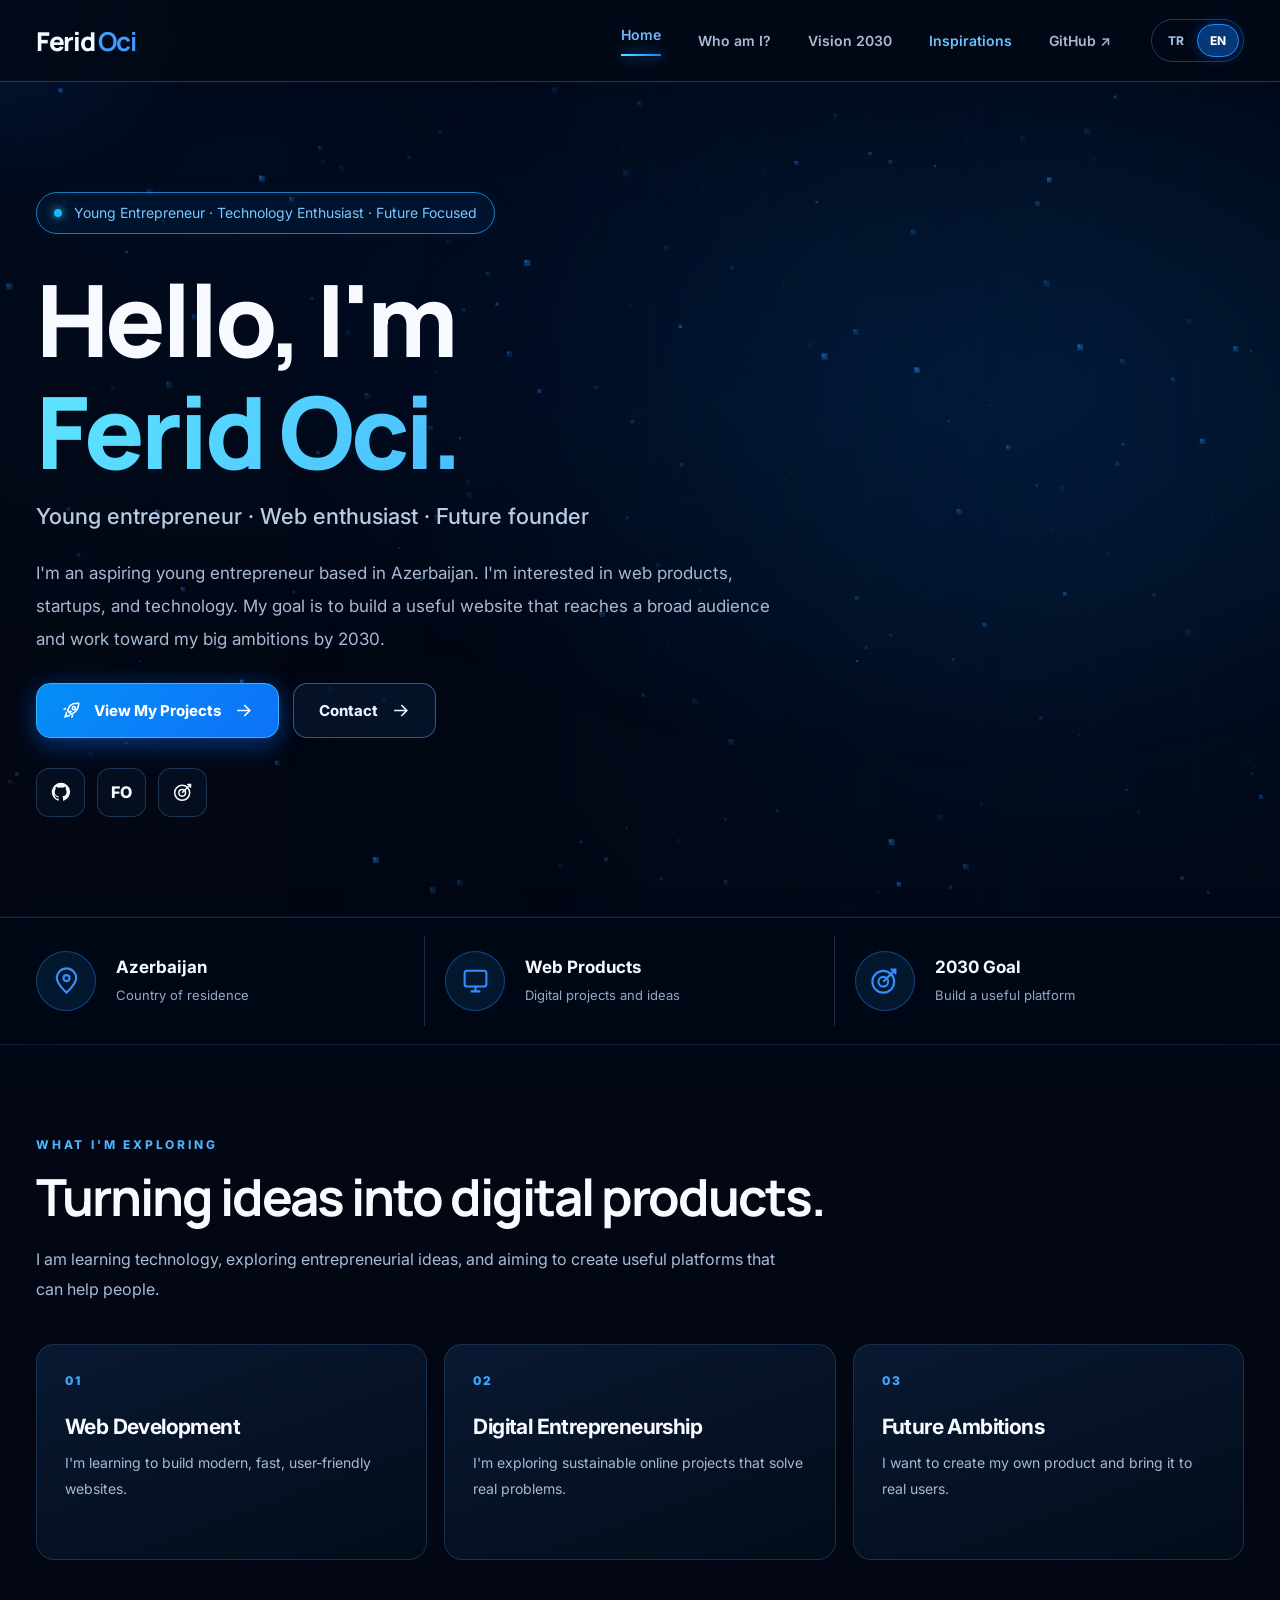
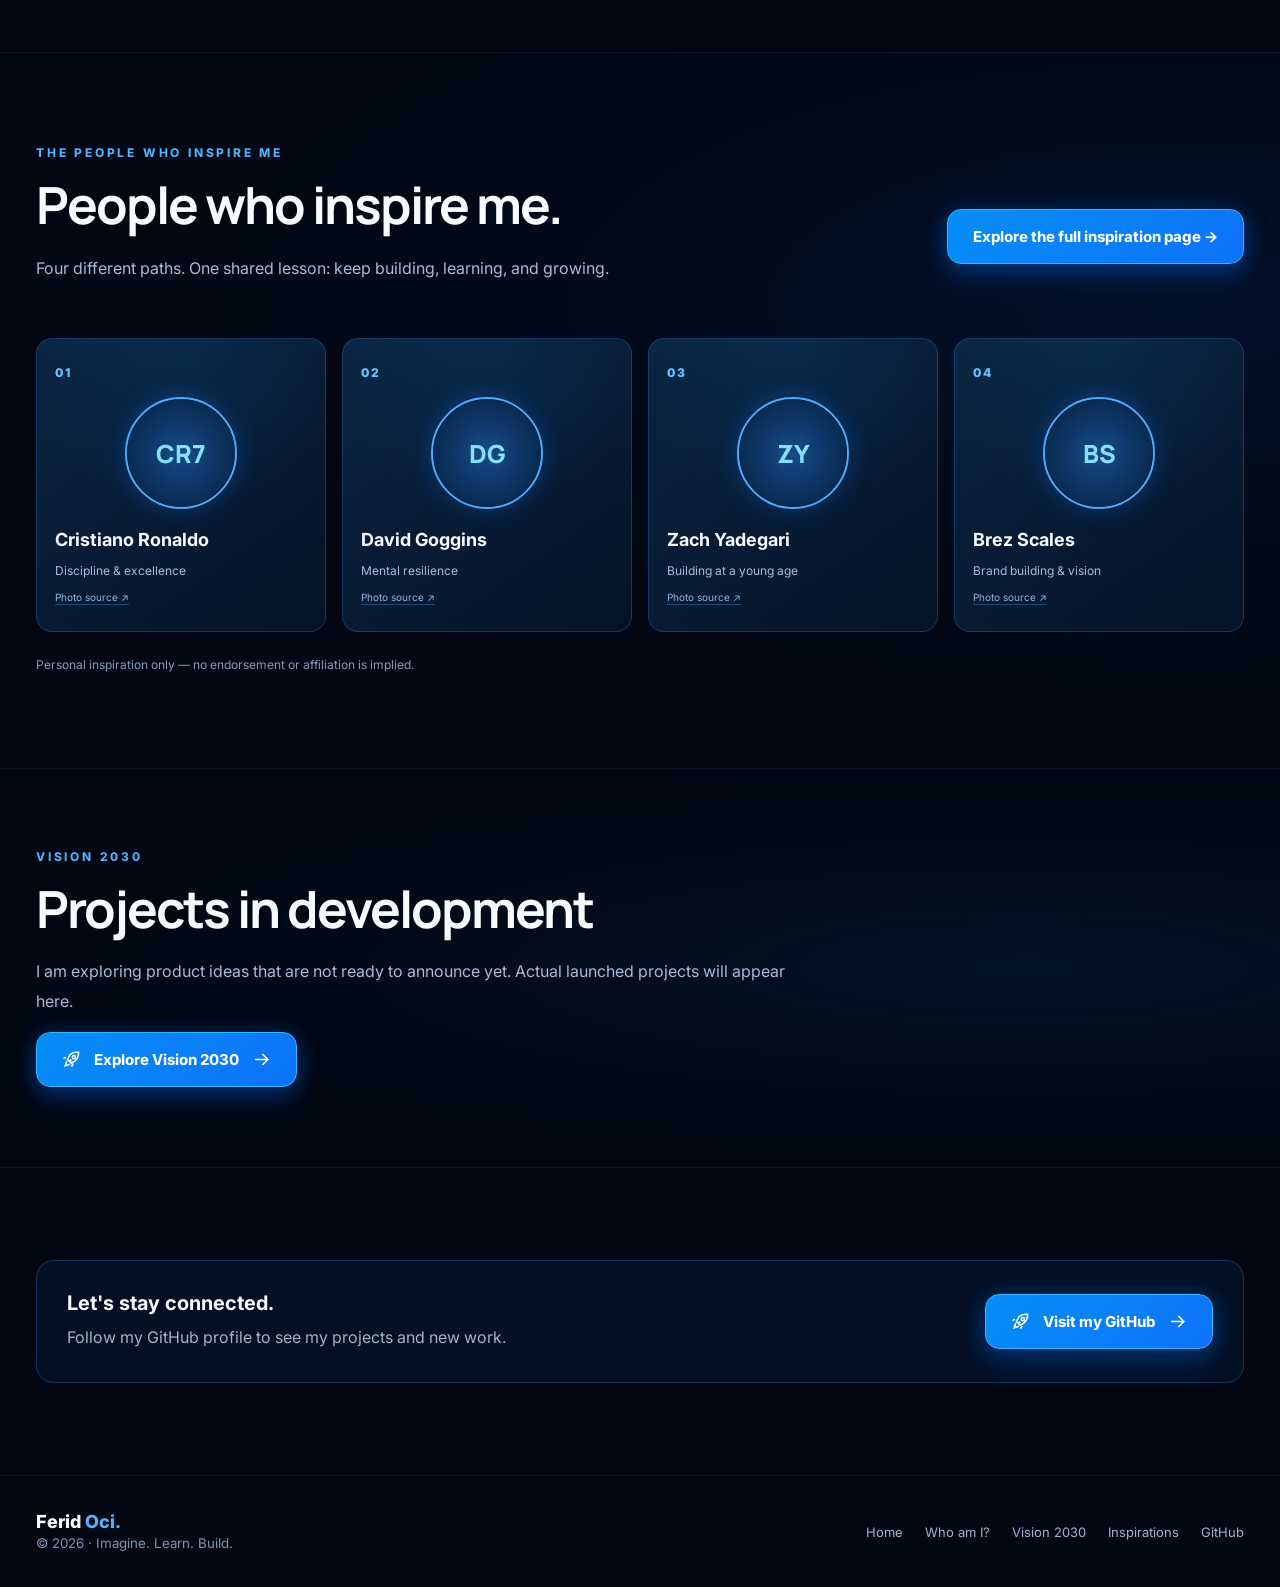
==== en/index.html @ a977d50b "Add verified public portrait photos to inspirations preview and linked bilingual microsite" ====
<!doctype html><html lang="en"><head><meta charset="utf-8"><meta name="viewport" content="width=device-width,initial-scale=1"><meta name="theme-color" content="#030b19"><meta name="description" content="I'm an aspiring young entrepreneur based in Azerbaijan. I'm interested in web products, startups, and technology. My goal is to build a useful website that reaches a broad audience and work toward my big ambitions by 2030."><meta name="robots" content="index,follow"><link rel="canonical" href="https://feridoci29-prog.github.io/en/"><link rel="alternate" hreflang="tr" href="https://feridoci29-prog.github.io/"><link rel="alternate" hreflang="en" href="https://feridoci29-prog.github.io/en/"><link rel="alternate" hreflang="x-default" href="https://feridoci29-prog.github.io/"><meta property="og:type" content="profile"><meta property="og:title" content="Ferid Oci — Young Entrepreneur"><meta property="og:description" content="I'm an aspiring young entrepreneur based in Azerbaijan. I'm interested in web products, startups, and technology. My goal is to build a useful website that reaches a broad audience and work toward my big ambitions by 2030."><meta property="og:url" content="https://feridoci29-prog.github.io/en/"><title>Ferid Oci — Young Entrepreneur</title><link rel="icon" href="/favicon.svg" type="image/svg+xml"><link rel="stylesheet" href="/styles.css"><script type="application/ld+json">{"@context":"https://schema.org","@type":"ProfilePage","name":"Ferid Oci — Young Entrepreneur","url":"https://feridoci29-prog.github.io/en/","mainEntity":{"@type":"Person","name":"Ferid Oci","url":"https://feridoci29-prog.github.io/","sameAs":["https://github.com/feridoci29-prog"],"homeLocation":{"@type":"Country","name":"Azerbaijan"},"description":"Young aspiring entrepreneur from Azerbaijan"}}</script><script defer src="/site.js"></script></head><body><a href="#main" class="skip">Skip to content</a><canvas id="starfield" aria-hidden="true"></canvas><header class="topbar"><div class="wrap navrow"><a href="/en/" class="brand" aria-label="Ferid Oci">Ferid <strong>Oci</strong></a><button class="menu" aria-label="Toggle menu" aria-expanded="false" aria-controls="mainnav">☰</button><nav class="navlinks" id="mainnav" aria-label="Main navigation"><a href="/en/" class="active" aria-current="page">Home</a><a href="/ferid-oci-kimdir/en/" >Who am I?</a><a href="/ferid-oci-vision/en/" >Vision 2030</a><a href="/ferid-oci/" class="inspo-nav-link">Inspirations</a><a href="https://github.com/feridoci29-prog" target="_blank" rel="noopener noreferrer">GitHub ↗</a></nav><div class="lang" aria-label="Language"><a href="/"  lang="tr">TR</a><a href="/en/" aria-current="page" lang="en">EN</a></div></div></header><main id="main"><section class="hero"><div class="wrap hero-grid"><div class="hero-text"><div class="eyebrow"><span class="pulse"></span>Young Entrepreneur · Technology Enthusiast · Future Focused</div><h1><span class="first">Hello, I'm</span><span class="name">Ferid Oci.</span></h1><p class="hero-sub">Young entrepreneur · Web enthusiast · Future founder</p><p class="hero-desc">I'm an aspiring young entrepreneur based in Azerbaijan. I'm interested in web products, startups, and technology. My goal is to build a useful website that reaches a broad audience and work toward my big ambitions by 2030.</p><div class="buttons"><a href="#projeler" class="btn btn-primary"><svg viewBox="0 0 24 24" fill="none" stroke="currentColor" stroke-width="2"><path d="M6 14 4 20l6-2m0-12C14 2 19 3 21 3c0 2 0 7-5 11l-4 3-5-5zM10 12l2 2M5 9l-3 2m10 10 2-3"/><circle cx="15" cy="9" r="2"/></svg>View My Projects<svg viewBox="0 0 24 24" fill="none" stroke="currentColor" stroke-width="2"><path d="M4 12h16m-7-7 7 7-7 7"/></svg></a><a href="#iletisim" class="btn">Contact<svg viewBox="0 0 24 24" fill="none" stroke="currentColor" stroke-width="2"><path d="M4 12h16m-7-7 7 7-7 7"/></svg></a></div><div class="socials"><a class="social" href="https://github.com/feridoci29-prog" target="_blank" rel="noopener noreferrer" aria-label="GitHub" title="GitHub"><svg viewBox="0 0 24 24" fill="currentColor"><path d="M12 .9a11.1 11.1 0 0 0-3.51 21.64c.56.11.76-.24.76-.54v-2.14c-3.1.67-3.76-1.32-3.76-1.32-.51-1.3-1.24-1.65-1.24-1.65-1.02-.7.08-.68.08-.68 1.13.08 1.72 1.16 1.72 1.16 1 .1.68.67 2.75 1.37.17-.72.44-1.2.8-1.47-2.47-.28-5.06-1.24-5.06-5.5 0-1.22.44-2.22 1.15-3-.11-.28-.5-1.42.11-2.96 0 0 .93-.3 3.05 1.14a10.64 10.64 0 0 1 5.54 0c2.12-1.44 3.04-1.14 3.04-1.14.61 1.54.23 2.68.12 2.96.71.78 1.14 1.78 1.14 3.01 0 4.27-2.6 5.21-5.08 5.49.45.39.85 1.14.85 2.29V22c0 .3.2.65.77.54A11.1 11.1 0 0 0 12 .9Z"/></svg></a><a class="social" href="/ferid-oci-kimdir/en/" aria-label="Who am I?" title="Who am I?"><span aria-hidden="true" style="font-weight:800">FO</span></a><a class="social" href="/ferid-oci-vision/en/" aria-label="Vision 2030" title="Vision 2030"><svg viewBox="0 0 24 24" fill="none" stroke="currentColor" stroke-width="1.8"><circle cx="11" cy="13" r="9"/><circle cx="11" cy="13" r="4"/><path d="m11 13 10-10m-4 0h4v4"/></svg></a></div></div></div></section><section class="quickfacts" aria-label="Quick facts"><div class="wrap facts"><div class="fact"><div class="factico"><svg viewBox="0 0 24 24" fill="none" stroke="currentColor" stroke-width="1.8"><path d="M20 10c0 5-8 12-8 12S4 15 4 10a8 8 0 0 1 16 0Z"/><circle cx="12" cy="10" r="2.5"/></svg></div><div><strong>Azerbaijan</strong><small>Country of residence</small></div></div><div class="fact"><div class="factico"><svg viewBox="0 0 24 24" fill="none" stroke="currentColor" stroke-width="1.7"><rect x="3" y="4" width="18" height="13" rx="2"/><path d="M8 21h8M12 17v4"/></svg></div><div><strong>Web Products</strong><small>Digital projects and ideas</small></div></div><div class="fact"><div class="factico"><svg viewBox="0 0 24 24" fill="none" stroke="currentColor" stroke-width="1.8"><circle cx="11" cy="13" r="9"/><circle cx="11" cy="13" r="4"/><path d="m11 13 10-10m-4 0h4v4"/></svg></div><div><strong>2030 Goal</strong><small>Build a useful platform</small></div></div></div></section><section id="projeler" class="section"><div class="wrap"><div class="overline">WHAT I'M EXPLORING</div><h2>Turning ideas into digital products.</h2><p class="section-lede">I am learning technology, exploring entrepreneurial ideas, and aiming to create useful platforms that can help people.</p><div class="cards"><article class="card" data-reveal><div class="card-no">01</div><h3>Web Development</h3><p>I'm learning to build modern, fast, user-friendly websites.</p></article><article class="card" data-reveal><div class="card-no">02</div><h3>Digital Entrepreneurship</h3><p>I'm exploring sustainable online projects that solve real problems.</p></article><article class="card" data-reveal><div class="card-no">03</div><h3>Future Ambitions</h3><p>I want to create my own product and bring it to real users.</p></article></div></div></section><section id="ilham-aldiklarim" class="section inspo-preview-section"><div class="wrap"><div class="overline">THE PEOPLE WHO INSPIRE ME</div><div class="inspo-preview-top"><div><h2>People who inspire me.</h2><p class="section-lede">Four different paths. One shared lesson: keep building, learning, and growing.</p></div><a class="btn btn-primary" href="/ferid-oci/">Explore the full inspiration page →</a></div><div class="inspo-preview-grid"><article class="inspo-tile" data-reveal><span class="inspo-index">01</span><div class="inspo-photo"><span class="inspo-mark" aria-hidden="true">CR7</span><img class="person-photo" src="https://upload.wikimedia.org/wikipedia/commons/thumb/8/8c/Cristiano_Ronaldo_2018.jpg/500px-Cristiano_Ronaldo_2018.jpg" alt="Cristiano Ronaldo" loading="lazy" decoding="async" width="150" height="150" style="object-position:center 26%"></div><h3>Cristiano Ronaldo</h3><p>Discipline & excellence</p><a class="inspo-source" href="https://commons.wikimedia.org/wiki/File:Cristiano_Ronaldo_2018.jpg" target="_blank" rel="noopener noreferrer">Photo source ↗</a></article><article class="inspo-tile" data-reveal><span class="inspo-index">02</span><div class="inspo-photo"><span class="inspo-mark" aria-hidden="true">DG</span><img class="person-photo" src="https://upload.wikimedia.org/wikipedia/commons/e/e3/DavidGogginsMay08.jpg" alt="David Goggins" loading="lazy" decoding="async" width="150" height="150" style="object-position:center 25%"></div><h3>David Goggins</h3><p>Mental resilience</p><a class="inspo-source" href="https://commons.wikimedia.org/wiki/File:DavidGogginsMay08.jpg" target="_blank" rel="noopener noreferrer">Photo source ↗</a></article><article class="inspo-tile" data-reveal><span class="inspo-index">03</span><div class="inspo-photo"><span class="inspo-mark" aria-hidden="true">ZY</span><img class="person-photo" src="https://hebbkx1anhila5yf.public.blob.vercel-storage.com/Zach%20Yadegari-K3BtpAKBhsGMVEqgVFv2PzfbJ1jiyh.png" alt="Zach Yadegari" loading="lazy" decoding="async" width="150" height="150" style="object-position:center 22%"></div><h3>Zach Yadegari</h3><p>Building at a young age</p><a class="inspo-source" href="https://ceoinsider.io/interview/zach-yadegari" target="_blank" rel="noopener noreferrer">Photo source ↗</a></article><article class="inspo-tile" data-reveal><span class="inspo-index">04</span><div class="inspo-photo"><span class="inspo-mark" aria-hidden="true">BS</span><img class="person-photo" src="https://framerusercontent.com/images/nmCXeZTWreGRbI1ZVk5d9u6B9M.jpeg?height=2048&amp;width=1122" alt="Brez Scales" loading="lazy" decoding="async" width="150" height="150" style="object-position:center 18%"></div><h3>Brez Scales</h3><p>Brand building & vision</p><a class="inspo-source" href="https://www.capitalcitytimes.com/blog/brez-scales-is-building-fast-and-everyone-s-watching" target="_blank" rel="noopener noreferrer">Photo source ↗</a></article></div><p class="inspo-note">Personal inspiration only — no endorsement or affiliation is implied.</p></div></section><section class="section closing"><div class="wrap"><div class="overline">VISION 2030</div><h2>Projects in development</h2><p class="section-lede">I am exploring product ideas that are not ready to announce yet. Actual launched projects will appear here.</p><a href="/ferid-oci-vision/en/" class="btn btn-primary"><svg viewBox="0 0 24 24" fill="none" stroke="currentColor" stroke-width="2"><path d="M6 14 4 20l6-2m0-12C14 2 19 3 21 3c0 2 0 7-5 11l-4 3-5-5zM10 12l2 2M5 9l-3 2m10 10 2-3"/><circle cx="15" cy="9" r="2"/></svg>Explore Vision 2030<svg viewBox="0 0 24 24" fill="none" stroke="currentColor" stroke-width="2"><path d="M4 12h16m-7-7 7 7-7 7"/></svg></a></div></section><section id="iletisim" class="section"><div class="wrap"><div class="contact-box"><div><strong>Let's stay connected.</strong><p>Follow my GitHub profile to see my projects and new work.</p></div><a href="https://github.com/feridoci29-prog" class="btn btn-primary"><svg viewBox="0 0 24 24" fill="none" stroke="currentColor" stroke-width="2"><path d="M6 14 4 20l6-2m0-12C14 2 19 3 21 3c0 2 0 7-5 11l-4 3-5-5zM10 12l2 2M5 9l-3 2m10 10 2-3"/><circle cx="15" cy="9" r="2"/></svg>Visit my GitHub<svg viewBox="0 0 24 24" fill="none" stroke="currentColor" stroke-width="2"><path d="M4 12h16m-7-7 7 7-7 7"/></svg></a></div></div></section></main><footer><div class="wrap foot"><div><div class="foot-brand">Ferid <span class="accent">Oci.</span></div><small>© 2026 · Imagine. Learn. Build.</small></div><nav class="foot-links"><a href="/en/">Home</a><a href="/ferid-oci-kimdir/en/">Who am I?</a><a href="/ferid-oci-vision/en/">Vision 2030</a><a href="/ferid-oci/">Inspirations</a><a href="https://github.com/feridoci29-prog" target="_blank" rel="noopener noreferrer">GitHub</a></nav></div></footer></body></html>
---- styles.css ----
@import url('https://fonts.googleapis.com/css2?family=Inter:wght@400;500;600;700;800;900&family=Manrope:wght@500;600;700;800&display=swap');
:root{color-scheme:dark;--blue:#248aff;--blue2:#4edcff;--ink:#030b19;--light:#f7fbff;--muted:#b0c0d9;--border:rgba(67,122,182,.27);--max:1220px}
*{box-sizing:border-box}html{scroll-behavior:smooth}body{margin:0;background:#020713;color:var(--light);font-family:Inter,system-ui,sans-serif;-webkit-font-smoothing:antialiased}a{color:inherit;text-decoration:none}button{font:inherit}a:focus-visible,button:focus-visible{outline:2px solid #5ddcff;outline-offset:4px}
.wrap{width:min(var(--max),calc(100% - 72px));margin:auto}.skip{position:absolute;top:-100px;left:16px;background:#fff;color:#000;z-index:100;padding:12px}.skip:focus{top:16px}
body:before{content:"";position:fixed;inset:0;background:radial-gradient(ellipse at 75% 43%,rgba(0,78,155,.15),transparent 53%),radial-gradient(ellipse at 19% 20%,rgba(0,29,75,.23),transparent 49%);pointer-events:none;z-index:-1}
#starfield{position:fixed;inset:0;width:100%;height:100%;z-index:-1;pointer-events:none}
.topbar{position:relative;z-index:30;background:rgba(2,9,21,.87);border-bottom:1px solid rgba(101,160,242,.16);backdrop-filter:blur(15px)}.navrow{height:81px;display:flex;align-items:center;justify-content:space-between;gap:24px}
.brand{font-family:Manrope,Inter,sans-serif;font-weight:850;font-size:26px;letter-spacing:-1.3px;white-space:nowrap}.brand strong{color:#419aff}.navlinks{display:flex;align-items:center;gap:37px;margin-left:auto}.navlinks a{font-size:14px;font-weight:600;color:#aabbd5;transition:color .2s}.navlinks a:hover,.navlinks a.active{color:#73b6ff}.navlinks a.active:after{content:"";display:block;height:2px;background:linear-gradient(90deg,#56e6ff,#167bff);margin-top:11px;box-shadow:0 0 14px #148fff}
.lang{display:flex;gap:1px;border:1px solid rgba(73,132,193,.42);border-radius:100px;padding:4px;margin-left:16px;align-items:center}.lang a{padding:8px 12px;border-radius:100px;font-size:12px;color:#a3bbdc;font-weight:750}.lang a[aria-current=page]{color:#fff;background:#063877;border:1px solid #208bff;box-shadow:0 0 14px #006aff66}.menu{display:none;background:#091b31;color:white;border:1px solid #2c5d91;border-radius:9px;padding:8px 11px;cursor:pointer}
.hero{min-height:720px;display:flex;align-items:center;position:relative;overflow:hidden}.hero:after{content:"";position:absolute;width:300px;height:300px;border-radius:50%;background:#1383ec33;filter:blur(130px);right:12%;top:34%;pointer-events:none}
.hero-grid{position:relative;z-index:1;display:grid;grid-template-columns:1.08fr .92fr;align-items:center;gap:30px;padding:90px 0 76px}.hero-text{max-width:690px}.eyebrow{display:inline-flex;align-items:center;gap:12px;font-size:14px;color:#76c9ff;line-height:1.4;padding:10px 17px;border:1px solid #167fbf;border-radius:60px;background:rgba(0,43,87,.28);box-shadow:0 0 18px #0066ad18}.eyebrow .pulse{height:8px;width:8px;border-radius:50%;background:#16b9ff;box-shadow:0 0 10px #42caff}
h1,h2,h3,p{margin-top:0}h1,h2{font-family:Manrope,Inter,sans-serif}.hero h1{font-size:clamp(57px,5.8vw,91px);line-height:1.13;letter-spacing:-3.8px;margin:29px 0 12px;font-weight:850}.hero h1 .first{display:block}.hero h1 .name{display:block;background:linear-gradient(120deg,#5ee5ff 0%,#3699ff 48%,#4578ff 90%);-webkit-background-clip:text;background-clip:text;color:transparent}.hero-sub{font-size:clamp(17px,2vw,22px);font-weight:500;color:#bccbe4;line-height:1.5;margin-bottom:24px}.hero-desc{font-size:17px;line-height:1.93;color:#a8b9d4;max-width:650px}.buttons{display:flex;align-items:center;gap:14px;flex-wrap:wrap;margin-top:27px}
.btn{border:1px solid rgba(76,142,207,.58);background:rgba(5,21,44,.85);color:#eaf3ff;display:inline-flex;justify-content:center;align-items:center;gap:13px;padding:17px 25px;border-radius:14px;font-size:15px;font-weight:750;cursor:pointer;transition:transform .2s,background .2s,box-shadow .2s}.btn:hover{transform:translateY(-2px);border-color:#67b5ff;background:#10355c}.btn-primary{color:white;background:linear-gradient(135deg,#068ef6,#1260fa);border-color:#32b8ff;box-shadow:0 11px 26px #0069fa49,0 0 25px #007afe3d}.btn-primary:hover{background:linear-gradient(135deg,#27b4ff,#1975ff);box-shadow:0 14px 34px #0877ff73}.btn svg{width:19px;height:19px;flex:none}
.socials{display:flex;gap:12px;margin-top:30px}.social{height:49px;min-width:49px;display:grid;place-items:center;border:1px solid rgba(77,122,179,.36);border-radius:13px;background:rgba(7,21,40,.6);transition:transform .2s,border-color .2s}.social:hover{transform:translateY(-3px);border-color:#42a2ff}.social svg{height:20px;width:20px}
.hero-art{display:grid;place-items:center;position:relative;min-height:510px}.hero-art:before{content:"";width:min(90%,475px);aspect-ratio:1;background:radial-gradient(circle,#056fc12e 0%,transparent 63%);position:absolute;filter:blur(50px)}
.avatar-shell{width:clamp(290px,32vw,462px);aspect-ratio:1;position:relative;border:2px solid #2389ff;border-radius:50%;background:#063071 url('/assets/blue-waves.svg') center/cover no-repeat;overflow:hidden;box-shadow:0 0 0 3px #092c58,0 0 25px #128dff8a,0 0 95px #0a57bf55}
.avatar-shell img{width:100%;height:100%;display:block;object-fit:cover;object-position:50% 50%}.avatar-shell:after{content:"";position:absolute;inset:0;box-shadow:inset 0 0 35px #0b4baf45;border-radius:50%;pointer-events:none}
.orbit{position:absolute;width:calc(min(90%,475px) + 50px);aspect-ratio:1;border:1px solid #1b4d8430;border-radius:50%;transform:rotate(-25deg)}.orbit:before,.orbit:after{content:"";height:7px;width:7px;border-radius:50%;background:#39a8ff;position:absolute;top:18%;right:9%;box-shadow:0 0 14px #299aff}.orbit:after{height:4px;width:4px;top:83%;right:87%}
.quickfacts{border-top:1px solid rgba(90,147,208,.25);border-bottom:1px solid rgba(90,147,208,.15);background:rgba(1,9,22,.65);position:relative}.facts{min-height:126px;display:grid;grid-template-columns:repeat(3,1fr);align-items:center;gap:20px}.fact{display:flex;align-items:center;gap:20px;padding:15px 0}.fact:not(:last-child){border-right:1px solid rgba(105,145,195,.28)}.factico{width:60px;height:60px;display:grid;place-items:center;border:1px solid rgba(28,107,195,.55);border-radius:50%;background:#03182f;flex:none}.factico svg{width:29px;height:29px;stroke:#338fff}.fact strong{display:block;font-size:17px;margin-bottom:7px}.fact small{font-size:13px;color:#92a9c9}
.section{position:relative;padding:92px 0;border-bottom:1px solid #1f365052}.overline{font-size:12px;color:#4fb5ff;text-transform:uppercase;font-weight:750;letter-spacing:2.8px;margin-bottom:14px}.section h2{font-size:clamp(32px,4vw,56px);letter-spacing:-2px;line-height:1.2;margin-bottom:18px}.section-lede{font-size:16px;line-height:1.85;color:#a7bbd9;max-width:750px}.cards{display:grid;grid-template-columns:repeat(3,1fr);gap:17px;margin-top:40px}.card{background:linear-gradient(160deg,rgba(10,28,53,.9),rgba(3,13,28,.83));border:1px solid rgba(61,121,181,.29);padding:28px;border-radius:18px;min-height:216px;transition:transform .25s,border-color .25s,box-shadow .25s}.card:hover{transform:translateY(-5px);border-color:#328dff80;box-shadow:0 14px 30px #0009}.card-no{color:#3ca7ff;font-weight:850;font-size:12px;letter-spacing:2px}.card h3{font-size:21px;letter-spacing:-.6px;margin:26px 0 11px}.card p{color:#a8b9d4;font-size:14px;line-height:1.85;margin:0}
.closing{background:radial-gradient(ellipse at 80% 50%,#05427a33,transparent 65%);padding:80px 0}.closing h2{max-width:750px}.tagline{font-size:14px;color:#9db8d7;line-height:1.8}
.page-hero{padding:96px 0 64px}.page-hero h1{font-size:clamp(50px,6.5vw,85px);letter-spacing:-3px;line-height:1.15;margin:25px 0 20px}.page-hero p{max-width:800px;color:#adbed8;line-height:1.85;font-size:18px}.accent{color:#51b1ff}.bio-grid{display:grid;grid-template-columns:1fr 260px;gap:50px;align-items:start}.small-avatar{width:230px;aspect-ratio:1;border-radius:50%;border:2px solid #2a8bff;box-shadow:0 0 25px #147dfa5b;overflow:hidden;margin:auto;background:#063071}.small-avatar img{width:100%;height:100%;object-fit:cover}.info-table{display:grid;grid-template-columns:repeat(3,1fr);gap:14px;padding:30px 0}.info-table article{border-top:1px solid #3d75ab5c;padding-top:14px}.info-table span{display:block;font-size:12px;letter-spacing:1px;text-transform:uppercase;color:#7bb6ec;margin-bottom:10px}.info-table strong{font-size:17px}.prose{max-width:900px;color:#b0c0d9;font-size:16px;line-height:2}.timeline{display:grid;grid-template-columns:repeat(3,1fr);gap:19px;margin:40px 0}.mile{position:relative;background:#061730ad;border:1px solid #2d60965c;border-radius:18px;padding:32px}.mile:before{content:"";height:4px;width:42px;position:absolute;top:0;left:32px;background:#349dff}.mile time{display:block;font-family:Manrope;font-size:38px;font-weight:800;color:#54b8ff;letter-spacing:-1px}.mile h3{font-size:20px;margin:16px 0 9px}.mile p{font-size:15px;color:#9fb4d0;line-height:1.85}
.contact-box{display:flex;gap:24px;align-items:center;justify-content:space-between;flex-wrap:wrap;border:1px solid #2468ac66;border-radius:18px;padding:30px;background:#041b3680}.contact-box strong{display:block;font-size:20px;margin-bottom:8px}.contact-box p{margin:0;color:#9db4d1;line-height:1.8}
footer{padding:35px 0;background:#020711}.foot{display:flex;align-items:center;justify-content:space-between;gap:22px;flex-wrap:wrap}.foot-brand{font-weight:800;font-size:18px}.foot small{color:#7f94b4}.foot-links{display:flex;gap:22px;flex-wrap:wrap}.foot-links a{font-size:13px;color:#9fb2d2}.foot-links a:hover{color:#5bb3ff}
[data-reveal]{opacity:0;transform:translateY(16px);transition:transform .6s,opacity .6s}[data-reveal].shown{opacity:1;transform:none}
@media(max-width:980px){.hero-grid{grid-template-columns:1.1fr .9fr}.avatar-shell{width:clamp(265px,31vw,375px)}.orbit{width:405px}.hero h1{font-size:clamp(56px,6vw,73px)}.navlinks{gap:21px}.fact{gap:13px}.factico{width:53px;height:53px}}
@media(max-width:740px){.wrap{width:calc(100% - 36px)}.navrow{height:68px}.brand{font-size:22px}.menu{display:inline-flex;margin-left:auto}.navlinks{position:absolute;top:68px;left:0;right:0;display:none;flex-direction:column;align-items:stretch;gap:0;padding:13px 18px 21px;background:#041123f7;border-bottom:1px solid #276296}.navlinks.open{display:flex}.navlinks a{padding:15px 10px}.navlinks a.active:after{margin-top:7px;width:36px}.lang{margin-left:0}.hero{min-height:auto}.hero-grid{padding:54px 0 55px;grid-template-columns:1fr;gap:14px}.hero h1{font-size:clamp(52px,10vw,72px);letter-spacing:-2.5px}.hero-desc{font-size:15px}.hero-sub{font-size:17px}.eyebrow{font-size:11px}.hero-art{min-height:350px}.avatar-shell{width:min(74vw,332px)}.orbit{width:min(84vw,370px)}.facts{grid-template-columns:1fr;gap:0;padding:16px 0}.fact{border-right:0!important;padding:14px 0}.fact:not(:last-child){border-bottom:1px solid #23466a66}.quickfacts .factico{width:50px;height:50px}.cards,.timeline,.info-table{grid-template-columns:1fr}.section{padding:69px 0}.page-hero{padding:66px 0 42px}.bio-grid{grid-template-columns:1fr;gap:28px}.small-avatar{margin-left:0;width:190px}.closing{padding:70px 0}.contact-box{align-items:flex-start}.foot{align-items:flex-start}.section h2{letter-spacing:-1.2px}}
@media(prefers-reduced-motion:reduce){html{scroll-behavior:auto}*,*:before,*:after{animation:none!important;transition:none!important}[data-reveal]{opacity:1;transform:none}}

/* Portrait-free layout: readable hero, intentional negative space and full-width copy. */
.hero { min-height: 640px; }
.hero-grid { grid-template-columns: minmax(0,1fr); padding: 110px 0 100px; }
.hero-text { max-width: 920px; }
.hero h1 { font-size: clamp(60px, 7.8vw, 112px); }
.hero-desc { max-width: 760px; }
.hero:after { right: -9%; top: 5%; width: 650px; height: 650px; background: #0879e920; filter: blur(165px); }
.bio-grid { display: block; max-width: 1040px; }
@media(max-width:980px) {
  .hero-grid { grid-template-columns: 1fr; }
  .hero h1 { font-size: clamp(58px, 9vw, 95px); }
}
@media(max-width:740px) {
  .hero { min-height: auto; }
  .hero-grid { padding: 83px 0 90px; }
  .hero h1 { font-size: clamp(50px, 10vw, 74px); }
  .hero:after { width: 330px; height: 330px; top: 30%; right: -40%; filter: blur(95px); }
}


/* FERID OCI - INTERACTION ENHANCEMENTS V1 */
/* restrained motion and shine, no portrait imagery */
:root { --fx-neon: #48bfff; --fx-cyan: #68e5ff; }
.hero { isolation: isolate; }
.hero::before {
  content:""; position:absolute; inset:0; z-index:0; pointer-events:none;
  background-image:
    linear-gradient(90deg, transparent 0%, rgba(34,126,224,.038) 50%, transparent 100%),
    repeating-linear-gradient(90deg, transparent 0, transparent 107px, rgba(93,172,255,.028) 108px, transparent 109px);
  mask-image:linear-gradient(90deg,transparent 12%,#000 100%);
}
.hero-grid { position:relative; z-index:2; }
.hero .name {
  background-size:210% 100% !important;
  animation:fx-gradient-flow 9s ease-in-out infinite alternate;
}
.brand strong { transition:text-shadow .28s,color .28s; }
.brand:hover strong { color:#69c6ff; text-shadow:0 0 17px rgba(40,145,255,.62); }
.topbar { transition:border-color .3s; }
.topbar:hover { border-bottom-color:rgba(76,150,247,.37); }
.navlinks a { transition:color .2s,text-shadow .2s; }
.navlinks a:hover { text-shadow:0 0 16px rgba(43,141,255,.42); }
.eyebrow .pulse { animation:fx-beacon 2.5s ease-in-out infinite; }
.btn, .social, .card, .mile { -webkit-tap-highlight-color:transparent; }
.btn { position:relative; overflow:hidden; isolation:isolate; }
.btn::after {
  content:""; position:absolute; inset:-20%; pointer-events:none;
  background:linear-gradient(105deg, transparent 38%, rgba(255,255,255,.32) 48%, transparent 58%);
  transform:translateX(-155%) skewX(-15deg);
  transition:transform .75s cubic-bezier(.18,.7,.25,1);
  z-index:1;
}
.btn:hover::after, .btn:focus-visible::after { transform:translateX(155%) skewX(-15deg); }
.btn svg { transition:transform .24s; }
.btn:hover svg:last-child { transform:translateX(4px); }
.btn-primary { background-size:165% 165%; }
.btn-primary:hover { box-shadow:0 0 0 1px rgba(112,218,255,.6),0 16px 40px rgba(0,110,255,.50),0 0 35px rgba(0,120,255,.22); }
.social { position:relative; }
.social:hover { box-shadow:0 0 18px rgba(42,141,255,.23),inset 0 0 10px rgba(35,125,231,.10); }
.social svg,.social span { transition:transform .25s; }
.social:hover svg,.social:hover span { transform:scale(1.09); }
.card, .mile, .contact-box { position:relative; isolation:isolate; overflow:hidden; }
.card::before,.mile::after,.contact-box::before {
  content:""; position:absolute; inset:0; border-radius:inherit;
  pointer-events:none; opacity:0; transition:opacity .3s ease;
  background:radial-gradient(330px circle at var(--spot-x,50%) var(--spot-y,30%),rgba(51,151,255,.16),transparent 72%);
  z-index:-1;
}
.card:hover::before,.mile:hover::after,.contact-box:hover::before,
.card:focus-within::before,.mile:focus-within::after,.contact-box:focus-within::before { opacity:1; }
.card { transition:transform .28s cubic-bezier(.2,.8,.2,1), border-color .25s,box-shadow .25s; }
.card:hover { border-color:rgba(78,171,255,.7);box-shadow:0 16px 45px rgba(0,25,65,.45),0 0 0 1px rgba(68,164,255,.10); }
.mile { transition:border-color .25s,transform .28s,box-shadow .25s; }
.mile:hover { border-color:#408deb;transform:translateY(-4px);box-shadow:0 14px 30px rgba(0,50,115,.25); }
.factico { transition:border-color .25s,box-shadow .25s,transform .25s; }
.fact:hover .factico { border-color:#52b7ff;box-shadow:0 0 22px rgba(36,134,255,.20);transform:translateY(-2px); }
.quickfacts { box-shadow:0 -1px 0 rgba(58,157,255,.06),0 13px 38px rgba(0,17,47,.28); }
.contact-box { transition:border-color .25s,box-shadow .25s; }
.contact-box:hover { border-color:rgba(66,158,255,.65);box-shadow:0 0 28px rgba(8,89,210,.14); }
/* Adds a very subtle reading-position line along top edge. */
#fx-progress {
  position:fixed;top:0;left:0;right:0;height:3px;z-index:100;
  background:linear-gradient(90deg,#1181ff,#64dfff);
  box-shadow:0 0 12px rgba(36,170,255,.45);
  transform:scaleX(0);transform-origin:left center;pointer-events:none;
  will-change:transform;
}
/* Desktop-only soft pointer aura, never captures clicks. */
#fx-aura {
  position:fixed;left:0;top:0;width:410px;height:410px;border-radius:50%;
  background:radial-gradient(circle,rgba(22,121,255,.15) 0%,rgba(16,103,211,.07) 38%,transparent 70%);
  pointer-events:none;z-index:0;opacity:0;will-change:transform,opacity;
  transition:opacity .25s ease;
}
.fx-ready .hero .eyebrow { animation:fx-fade-rise .7s .08s both; }
.fx-ready .hero h1 { animation:fx-fade-rise .85s .16s both; }
.fx-ready .hero-sub { animation:fx-fade-rise .85s .25s both; }
.fx-ready .hero-desc { animation:fx-fade-rise .85s .32s both; }
.fx-ready .hero .buttons { animation:fx-fade-rise .85s .41s both; }
.fx-ready .hero .socials { animation:fx-fade-rise .85s .49s both; }
.fx-reveal { opacity:0; transform:translateY(20px); transition:opacity .72s ease var(--fx-delay,0ms),transform .72s cubic-bezier(.2,.7,.2,1) var(--fx-delay,0ms); }
.fx-reveal.fx-in { opacity:1;transform:translateY(0); }
@keyframes fx-fade-rise { from {opacity:0;transform:translateY(17px)} to {opacity:1;transform:translateY(0)} }
@keyframes fx-gradient-flow { 0% {background-position:0% 50%} 100% {background-position:100% 50%} }
@keyframes fx-beacon { 0%,100% {box-shadow:0 0 6px #38acff;opacity:.83} 50% {box-shadow:0 0 16px #36bfff,0 0 6px #68deff;opacity:1} }
@media(max-width:740px) {
  #fx-aura{display:none}
  .hero::before{opacity:.35}
  .card:hover,.mile:hover{transform:none}
}
@media(hover:none),(pointer:coarse) {
  #fx-aura{display:none}
  .btn::after{display:none}
  .card::before,.mile::after,.contact-box::before{display:none}
}
@media(prefers-reduced-motion:reduce) {
  .hero .name,.eyebrow .pulse{animation:none!important}
  .fx-ready .hero .eyebrow,.fx-ready .hero h1,.fx-ready .hero-sub,
  .fx-ready .hero-desc,.fx-ready .hero .buttons,.fx-ready .hero .socials { animation:none!important;opacity:1!important;transform:none!important }
  .fx-reveal{opacity:1!important;transform:none!important;transition:none!important}
  #fx-aura{display:none!important}
  .btn::after{display:none!important}
  #fx-progress{transition:none!important}
}

/* Connected portfolio + inspirations microsite */
.inspo-nav-link{color:#68c3ff!important}
.inspo-nav-link:hover{text-shadow:0 0 17px #36adff78}
.inspo-preview-section{background:radial-gradient(ellipse at 92% 35%,rgba(0,98,220,.11),transparent 58%)}
.inspo-preview-top{display:flex;align-items:center;justify-content:space-between;gap:25px;flex-wrap:wrap}
.inspo-preview-top>.btn{flex-shrink:0}
.inspo-preview-grid{display:grid;grid-template-columns:repeat(4,minmax(0,1fr));gap:16px;margin-top:39px}
.inspo-tile{position:relative;isolation:isolate;border:1px solid rgba(54,128,211,.32);background:linear-gradient(145deg,#0b2541,#041327);border-radius:16px;min-height:245px;padding:22px 18px;overflow:hidden;transition:transform .35s,border-color .3s,box-shadow .3s}
.inspo-tile:before{content:"";position:absolute;inset:0;background:radial-gradient(230px circle at 50% 4%,#167adb34,transparent 70%);opacity:.5;z-index:-1;transition:opacity .3s}
.inspo-tile:hover{transform:translateY(-7px);border-color:#55b6ff;box-shadow:0 20px 37px #0007,0 0 24px #087aff22}
.inspo-tile:hover:before{opacity:1}
.inspo-index{color:#62c3ff;font-size:12px;font-weight:850;letter-spacing:2px}
.inspo-mark{width:86px;height:86px;margin:16px auto 20px;display:grid;place-items:center;border-radius:50%;border:1px solid #2b8dff73;background:radial-gradient(circle,#164c8b,#031c39);color:#87dfff;font:900 27px Manrope,Inter,sans-serif;box-shadow:0 0 22px #0786fa2b;transition:transform .35s,box-shadow .35s}
.inspo-tile:hover .inspo-mark{transform:scale(1.055) rotate(-5deg);box-shadow:0 0 32px #268bff61}
.inspo-tile h3{font-size:18px;line-height:1.35;margin:0 0 8px}
.inspo-tile p{color:#a5bcda;font-size:12px;line-height:1.65;margin:0}
.inspo-note{color:#839ab9;font-size:12px;margin:22px 0 0;line-height:1.8}
.inspo-link-section{background:linear-gradient(110deg,#091a31,#031126)}
@media(max-width:990px){.inspo-preview-grid{grid-template-columns:repeat(2,minmax(0,1fr))}}
@media(max-width:640px){.inspo-preview-grid{grid-template-columns:repeat(2,minmax(0,1fr));gap:10px}.inspo-tile{min-height:205px;padding:17px 12px}.inspo-mark{width:67px;height:67px;font-size:20px}.inspo-tile h3{font-size:15px}.inspo-preview-top>.btn{width:100%}}
@media(prefers-reduced-motion:reduce){.inspo-tile,.inspo-mark{transition:none!important}.inspo-tile:hover,.inspo-tile:hover .inspo-mark{transform:none!important}}


/* Actual source-attributed portraits in inspiration preview cards */
.inspo-photo{position:relative;width:112px;height:112px;margin:16px auto 19px;border-radius:50%;border:2px solid #4eacff;overflow:hidden;display:grid;place-items:center;background:radial-gradient(circle,#12529b,#05182d);box-shadow:0 0 27px rgba(18,115,255,.3);transition:box-shadow .3s,transform .3s}
.inspo-photo .inspo-mark{margin:0;width:100%;height:100%;border:none;box-shadow:none;position:absolute;inset:0;display:grid;place-items:center;font-size:25px}
.inspo-photo img{position:absolute;inset:0;z-index:1;width:100%;height:100%;object-fit:cover;display:block;filter:saturate(.88) contrast(1.06);transition:transform .45s,filter .45s}
.inspo-photo img[hidden]{display:none}
.inspo-tile:hover .inspo-photo{transform:scale(1.055);box-shadow:0 0 36px rgba(40,140,255,.5)}
.inspo-tile:hover .inspo-photo img{transform:scale(1.09);filter:saturate(1.15)}
.inspo-tile{min-height:294px}
.inspo-source{display:block;margin-top:10px;font-size:10px;line-height:1.5;color:#97b4d7;text-decoration:underline;text-decoration-color:#2776bd88;text-underline-offset:3px}
.inspo-source:hover{color:#e5f5ff}
@media(max-width:640px){.inspo-photo{width:83px;height:83px}.inspo-tile{min-height:260px}}
@media(prefers-reduced-motion:reduce){.inspo-photo,.inspo-photo img{transition:none!important}.inspo-tile:hover .inspo-photo,.inspo-tile:hover .inspo-photo img{transform:none!important}}
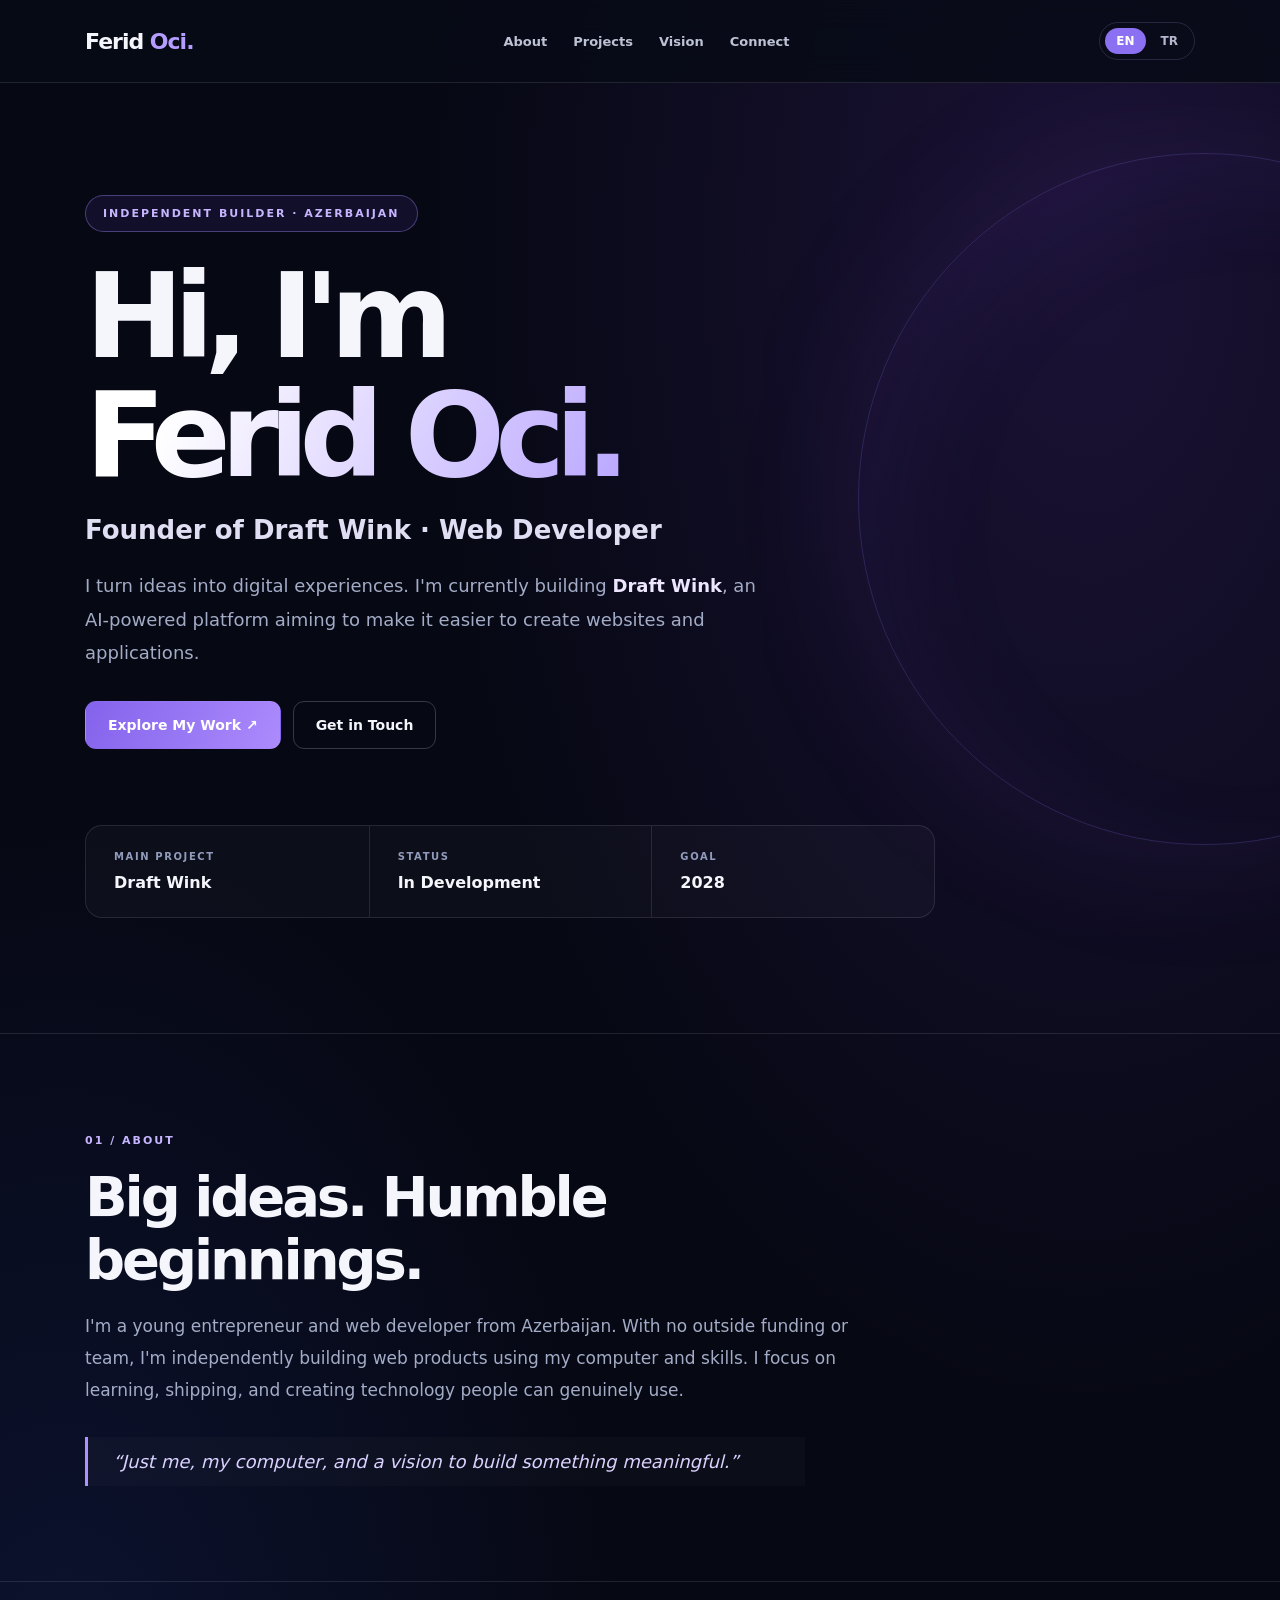
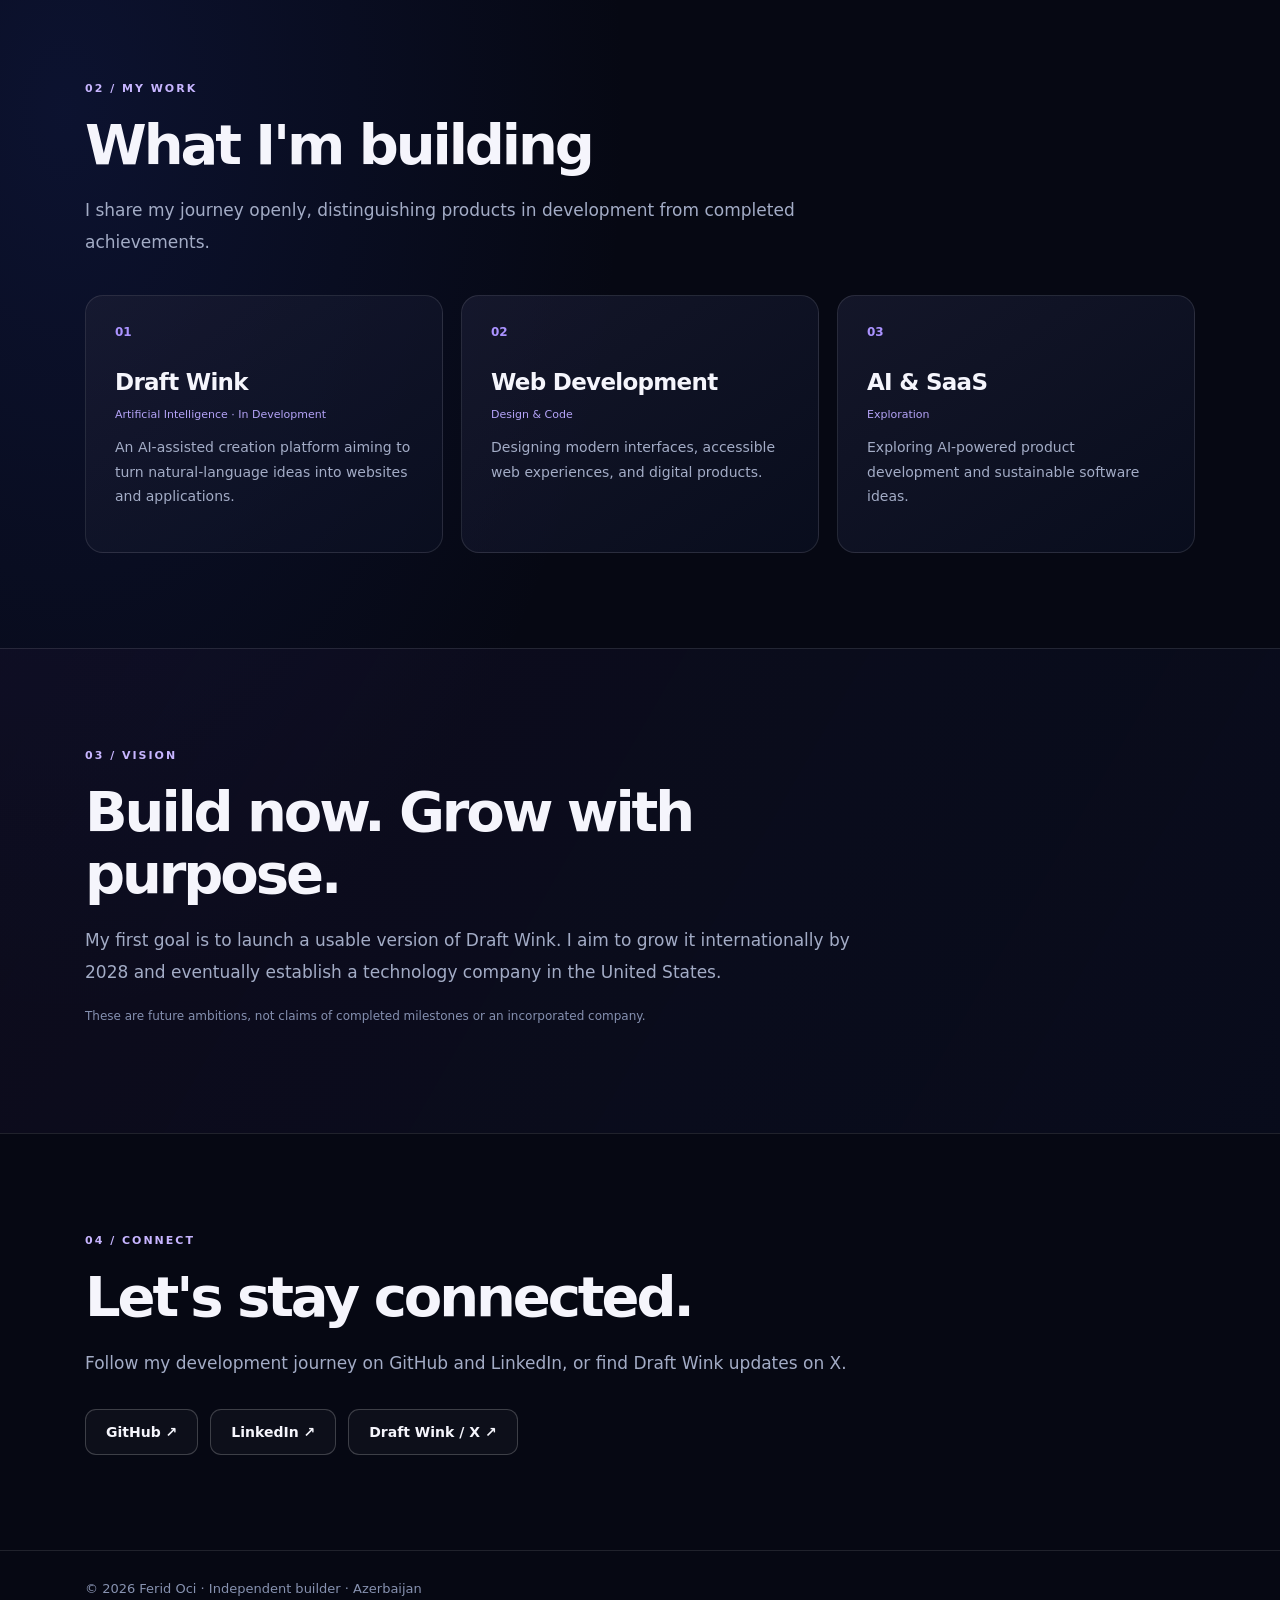
==== commit 179f4cd4: "Create matching English portfolio with accurate Draft Wink content" ====
--- a/en/index.html
+++ b/en/index.html
@@ -1 +1,15 @@
-<!doctype html><html lang="en"><head><meta charset="utf-8"><meta name="viewport" content="width=device-width,initial-scale=1"><meta name="theme-color" content="#030b19"><meta name="description" content="I'm an aspiring young entrepreneur based in Azerbaijan. I'm interested in web products, startups, and technology. My goal is to build a useful website that reaches a broad audience and work toward my big ambitions by 2030."><meta name="robots" content="index,follow"><link rel="canonical" href="https://feridoci29-prog.github.io/en/"><link rel="alternate" hreflang="tr" href="https://feridoci29-prog.github.io/"><link rel="alternate" hreflang="en" href="https://feridoci29-prog.github.io/en/"><link rel="alternate" hreflang="x-default" href="https://feridoci29-prog.github.io/"><meta property="og:type" content="profile"><meta property="og:title" content="Ferid Oci — Young Entrepreneur"><meta property="og:description" content="I'm an aspiring young entrepreneur based in Azerbaijan. I'm interested in web products, startups, and technology. My goal is to build a useful website that reaches a broad audience and work toward my big ambitions by 2030."><meta property="og:url" content="https://feridoci29-prog.github.io/en/"><title>Ferid Oci — Young Entrepreneur</title><link rel="icon" href="/favicon.svg" type="image/svg+xml"><link rel="stylesheet" href="/styles.css"><script type="application/ld+json">{"@context":"https://schema.org","@type":"ProfilePage","name":"Ferid Oci — Young Entrepreneur","url":"https://feridoci29-prog.github.io/en/","mainEntity":{"@type":"Person","name":"Ferid Oci","url":"https://feridoci29-prog.github.io/","sameAs":["https://github.com/feridoci29-prog"],"homeLocation":{"@type":"Country","name":"Azerbaijan"},"description":"Young aspiring entrepreneur from Azerbaijan"}}</script><script defer src="/site.js"></script></head><body><a href="#main" class="skip">Skip to content</a><canvas id="starfield" aria-hidden="true"></canvas><header class="topbar"><div class="wrap navrow"><a href="/en/" class="brand" aria-label="Ferid Oci">Ferid <strong>Oci</strong></a><button class="menu" aria-label="Toggle menu" aria-expanded="false" aria-controls="mainnav">☰</button><nav class="navlinks" id="mainnav" aria-label="Main navigation"><a href="/en/" class="active" aria-current="page">Home</a><a href="/ferid-oci-kimdir/en/" >Who am I?</a><a href="/ferid-oci-vision/en/" >Vision 2030</a><a href="/ferid-oci/" class="inspo-nav-link">Inspirations</a><a href="https://github.com/feridoci29-prog" target="_blank" rel="noopener noreferrer">GitHub ↗</a></nav><div class="lang" aria-label="Language"><a href="/"  lang="tr">TR</a><a href="/en/" aria-current="page" lang="en">EN</a></div></div></header><main id="main"><section class="hero"><div class="wrap hero-grid"><div class="hero-text"><div class="eyebrow"><span class="pulse"></span>Young Entrepreneur · Technology Enthusiast · Future Focused</div><h1><span class="first">Hello, I'm</span><span class="name">Ferid Oci.</span></h1><p class="hero-sub">Young entrepreneur · Web enthusiast · Future founder</p><p class="hero-desc">I'm an aspiring young entrepreneur based in Azerbaijan. I'm interested in web products, startups, and technology. My goal is to build a useful website that reaches a broad audience and work toward my big ambitions by 2030.</p><div class="buttons"><a href="#projeler" class="btn btn-primary"><svg viewBox="0 0 24 24" fill="none" stroke="currentColor" stroke-width="2"><path d="M6 14 4 20l6-2m0-12C14 2 19 3 21 3c0 2 0 7-5 11l-4 3-5-5zM10 12l2 2M5 9l-3 2m10 10 2-3"/><circle cx="15" cy="9" r="2"/></svg>View My Projects<svg viewBox="0 0 24 24" fill="none" stroke="currentColor" stroke-width="2"><path d="M4 12h16m-7-7 7 7-7 7"/></svg></a><a href="#iletisim" class="btn">Contact<svg viewBox="0 0 24 24" fill="none" stroke="currentColor" stroke-width="2"><path d="M4 12h16m-7-7 7 7-7 7"/></svg></a></div><div class="socials"><a class="social" href="https://github.com/feridoci29-prog" target="_blank" rel="noopener noreferrer" aria-label="GitHub" title="GitHub"><svg viewBox="0 0 24 24" fill="currentColor"><path d="M12 .9a11.1 11.1 0 0 0-3.51 21.64c.56.11.76-.24.76-.54v-2.14c-3.1.67-3.76-1.32-3.76-1.32-.51-1.3-1.24-1.65-1.24-1.65-1.02-.7.08-.68.08-.68 1.13.08 1.72 1.16 1.72 1.16 1 .1.68.67 2.75 1.37.17-.72.44-1.2.8-1.47-2.47-.28-5.06-1.24-5.06-5.5 0-1.22.44-2.22 1.15-3-.11-.28-.5-1.42.11-2.96 0 0 .93-.3 3.05 1.14a10.64 10.64 0 0 1 5.54 0c2.12-1.44 3.04-1.14 3.04-1.14.61 1.54.23 2.68.12 2.96.71.78 1.14 1.78 1.14 3.01 0 4.27-2.6 5.21-5.08 5.49.45.39.85 1.14.85 2.29V22c0 .3.2.65.77.54A11.1 11.1 0 0 0 12 .9Z"/></svg></a><a class="social" href="/ferid-oci-kimdir/en/" aria-label="Who am I?" title="Who am I?"><span aria-hidden="true" style="font-weight:800">FO</span></a><a class="social" href="/ferid-oci-vision/en/" aria-label="Vision 2030" title="Vision 2030"><svg viewBox="0 0 24 24" fill="none" stroke="currentColor" stroke-width="1.8"><circle cx="11" cy="13" r="9"/><circle cx="11" cy="13" r="4"/><path d="m11 13 10-10m-4 0h4v4"/></svg></a></div></div></div></section><section class="quickfacts" aria-label="Quick facts"><div class="wrap facts"><div class="fact"><div class="factico"><svg viewBox="0 0 24 24" fill="none" stroke="currentColor" stroke-width="1.8"><path d="M20 10c0 5-8 12-8 12S4 15 4 10a8 8 0 0 1 16 0Z"/><circle cx="12" cy="10" r="2.5"/></svg></div><div><strong>Azerbaijan</strong><small>Country of residence</small></div></div><div class="fact"><div class="factico"><svg viewBox="0 0 24 24" fill="none" stroke="currentColor" stroke-width="1.7"><rect x="3" y="4" width="18" height="13" rx="2"/><path d="M8 21h8M12 17v4"/></svg></div><div><strong>Web Products</strong><small>Digital projects and ideas</small></div></div><div class="fact"><div class="factico"><svg viewBox="0 0 24 24" fill="none" stroke="currentColor" stroke-width="1.8"><circle cx="11" cy="13" r="9"/><circle cx="11" cy="13" r="4"/><path d="m11 13 10-10m-4 0h4v4"/></svg></div><div><strong>2030 Goal</strong><small>Build a useful platform</small></div></div></div></section><section id="projeler" class="section"><div class="wrap"><div class="overline">WHAT I'M EXPLORING</div><h2>Turning ideas into digital products.</h2><p class="section-lede">I am learning technology, exploring entrepreneurial ideas, and aiming to create useful platforms that can help people.</p><div class="cards"><article class="card" data-reveal><div class="card-no">01</div><h3>Web Development</h3><p>I'm learning to build modern, fast, user-friendly websites.</p></article><article class="card" data-reveal><div class="card-no">02</div><h3>Digital Entrepreneurship</h3><p>I'm exploring sustainable online projects that solve real problems.</p></article><article class="card" data-reveal><div class="card-no">03</div><h3>Future Ambitions</h3><p>I want to create my own product and bring it to real users.</p></article></div></div></section><section id="ilham-aldiklarim" class="section inspo-preview-section"><div class="wrap"><div class="overline">THE PEOPLE WHO INSPIRE ME</div><div class="inspo-preview-top"><div><h2>People who inspire me.</h2><p class="section-lede">Four different paths. One shared lesson: keep building, learning, and growing.</p></div><a class="btn btn-primary" href="/ferid-oci/">Explore the full inspiration page →</a></div><div class="inspo-preview-grid"><article class="inspo-tile" data-reveal><span class="inspo-index">01</span><div class="inspo-photo"><span class="inspo-mark" aria-hidden="true">CR7</span><img class="person-photo" src="https://upload.wikimedia.org/wikipedia/commons/thumb/8/8c/Cristiano_Ronaldo_2018.jpg/500px-Cristiano_Ronaldo_2018.jpg" alt="Cristiano Ronaldo" loading="lazy" decoding="async" width="150" height="150" style="object-position:center 26%"></div><h3>Cristiano Ronaldo</h3><p>Discipline & excellence</p><a class="inspo-source" href="https://commons.wikimedia.org/wiki/File:Cristiano_Ronaldo_2018.jpg" target="_blank" rel="noopener noreferrer">Photo source ↗</a></article><article class="inspo-tile" data-reveal><span class="inspo-index">02</span><div class="inspo-photo"><span class="inspo-mark" aria-hidden="true">DG</span><img class="person-photo" src="https://upload.wikimedia.org/wikipedia/commons/e/e3/DavidGogginsMay08.jpg" alt="David Goggins" loading="lazy" decoding="async" width="150" height="150" style="object-position:center 25%"></div><h3>David Goggins</h3><p>Mental resilience</p><a class="inspo-source" href="https://commons.wikimedia.org/wiki/File:DavidGogginsMay08.jpg" target="_blank" rel="noopener noreferrer">Photo source ↗</a></article><article class="inspo-tile" data-reveal><span class="inspo-index">03</span><div class="inspo-photo"><span class="inspo-mark" aria-hidden="true">ZY</span><img class="person-photo" src="https://hebbkx1anhila5yf.public.blob.vercel-storage.com/Zach%20Yadegari-K3BtpAKBhsGMVEqgVFv2PzfbJ1jiyh.png" alt="Zach Yadegari" loading="lazy" decoding="async" width="150" height="150" style="object-position:center 22%"></div><h3>Zach Yadegari</h3><p>Building at a young age</p><a class="inspo-source" href="https://ceoinsider.io/interview/zach-yadegari" target="_blank" rel="noopener noreferrer">Photo source ↗</a></article><article class="inspo-tile" data-reveal><span class="inspo-index">04</span><div class="inspo-photo"><span class="inspo-mark" aria-hidden="true">BS</span><img class="person-photo" src="https://framerusercontent.com/images/nmCXeZTWreGRbI1ZVk5d9u6B9M.jpeg?height=2048&amp;width=1122" alt="Brez Scales" loading="lazy" decoding="async" width="150" height="150" style="object-position:center 18%"></div><h3>Brez Scales</h3><p>Brand building & vision</p><a class="inspo-source" href="https://www.capitalcitytimes.com/blog/brez-scales-is-building-fast-and-everyone-s-watching" target="_blank" rel="noopener noreferrer">Photo source ↗</a></article></div><p class="inspo-note">Personal inspiration only — no endorsement or affiliation is implied.</p></div></section><section class="section closing"><div class="wrap"><div class="overline">VISION 2030</div><h2>Projects in development</h2><p class="section-lede">I am exploring product ideas that are not ready to announce yet. Actual launched projects will appear here.</p><a href="/ferid-oci-vision/en/" class="btn btn-primary"><svg viewBox="0 0 24 24" fill="none" stroke="currentColor" stroke-width="2"><path d="M6 14 4 20l6-2m0-12C14 2 19 3 21 3c0 2 0 7-5 11l-4 3-5-5zM10 12l2 2M5 9l-3 2m10 10 2-3"/><circle cx="15" cy="9" r="2"/></svg>Explore Vision 2030<svg viewBox="0 0 24 24" fill="none" stroke="currentColor" stroke-width="2"><path d="M4 12h16m-7-7 7 7-7 7"/></svg></a></div></section><section id="iletisim" class="section"><div class="wrap"><div class="contact-box"><div><strong>Let's stay connected.</strong><p>Follow my GitHub profile to see my projects and new work.</p></div><a href="https://github.com/feridoci29-prog" class="btn btn-primary"><svg viewBox="0 0 24 24" fill="none" stroke="currentColor" stroke-width="2"><path d="M6 14 4 20l6-2m0-12C14 2 19 3 21 3c0 2 0 7-5 11l-4 3-5-5zM10 12l2 2M5 9l-3 2m10 10 2-3"/><circle cx="15" cy="9" r="2"/></svg>Visit my GitHub<svg viewBox="0 0 24 24" fill="none" stroke="currentColor" stroke-width="2"><path d="M4 12h16m-7-7 7 7-7 7"/></svg></a></div></div></section></main><footer><div class="wrap foot"><div><div class="foot-brand">Ferid <span class="accent">Oci.</span></div><small>© 2026 · Imagine. Learn. Build.</small></div><nav class="foot-links"><a href="/en/">Home</a><a href="/ferid-oci-kimdir/en/">Who am I?</a><a href="/ferid-oci-vision/en/">Vision 2030</a><a href="/ferid-oci/">Inspirations</a><a href="https://github.com/feridoci29-prog" target="_blank" rel="noopener noreferrer">GitHub</a></nav></div></footer></body></html>+<!doctype html>
+<html lang="en"><head><meta charset="utf-8"><meta name="viewport" content="width=device-width, initial-scale=1">
+<title>Ferid Oci | Founder of Draft Wink & Web Developer</title><meta name="description" content="Ferid Oci is a young entrepreneur and web developer from Azerbaijan building Draft Wink, an AI-powered website and app creation platform.">
+<meta name="robots" content="index,follow,max-image-preview:large"><meta name="theme-color" content="#060813">
+<link rel="canonical" href="https://feridoci29-prog.github.io/en/"><link rel="alternate" hreflang="tr" href="https://feridoci29-prog.github.io/"><link rel="alternate" hreflang="en" href="https://feridoci29-prog.github.io/en/"><link rel="alternate" hreflang="x-default" href="https://feridoci29-prog.github.io/en/">
+<meta property="og:type" content="profile"><meta property="og:title" content="Ferid Oci | Founder of Draft Wink & Web Developer"><meta property="og:description" content="Ferid Oci is a young entrepreneur and web developer from Azerbaijan building Draft Wink, an AI-powered website and app creation platform."><meta property="og:url" content="https://feridoci29-prog.github.io/en/">
+<script type="application/ld+json">{"@context":"https://schema.org","@type":"ProfilePage","name":"Ferid Oci | Founder of Draft Wink & Web Developer","url":"https://feridoci29-prog.github.io/en/","mainEntity":{"@type":"Person","name":"Ferid Oci","url":"https://feridoci29-prog.github.io/","jobTitle":"Founder of Draft Wink","description":"Ferid Oci is a young entrepreneur and web developer from Azerbaijan building Draft Wink, an AI-powered website and app creation platform.","sameAs":["https://github.com/feridoci29-prog","https://www.linkedin.com/in/feridoci/"]}}</script>
+<style>:root{color-scheme:dark;--bg:#060813;--surface:#111429;--line:#ffffff1b;--txt:#f5f5fc;--mute:#a3acc6;--accent:#b59cff;font-family:Inter,ui-sans-serif,system-ui,-apple-system,"Segoe UI",sans-serif}*{box-sizing:border-box}html{scroll-behavior:smooth}body{margin:0;background:radial-gradient(ellipse 52% 36% at 85% 8%,#59309c40,transparent),radial-gradient(ellipse 44% 28% at 5% 53%,#253ca333,transparent),var(--bg);color:var(--txt);min-height:100vh}a{color:inherit;text-decoration:none}a:focus-visible{outline:2px solid var(--accent);outline-offset:4px}.container{width:min(1110px,calc(100% - 42px));margin:auto}.nav{min-height:82px;display:flex;align-items:center;gap:30px;justify-content:space-between}.brand{font-size:22px;font-weight:850;letter-spacing:-1px;white-space:nowrap}.brand em{font-style:normal;color:var(--accent)}header{border-bottom:1px solid var(--line);background:#080b17d9;backdrop-filter:blur(16px);position:sticky;top:0;z-index:5}.navlinks{display:flex;align-items:center;gap:26px;color:#bdc2d4;font-size:13px;font-weight:650}.navlinks a:hover{color:#fff}.languages{display:inline-flex;gap:4px;padding:5px;border:1px solid #65658a55;border-radius:999px}.languages a{padding:6px 11px;border-radius:999px;font-size:12px;font-weight:800;color:#b6b6cf}.languages a[aria-current=page]{background:#8c70f2;color:#fff}.hero{padding:112px 0 115px;position:relative;overflow:hidden}.hero:after{content:"";pointer-events:none;position:absolute;right:-270px;top:70px;width:690px;height:690px;border:1px solid #8566dd44;border-radius:50%;box-shadow:0 0 140px #7141a422,inset 40px 30px 100px #6844bf18}.hero-inner{position:relative;z-index:1}.eyebrow,.kicker{display:inline-block;font-size:11px;letter-spacing:2px;font-weight:800;color:#c7b5ff}.eyebrow{background:#7c57ef19;border:1px solid #a48bfd61;padding:11px 17px;border-radius:99px}.hero h1{font-size:clamp(60px,9.3vw,118px);letter-spacing:-.085em;line-height:1.01;max-width:920px;margin:25px 0 20px}.hero h1 span{display:block;background:linear-gradient(115deg,#fff 10%,#bba8ff 60%,#7b94ff);color:transparent;background-clip:text}.role{font-size:clamp(18px,2.5vw,26px);font-weight:600;color:#e0def3;margin:0 0 24px}.lead{font-size:18px;color:var(--mute);max-width:680px;line-height:1.85}.lead strong{color:#eee5ff}.actions{display:flex;gap:12px;flex-wrap:wrap;margin-top:32px}.btn{display:inline-flex;align-items:center;justify-content:center;min-height:48px;padding:12px 22px;border-radius:11px;border:1px solid #ffffff32;font-size:14px;font-weight:750;transition:transform .2s,background .2s}.btn:hover{transform:translateY(-2px)}.btn-primary{background:linear-gradient(115deg,#8463ec,#ac8bfd);border-color:transparent;color:white}.stats{display:grid;grid-template-columns:repeat(3,1fr);margin-top:76px;border:1px solid var(--line);border-radius:17px;background:#ffffff07;max-width:850px}.stat{padding:25px 28px}.stat+.stat{border-left:1px solid var(--line)}.stat small{display:block;color:#919bbb;letter-spacing:1.6px;font-weight:700;font-size:10px;margin-bottom:11px}.stat b{font-size:16px}.section{padding:95px 0;border-top:1px solid var(--line)}.section h2{font-size:clamp(32px,4.8vw,56px);letter-spacing:-.055em;line-height:1.12;margin:18px 0 19px;max-width:780px}.bodycopy{color:var(--mute);font-size:17px;line-height:1.88;max-width:780px}.quote{margin-top:30px;border-left:3px solid #ac91ff;padding:14px 25px;color:#dad1ff;font-size:18px;font-style:italic;background:#ffffff05;max-width:720px}.cards{display:grid;grid-template-columns:repeat(3,minmax(0,1fr));gap:18px;margin-top:36px}.card{border:1px solid var(--line);background:linear-gradient(145deg,#1b1d34b0,#0b1023b0);border-radius:18px;padding:29px;min-height:244px;transition:border-color .2s,transform .2s}.card:hover{border-color:#a18cf078;transform:translateY(-4px)}.card .num{color:#ab93ff;font-size:12px;font-weight:800}.card h3{font-size:23px;letter-spacing:-.7px;margin:30px 0 13px}.card p{color:var(--mute);font-size:14px;line-height:1.75}.card .tag{color:#b4a3f7;font-size:11px}.vision{background:linear-gradient(120deg,#17112b66,#101b3c33)}.note{font-size:12px;color:#8590b0;line-height:1.7;max-width:750px}.social{display:flex;gap:12px;flex-wrap:wrap;margin-top:29px}.social a{border:1px solid #ffffff33;padding:14px 20px;border-radius:11px;font-weight:700;font-size:14px;background:#ffffff08}.social a:hover{background:#ffffff18}footer{border-top:1px solid var(--line);padding:30px 0;color:#8792b0;font-size:13px}@media(max-width:760px){.nav{flex-wrap:wrap;padding:14px 0;gap:12px}.navlinks{order:3;width:100%;justify-content:space-between;gap:8px;font-size:12px}.hero{padding:78px 0 86px}.hero:after{width:380px;height:380px;right:-280px}.hero h1{font-size:clamp(50px,11vw,78px)}.lead{font-size:16px}.stats{margin-top:48px}.stat{padding:16px 12px}.stat b{font-size:13px}.cards{grid-template-columns:1fr}.section{padding:68px 0}.bodycopy{font-size:16px}}@media(prefers-reduced-motion:reduce){html{scroll-behavior:auto}*,*:before,*:after{transition:none!important}}</style></head><body>
+<header><nav class="container nav" aria-label="Main navigation"><a href="https://feridoci29-prog.github.io/" class="brand">Ferid <em>Oci.</em></a><div class="navlinks"><a href="#about">About</a><a href="#work">Projects</a><a href="#vision">Vision</a><a href="#connect">Connect</a></div><div class="languages" aria-label="Language"><a href="https://feridoci29-prog.github.io/en/" lang="en" aria-current="page">EN</a><a href="https://feridoci29-prog.github.io/" lang="tr">TR</a></div></nav></header>
+<main><section class="hero"><div class="container hero-inner"><span class="eyebrow">INDEPENDENT BUILDER · AZERBAIJAN</span><h1>Hi, I'm<span>Ferid Oci.</span></h1><p class="role">Founder of Draft Wink · Web Developer</p><p class="lead">I turn ideas into digital experiences. I'm currently building <strong>Draft Wink</strong>, an AI-powered platform aiming to make it easier to create websites and applications.</p><div class="actions"><a class="btn btn-primary" href="#work">Explore My Work ↗</a><a class="btn" href="#connect">Get in Touch</a></div><div class="stats"><div class="stat"><small>MAIN PROJECT</small><b>Draft Wink</b></div><div class="stat"><small>STATUS</small><b>In Development</b></div><div class="stat"><small>GOAL</small><b>2028</b></div></div></div></section>
+<section id="about" class="section"><div class="container"><div class="kicker">01 / ABOUT</div><h2>Big ideas. Humble beginnings.</h2><p class="bodycopy">I'm a young entrepreneur and web developer from Azerbaijan. With no outside funding or team, I'm independently building web products using my computer and skills. I focus on learning, shipping, and creating technology people can genuinely use.</p><div class="quote">“Just me, my computer, and a vision to build something meaningful.”</div></div></section>
+<section id="work" class="section"><div class="container"><div class="kicker">02 / MY WORK</div><h2>What I'm building</h2><p class="bodycopy">I share my journey openly, distinguishing products in development from completed achievements.</p><div class="cards"><article class="card"><div class="num">01</div><h3>Draft Wink</h3><div class="tag">Artificial Intelligence · In Development</div><p>An AI-assisted creation platform aiming to turn natural-language ideas into websites and applications.</p></article><article class="card"><div class="num">02</div><h3>Web Development</h3><div class="tag">Design & Code</div><p>Designing modern interfaces, accessible web experiences, and digital products.</p></article><article class="card"><div class="num">03</div><h3>AI & SaaS</h3><div class="tag">Exploration</div><p>Exploring AI-powered product development and sustainable software ideas.</p></article></div></div></section>
+<section id="vision" class="section vision"><div class="container"><div class="kicker">03 / VISION</div><h2>Build now. Grow with purpose.</h2><p class="bodycopy">My first goal is to launch a usable version of Draft Wink. I aim to grow it internationally by 2028 and eventually establish a technology company in the United States.</p><p class="note">These are future ambitions, not claims of completed milestones or an incorporated company.</p></div></section>
+<section id="connect" class="section"><div class="container"><div class="kicker">04 / CONNECT</div><h2>Let's stay connected.</h2><p class="bodycopy">Follow my development journey on GitHub and LinkedIn, or find Draft Wink updates on X.</p><div class="social"><a href="https://github.com/feridoci29-prog" target="_blank" rel="noopener noreferrer">GitHub ↗</a><a href="https://www.linkedin.com/in/feridoci/" target="_blank" rel="noopener noreferrer">LinkedIn ↗</a><a href="https://x.com/DraftWink" target="_blank" rel="noopener noreferrer">Draft Wink / X ↗</a></div></div></section></main>
+<footer><div class="container">© 2026 Ferid Oci · Independent builder · Azerbaijan</div></footer></body></html>
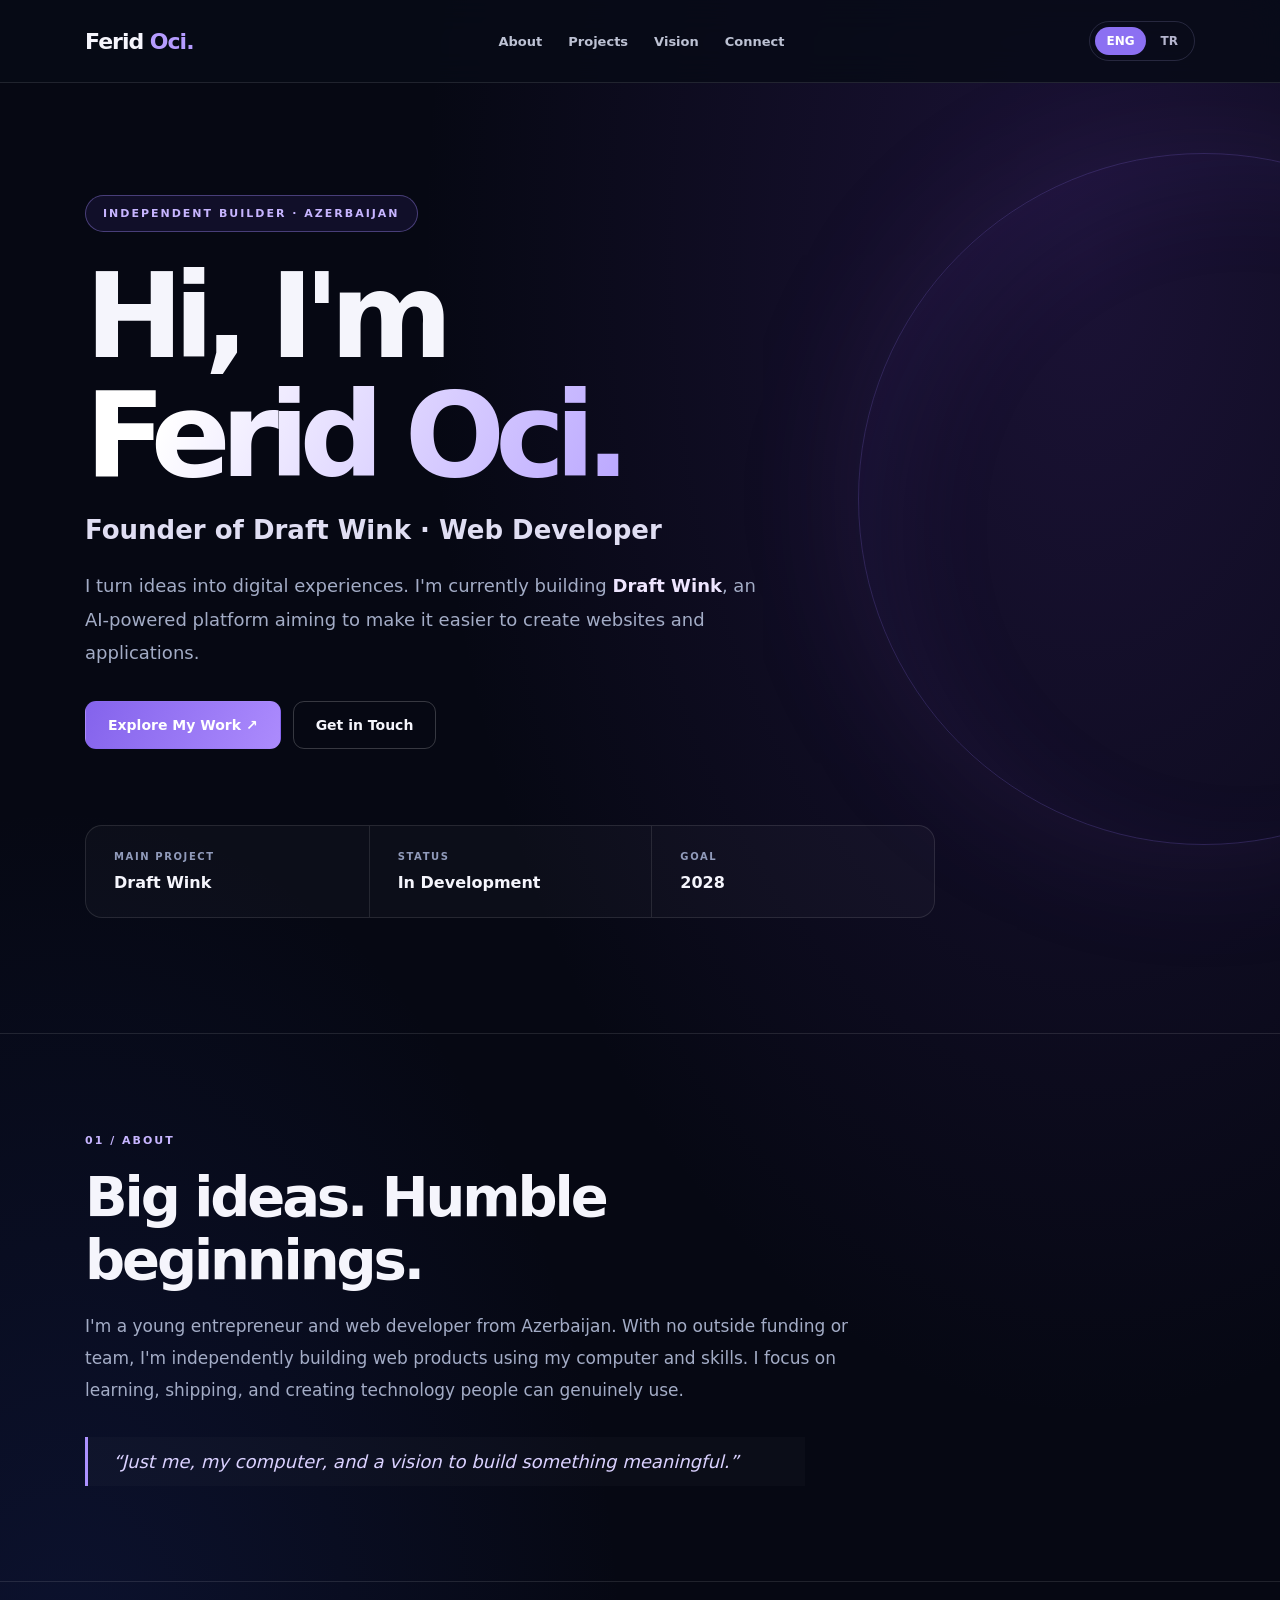
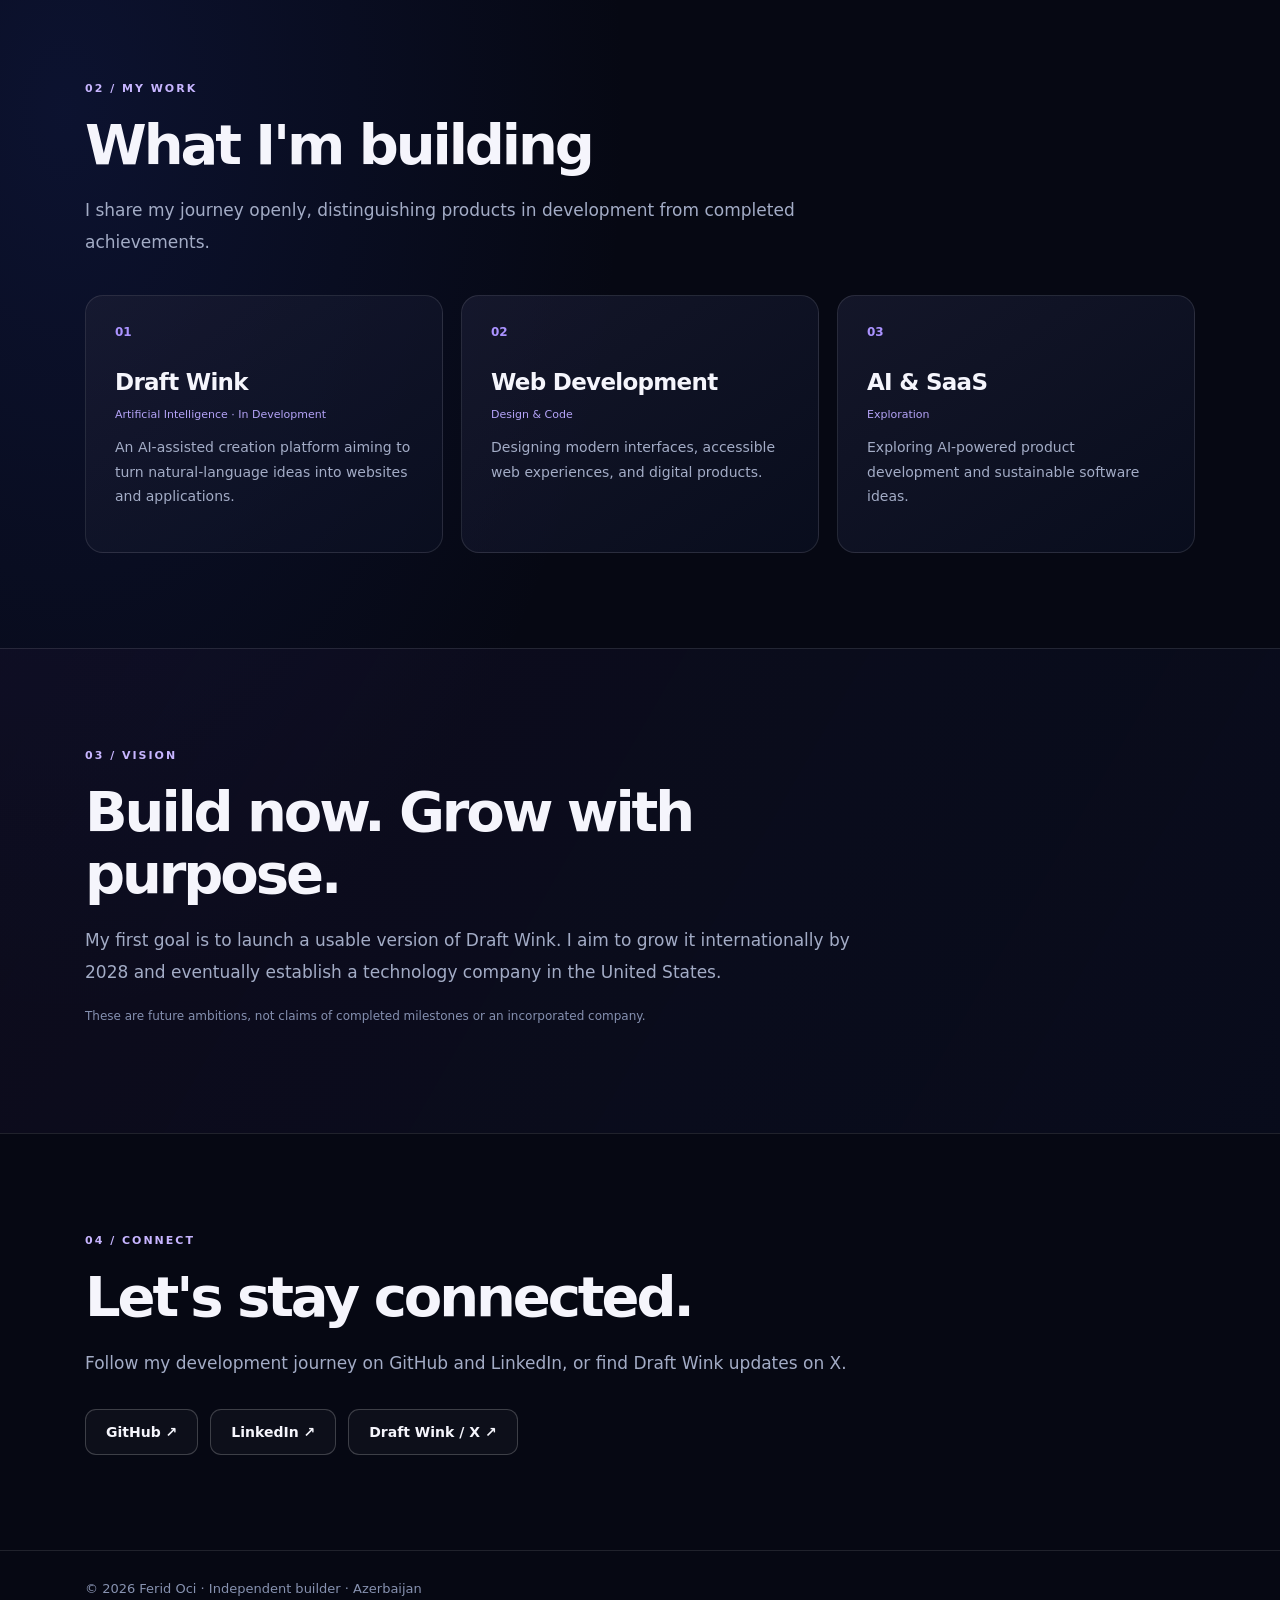
==== commit 4dc2f425: "Support seamless language switching on English route" ====
--- a/en/index.html
+++ b/en/index.html
@@ -5,11 +5,42 @@
 <link rel="canonical" href="https://feridoci29-prog.github.io/en/"><link rel="alternate" hreflang="tr" href="https://feridoci29-prog.github.io/"><link rel="alternate" hreflang="en" href="https://feridoci29-prog.github.io/en/"><link rel="alternate" hreflang="x-default" href="https://feridoci29-prog.github.io/en/">
 <meta property="og:type" content="profile"><meta property="og:title" content="Ferid Oci | Founder of Draft Wink & Web Developer"><meta property="og:description" content="Ferid Oci is a young entrepreneur and web developer from Azerbaijan building Draft Wink, an AI-powered website and app creation platform."><meta property="og:url" content="https://feridoci29-prog.github.io/en/">
 <script type="application/ld+json">{"@context":"https://schema.org","@type":"ProfilePage","name":"Ferid Oci | Founder of Draft Wink & Web Developer","url":"https://feridoci29-prog.github.io/en/","mainEntity":{"@type":"Person","name":"Ferid Oci","url":"https://feridoci29-prog.github.io/","jobTitle":"Founder of Draft Wink","description":"Ferid Oci is a young entrepreneur and web developer from Azerbaijan building Draft Wink, an AI-powered website and app creation platform.","sameAs":["https://github.com/feridoci29-prog","https://www.linkedin.com/in/feridoci/"]}}</script>
-<style>:root{color-scheme:dark;--bg:#060813;--surface:#111429;--line:#ffffff1b;--txt:#f5f5fc;--mute:#a3acc6;--accent:#b59cff;font-family:Inter,ui-sans-serif,system-ui,-apple-system,"Segoe UI",sans-serif}*{box-sizing:border-box}html{scroll-behavior:smooth}body{margin:0;background:radial-gradient(ellipse 52% 36% at 85% 8%,#59309c40,transparent),radial-gradient(ellipse 44% 28% at 5% 53%,#253ca333,transparent),var(--bg);color:var(--txt);min-height:100vh}a{color:inherit;text-decoration:none}a:focus-visible{outline:2px solid var(--accent);outline-offset:4px}.container{width:min(1110px,calc(100% - 42px));margin:auto}.nav{min-height:82px;display:flex;align-items:center;gap:30px;justify-content:space-between}.brand{font-size:22px;font-weight:850;letter-spacing:-1px;white-space:nowrap}.brand em{font-style:normal;color:var(--accent)}header{border-bottom:1px solid var(--line);background:#080b17d9;backdrop-filter:blur(16px);position:sticky;top:0;z-index:5}.navlinks{display:flex;align-items:center;gap:26px;color:#bdc2d4;font-size:13px;font-weight:650}.navlinks a:hover{color:#fff}.languages{display:inline-flex;gap:4px;padding:5px;border:1px solid #65658a55;border-radius:999px}.languages a{padding:6px 11px;border-radius:999px;font-size:12px;font-weight:800;color:#b6b6cf}.languages a[aria-current=page]{background:#8c70f2;color:#fff}.hero{padding:112px 0 115px;position:relative;overflow:hidden}.hero:after{content:"";pointer-events:none;position:absolute;right:-270px;top:70px;width:690px;height:690px;border:1px solid #8566dd44;border-radius:50%;box-shadow:0 0 140px #7141a422,inset 40px 30px 100px #6844bf18}.hero-inner{position:relative;z-index:1}.eyebrow,.kicker{display:inline-block;font-size:11px;letter-spacing:2px;font-weight:800;color:#c7b5ff}.eyebrow{background:#7c57ef19;border:1px solid #a48bfd61;padding:11px 17px;border-radius:99px}.hero h1{font-size:clamp(60px,9.3vw,118px);letter-spacing:-.085em;line-height:1.01;max-width:920px;margin:25px 0 20px}.hero h1 span{display:block;background:linear-gradient(115deg,#fff 10%,#bba8ff 60%,#7b94ff);color:transparent;background-clip:text}.role{font-size:clamp(18px,2.5vw,26px);font-weight:600;color:#e0def3;margin:0 0 24px}.lead{font-size:18px;color:var(--mute);max-width:680px;line-height:1.85}.lead strong{color:#eee5ff}.actions{display:flex;gap:12px;flex-wrap:wrap;margin-top:32px}.btn{display:inline-flex;align-items:center;justify-content:center;min-height:48px;padding:12px 22px;border-radius:11px;border:1px solid #ffffff32;font-size:14px;font-weight:750;transition:transform .2s,background .2s}.btn:hover{transform:translateY(-2px)}.btn-primary{background:linear-gradient(115deg,#8463ec,#ac8bfd);border-color:transparent;color:white}.stats{display:grid;grid-template-columns:repeat(3,1fr);margin-top:76px;border:1px solid var(--line);border-radius:17px;background:#ffffff07;max-width:850px}.stat{padding:25px 28px}.stat+.stat{border-left:1px solid var(--line)}.stat small{display:block;color:#919bbb;letter-spacing:1.6px;font-weight:700;font-size:10px;margin-bottom:11px}.stat b{font-size:16px}.section{padding:95px 0;border-top:1px solid var(--line)}.section h2{font-size:clamp(32px,4.8vw,56px);letter-spacing:-.055em;line-height:1.12;margin:18px 0 19px;max-width:780px}.bodycopy{color:var(--mute);font-size:17px;line-height:1.88;max-width:780px}.quote{margin-top:30px;border-left:3px solid #ac91ff;padding:14px 25px;color:#dad1ff;font-size:18px;font-style:italic;background:#ffffff05;max-width:720px}.cards{display:grid;grid-template-columns:repeat(3,minmax(0,1fr));gap:18px;margin-top:36px}.card{border:1px solid var(--line);background:linear-gradient(145deg,#1b1d34b0,#0b1023b0);border-radius:18px;padding:29px;min-height:244px;transition:border-color .2s,transform .2s}.card:hover{border-color:#a18cf078;transform:translateY(-4px)}.card .num{color:#ab93ff;font-size:12px;font-weight:800}.card h3{font-size:23px;letter-spacing:-.7px;margin:30px 0 13px}.card p{color:var(--mute);font-size:14px;line-height:1.75}.card .tag{color:#b4a3f7;font-size:11px}.vision{background:linear-gradient(120deg,#17112b66,#101b3c33)}.note{font-size:12px;color:#8590b0;line-height:1.7;max-width:750px}.social{display:flex;gap:12px;flex-wrap:wrap;margin-top:29px}.social a{border:1px solid #ffffff33;padding:14px 20px;border-radius:11px;font-weight:700;font-size:14px;background:#ffffff08}.social a:hover{background:#ffffff18}footer{border-top:1px solid var(--line);padding:30px 0;color:#8792b0;font-size:13px}@media(max-width:760px){.nav{flex-wrap:wrap;padding:14px 0;gap:12px}.navlinks{order:3;width:100%;justify-content:space-between;gap:8px;font-size:12px}.hero{padding:78px 0 86px}.hero:after{width:380px;height:380px;right:-280px}.hero h1{font-size:clamp(50px,11vw,78px)}.lead{font-size:16px}.stats{margin-top:48px}.stat{padding:16px 12px}.stat b{font-size:13px}.cards{grid-template-columns:1fr}.section{padding:68px 0}.bodycopy{font-size:16px}}@media(prefers-reduced-motion:reduce){html{scroll-behavior:auto}*,*:before,*:after{transition:none!important}}</style></head><body>
-<header><nav class="container nav" aria-label="Main navigation"><a href="https://feridoci29-prog.github.io/" class="brand">Ferid <em>Oci.</em></a><div class="navlinks"><a href="#about">About</a><a href="#work">Projects</a><a href="#vision">Vision</a><a href="#connect">Connect</a></div><div class="languages" aria-label="Language"><a href="https://feridoci29-prog.github.io/en/" lang="en" aria-current="page">EN</a><a href="https://feridoci29-prog.github.io/" lang="tr">TR</a></div></nav></header>
-<main><section class="hero"><div class="container hero-inner"><span class="eyebrow">INDEPENDENT BUILDER · AZERBAIJAN</span><h1>Hi, I'm<span>Ferid Oci.</span></h1><p class="role">Founder of Draft Wink · Web Developer</p><p class="lead">I turn ideas into digital experiences. I'm currently building <strong>Draft Wink</strong>, an AI-powered platform aiming to make it easier to create websites and applications.</p><div class="actions"><a class="btn btn-primary" href="#work">Explore My Work ↗</a><a class="btn" href="#connect">Get in Touch</a></div><div class="stats"><div class="stat"><small>MAIN PROJECT</small><b>Draft Wink</b></div><div class="stat"><small>STATUS</small><b>In Development</b></div><div class="stat"><small>GOAL</small><b>2028</b></div></div></div></section>
+<style>:root{color-scheme:dark;--bg:#060813;--surface:#111429;--line:#ffffff1b;--txt:#f5f5fc;--mute:#a3acc6;--accent:#b59cff;font-family:Inter,ui-sans-serif,system-ui,-apple-system,"Segoe UI",sans-serif}*{box-sizing:border-box}html{scroll-behavior:smooth}body{margin:0;background:radial-gradient(ellipse 52% 36% at 85% 8%,#59309c40,transparent),radial-gradient(ellipse 44% 28% at 5% 53%,#253ca333,transparent),var(--bg);color:var(--txt);min-height:100vh}a{color:inherit;text-decoration:none}a:focus-visible{outline:2px solid var(--accent);outline-offset:4px}.container{width:min(1110px,calc(100% - 42px));margin:auto}.nav{min-height:82px;display:flex;align-items:center;gap:30px;justify-content:space-between}.brand{font-size:22px;font-weight:850;letter-spacing:-1px;white-space:nowrap}.brand em{font-style:normal;color:var(--accent)}header{border-bottom:1px solid var(--line);background:#080b17d9;backdrop-filter:blur(16px);position:sticky;top:0;z-index:5}.navlinks{display:flex;align-items:center;gap:26px;color:#bdc2d4;font-size:13px;font-weight:650}.navlinks a:hover{color:#fff}.languages{display:inline-flex;gap:4px;padding:5px;border:1px solid #65658a55;border-radius:999px}.languages a{padding:6px 11px;border-radius:999px;font-size:12px;font-weight:800;color:#b6b6cf}.languages a[aria-current=page]{background:#8c70f2;color:#fff}.hero{padding:112px 0 115px;position:relative;overflow:hidden}.hero:after{content:"";pointer-events:none;position:absolute;right:-270px;top:70px;width:690px;height:690px;border:1px solid #8566dd44;border-radius:50%;box-shadow:0 0 140px #7141a422,inset 40px 30px 100px #6844bf18}.hero-inner{position:relative;z-index:1}.eyebrow,.kicker{display:inline-block;font-size:11px;letter-spacing:2px;font-weight:800;color:#c7b5ff}.eyebrow{background:#7c57ef19;border:1px solid #a48bfd61;padding:11px 17px;border-radius:99px}.hero h1{font-size:clamp(60px,9.3vw,118px);letter-spacing:-.085em;line-height:1.01;max-width:920px;margin:25px 0 20px}.hero h1 span{display:block;background:linear-gradient(115deg,#fff 10%,#bba8ff 60%,#7b94ff);color:transparent;background-clip:text}.role{font-size:clamp(18px,2.5vw,26px);font-weight:600;color:#e0def3;margin:0 0 24px}.lead{font-size:18px;color:var(--mute);max-width:680px;line-height:1.85}.lead strong{color:#eee5ff}.actions{display:flex;gap:12px;flex-wrap:wrap;margin-top:32px}.btn{display:inline-flex;align-items:center;justify-content:center;min-height:48px;padding:12px 22px;border-radius:11px;border:1px solid #ffffff32;font-size:14px;font-weight:750;transition:transform .2s,background .2s}.btn:hover{transform:translateY(-2px)}.btn-primary{background:linear-gradient(115deg,#8463ec,#ac8bfd);border-color:transparent;color:white}.stats{display:grid;grid-template-columns:repeat(3,1fr);margin-top:76px;border:1px solid var(--line);border-radius:17px;background:#ffffff07;max-width:850px}.stat{padding:25px 28px}.stat+.stat{border-left:1px solid var(--line)}.stat small{display:block;color:#919bbb;letter-spacing:1.6px;font-weight:700;font-size:10px;margin-bottom:11px}.stat b{font-size:16px}.section{padding:95px 0;border-top:1px solid var(--line)}.section h2{font-size:clamp(32px,4.8vw,56px);letter-spacing:-.055em;line-height:1.12;margin:18px 0 19px;max-width:780px}.bodycopy{color:var(--mute);font-size:17px;line-height:1.88;max-width:780px}.quote{margin-top:30px;border-left:3px solid #ac91ff;padding:14px 25px;color:#dad1ff;font-size:18px;font-style:italic;background:#ffffff05;max-width:720px}.cards{display:grid;grid-template-columns:repeat(3,minmax(0,1fr));gap:18px;margin-top:36px}.card{border:1px solid var(--line);background:linear-gradient(145deg,#1b1d34b0,#0b1023b0);border-radius:18px;padding:29px;min-height:244px;transition:border-color .2s,transform .2s}.card:hover{border-color:#a18cf078;transform:translateY(-4px)}.card .num{color:#ab93ff;font-size:12px;font-weight:800}.card h3{font-size:23px;letter-spacing:-.7px;margin:30px 0 13px}.card p{color:var(--mute);font-size:14px;line-height:1.75}.card .tag{color:#b4a3f7;font-size:11px}.vision{background:linear-gradient(120deg,#17112b66,#101b3c33)}.note{font-size:12px;color:#8590b0;line-height:1.7;max-width:750px}.social{display:flex;gap:12px;flex-wrap:wrap;margin-top:29px}.social a{border:1px solid #ffffff33;padding:14px 20px;border-radius:11px;font-weight:700;font-size:14px;background:#ffffff08}.social a:hover{background:#ffffff18}footer{border-top:1px solid var(--line);padding:30px 0;color:#8792b0;font-size:13px}@media(max-width:760px){.nav{flex-wrap:wrap;padding:14px 0;gap:12px}.navlinks{order:3;width:100%;justify-content:space-between;gap:8px;font-size:12px}.hero{padding:78px 0 86px}.hero:after{width:380px;height:380px;right:-280px}.hero h1{font-size:clamp(50px,11vw,78px)}.lead{font-size:16px}.stats{margin-top:48px}.stat{padding:16px 12px}.stat b{font-size:13px}.cards{grid-template-columns:1fr}.section{padding:68px 0}.bodycopy{font-size:16px}}@media(prefers-reduced-motion:reduce){html{scroll-behavior:auto}*,*:before,*:after{transition:none!important}}
+.languages button{border:0;background:transparent;color:#b6b6cf;font:inherit;font-size:12px;font-weight:800;cursor:pointer;padding:7px 11px;border-radius:999px}.languages button.active{background:#8c70f2;color:white}.languages button:focus-visible{outline:2px solid #d1c3ff;outline-offset:3px}</style></head><body>
+<header><nav class="container nav" aria-label="Main navigation"><a href="https://feridoci29-prog.github.io/" class="brand">Ferid <em>Oci.</em></a><div class="navlinks"><a href="#about">About</a><a href="#work">Projects</a><a href="#vision">Vision</a><a href="#connect">Connect</a></div><div class="languages" aria-label="Site language"><button type="button" data-lang="en" aria-label="Switch to English">ENG</button><button type="button" data-lang="tr" aria-label="Türkçeye geç">TR</button></div></nav></header>
+<main><section class="hero"><div class="container hero-inner"><span class="eyebrow">BAĞIMSIZ GELİŞTİRİCİ · AZERBAYCAN</span><h1>Merhaba, ben<span>Ferid Oci.</span></h1><p class="role">Draft Wink Kurucusu · Web Geliştirici</p><p class="lead">Fikirleri dijital ürünlere dönüştürüyorum. Şu anda yapay zekâ yardımıyla web siteleri ve uygulamalar geliştirmeyi kolaylaştırmayı amaçlayan <strong>Draft Wink</strong> üzerinde çalışıyorum.</p><div class="actions"><a class="btn btn-primary" href="#work">Projelerimi İncele ↗</a><a class="btn" href="#connect">Benimle Bağlantı Kur</a></div><div class="stats"><div class="stat"><small>ANA PROJE</small><b>Draft Wink</b></div><div class="stat"><small>DURUM</small><b>Geliştirme Aşamasında</b></div><div class="stat"><small>HEDEF</small><b>2028</b></div></div></div></section>
+<section id="about" class="section"><div class="container"><div class="kicker">01 / HAKKIMDA</div><h2>Büyük fikirler. Mütevazı bir başlangıç.</h2><p class="bodycopy">Azerbaycan'dan genç bir girişimci ve web geliştiriciyim. Bir ekip ya da dış yatırım olmadan, kendi bilgisayarımla web ürünleri üzerinde çalışıyorum. Öğrenmeye, üretmeye ve insanların gerçekten kullanabileceği teknolojiler geliştirmeye odaklanıyorum.</p><div class="quote">“Sadece ben, bilgisayarım ve anlamlı bir şey inşa etme hedefim.”</div></div></section>
+<section id="work" class="section"><div class="container"><div class="kicker">02 / ÇALIŞMALARIM</div><h2>Şu anda ne geliştiriyorum?</h2><p class="bodycopy">Projelerimi henüz tamamlanmış başarılar olarak değil, açık ve şeffaf biçimde gelişim sürecinde paylaşıyorum.</p><div class="cards"><article class="card"><div class="num">01</div><h3>Draft Wink</h3><div class="tag">Yapay Zekâ · Geliştirme Aşamasında</div><p>Doğal dille verilen fikirleri web sitelerine ve uygulamalara dönüştürmeyi hedefleyen AI destekli oluşturma platformu.</p></article><article class="card"><div class="num">02</div><h3>Web Geliştirme</h3><div class="tag">Tasarım ve Kod</div><p>Modern arayüzler, erişilebilir web deneyimleri ve dijital ürünler tasarlıyorum.</p></article><article class="card"><div class="num">03</div><h3>AI & SaaS</h3><div class="tag">Araştırma</div><p>Yapay zekâ destekli ürün geliştirme ve sürdürülebilir yazılım fikirlerini araştırıyorum.</p></article></div></div></section>
+<section id="vision" class="section vision"><div class="container"><div class="kicker">03 / VİZYON</div><h2>Kısa vadede üretmek. Uzun vadede büyümek.</h2><p class="bodycopy">İlk hedefim Draft Wink'in kullanılabilir sürümünü yayımlamak. 2028'e kadar onu uluslararası bir ürüne dönüştürmek, gelecekte ise Amerika Birleşik Devletleri'nde kendi teknoloji şirketimi kurmak istiyorum.</p><p class="note">Bu ifadeler gelecek hedefleridir; tamamlanmış başarıları veya resmî bir şirket kuruluşunu temsil etmez.</p></div></section>
+<section id="connect" class="section"><div class="container"><div class="kicker">04 / BAĞLANTILAR</div><h2>Birlikte bağlantıda kalalım.</h2><p class="bodycopy">Geliştirme yolculuğumu GitHub ve LinkedIn üzerinden takip edebilir, Draft Wink güncellemelerini X'te görebilirsin.</p><div class="social"><a href="https://github.com/feridoci29-prog" target="_blank" rel="noopener noreferrer">GitHub ↗</a><a href="https://www.linkedin.com/in/feridoci/" target="_blank" rel="noopener noreferrer">LinkedIn ↗</a><a href="https://x.com/DraftWink" target="_blank" rel="noopener noreferrer">Draft Wink / X ↗</a></div></div></section></main>
+<footer><div class="container">© 2026 Ferid Oci · Bağımsız geliştirici · Azerbaycan</div></footer><template id="english-main"><section class="hero"><div class="container hero-inner"><span class="eyebrow">INDEPENDENT BUILDER · AZERBAIJAN</span><h1>Hi, I'm<span>Ferid Oci.</span></h1><p class="role">Founder of Draft Wink · Web Developer</p><p class="lead">I turn ideas into digital experiences. I'm currently building <strong>Draft Wink</strong>, an AI-powered platform aiming to make it easier to create websites and applications.</p><div class="actions"><a class="btn btn-primary" href="#work">Explore My Work ↗</a><a class="btn" href="#connect">Get in Touch</a></div><div class="stats"><div class="stat"><small>MAIN PROJECT</small><b>Draft Wink</b></div><div class="stat"><small>STATUS</small><b>In Development</b></div><div class="stat"><small>GOAL</small><b>2028</b></div></div></div></section>
 <section id="about" class="section"><div class="container"><div class="kicker">01 / ABOUT</div><h2>Big ideas. Humble beginnings.</h2><p class="bodycopy">I'm a young entrepreneur and web developer from Azerbaijan. With no outside funding or team, I'm independently building web products using my computer and skills. I focus on learning, shipping, and creating technology people can genuinely use.</p><div class="quote">“Just me, my computer, and a vision to build something meaningful.”</div></div></section>
 <section id="work" class="section"><div class="container"><div class="kicker">02 / MY WORK</div><h2>What I'm building</h2><p class="bodycopy">I share my journey openly, distinguishing products in development from completed achievements.</p><div class="cards"><article class="card"><div class="num">01</div><h3>Draft Wink</h3><div class="tag">Artificial Intelligence · In Development</div><p>An AI-assisted creation platform aiming to turn natural-language ideas into websites and applications.</p></article><article class="card"><div class="num">02</div><h3>Web Development</h3><div class="tag">Design & Code</div><p>Designing modern interfaces, accessible web experiences, and digital products.</p></article><article class="card"><div class="num">03</div><h3>AI & SaaS</h3><div class="tag">Exploration</div><p>Exploring AI-powered product development and sustainable software ideas.</p></article></div></div></section>
 <section id="vision" class="section vision"><div class="container"><div class="kicker">03 / VISION</div><h2>Build now. Grow with purpose.</h2><p class="bodycopy">My first goal is to launch a usable version of Draft Wink. I aim to grow it internationally by 2028 and eventually establish a technology company in the United States.</p><p class="note">These are future ambitions, not claims of completed milestones or an incorporated company.</p></div></section>
-<section id="connect" class="section"><div class="container"><div class="kicker">04 / CONNECT</div><h2>Let's stay connected.</h2><p class="bodycopy">Follow my development journey on GitHub and LinkedIn, or find Draft Wink updates on X.</p><div class="social"><a href="https://github.com/feridoci29-prog" target="_blank" rel="noopener noreferrer">GitHub ↗</a><a href="https://www.linkedin.com/in/feridoci/" target="_blank" rel="noopener noreferrer">LinkedIn ↗</a><a href="https://x.com/DraftWink" target="_blank" rel="noopener noreferrer">Draft Wink / X ↗</a></div></div></section></main>
-<footer><div class="container">© 2026 Ferid Oci · Independent builder · Azerbaijan</div></footer></body></html>+<section id="connect" class="section"><div class="container"><div class="kicker">04 / CONNECT</div><h2>Let's stay connected.</h2><p class="bodycopy">Follow my development journey on GitHub and LinkedIn, or find Draft Wink updates on X.</p><div class="social"><a href="https://github.com/feridoci29-prog" target="_blank" rel="noopener noreferrer">GitHub ↗</a><a href="https://www.linkedin.com/in/feridoci/" target="_blank" rel="noopener noreferrer">LinkedIn ↗</a><a href="https://x.com/DraftWink" target="_blank" rel="noopener noreferrer">Draft Wink / X ↗</a></div></div></section></template><template id="english-footer"><div class="container">© 2026 Ferid Oci · Independent builder · Azerbaijan</div></template><script>
+(function(){
+  const dictionary={
+    tr:{title:"Ferid Oci | Draft Wink Kurucusu ve Web Geliştirici",description:"Ferid Oci, Azerbaycan'dan genç girişimci ve web geliştirici. Yapay zekâ ile web sitesi ve uygulama oluşturmayı hedefleyen Draft Wink'i geliştiriyor.",nav:["Hakkımda","Projeler","Hedefler","İletişim"]},
+    en:{title:"Ferid Oci | Founder of Draft Wink & Web Developer",description:"Ferid Oci is a young entrepreneur and web developer from Azerbaijan building Draft Wink, an AI-powered website and app creation platform.",nav:["About","Projects","Vision","Connect"]}
+  };
+  const main=document.querySelector("main"),footer=document.querySelector("footer");
+  const nav=document.querySelectorAll(".navlinks a"),buttons=document.querySelectorAll("[data-lang]");
+  const templates={tr:{main:main.innerHTML,footer:footer.innerHTML},en:{main:document.getElementById("english-main").innerHTML,footer:document.getElementById("english-footer").innerHTML}};
+  function setLanguage(lang){
+    if(!dictionary[lang])return;
+    const info=dictionary[lang],text=templates[lang];
+    document.documentElement.lang=lang;
+    main.innerHTML=text.main;
+    footer.innerHTML=text.footer;
+    nav.forEach((a,i)=>a.textContent=info.nav[i]);
+    buttons.forEach(b=>{const active=b.dataset.lang===lang;b.classList.toggle("active",active);b.setAttribute("aria-pressed",String(active));});
+    document.title=info.title;
+    const meta=document.querySelector('meta[name="description"]');if(meta)meta.content=info.description;
+    try{localStorage.setItem("feridoci-language",lang)}catch(e){}
+  }
+  buttons.forEach(b=>b.addEventListener("click",()=>setLanguage(b.dataset.lang)));
+  let initial=location.pathname.startsWith("/en/")?"en":"tr";
+  try{const stored=localStorage.getItem("feridoci-language");if(stored==="tr"||stored==="en")initial=stored}catch(e){}
+  setLanguage(initial);
+})();
+</script></body></html>
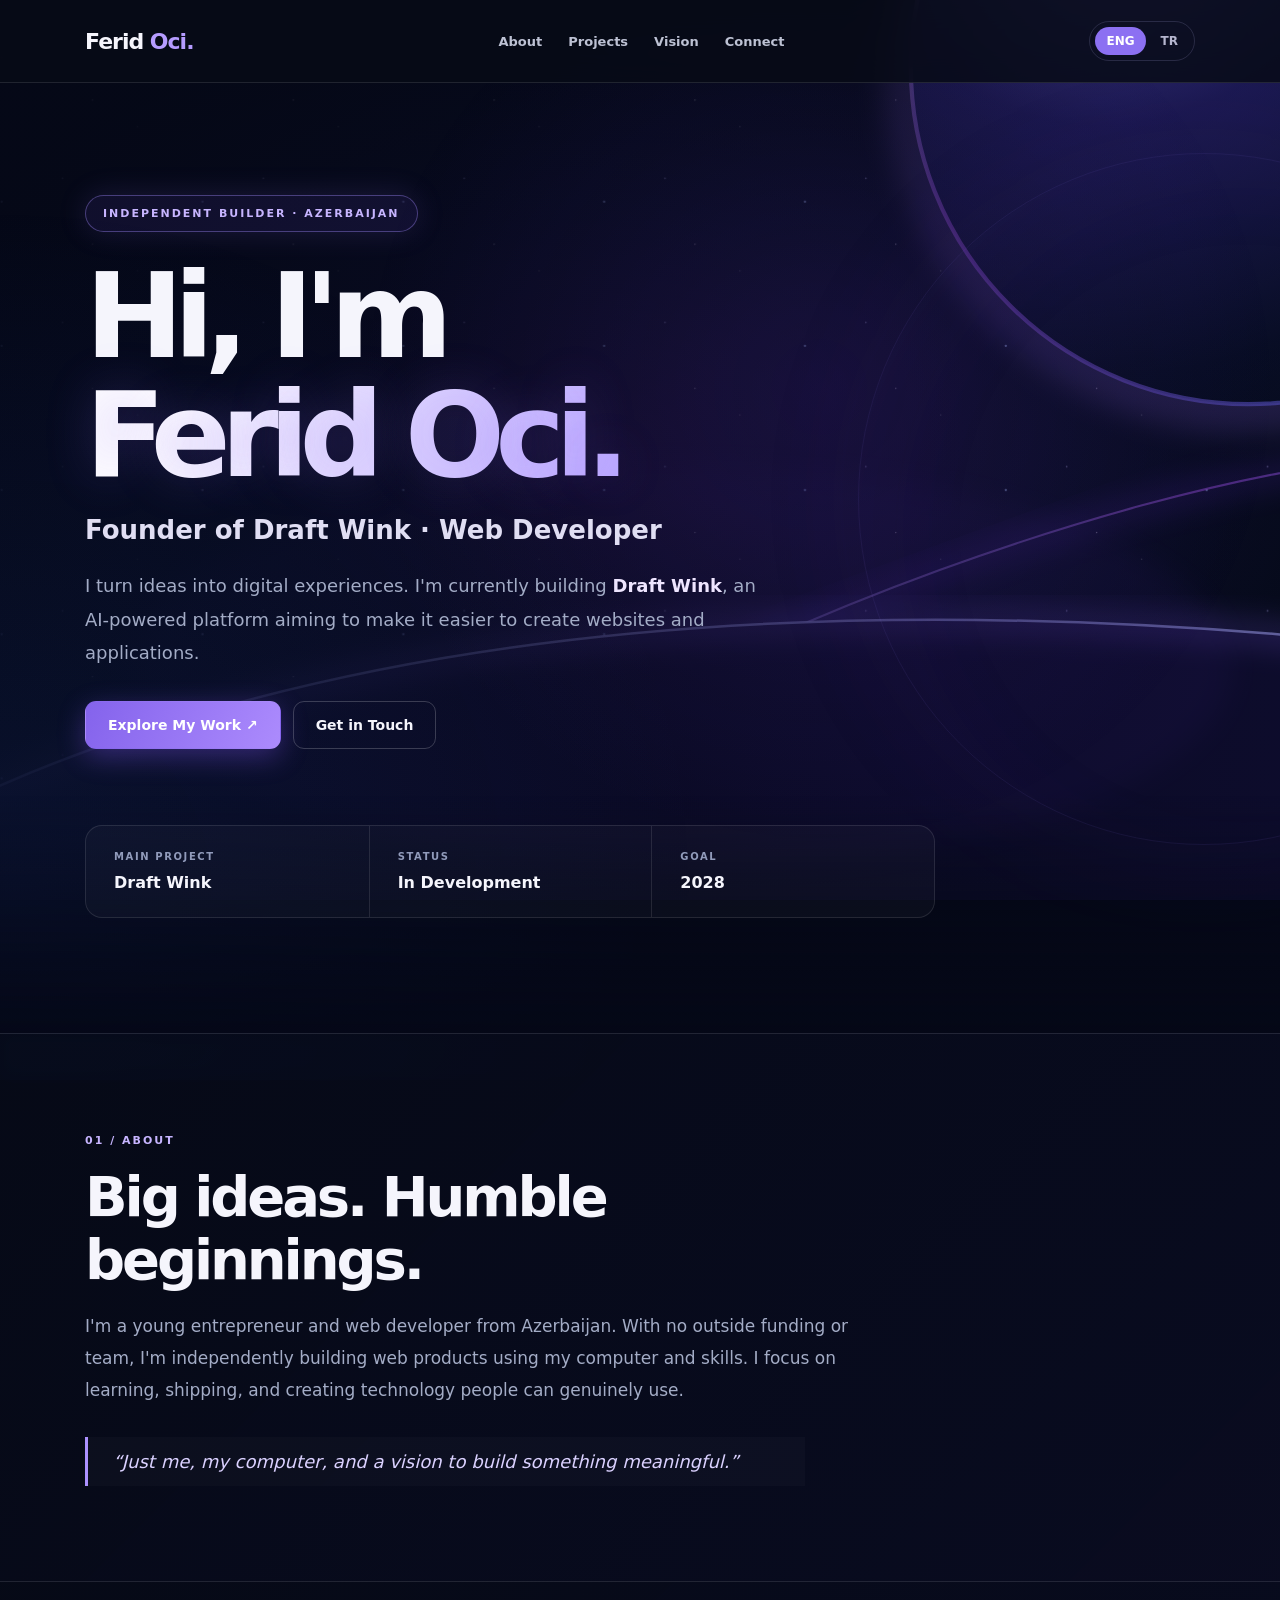
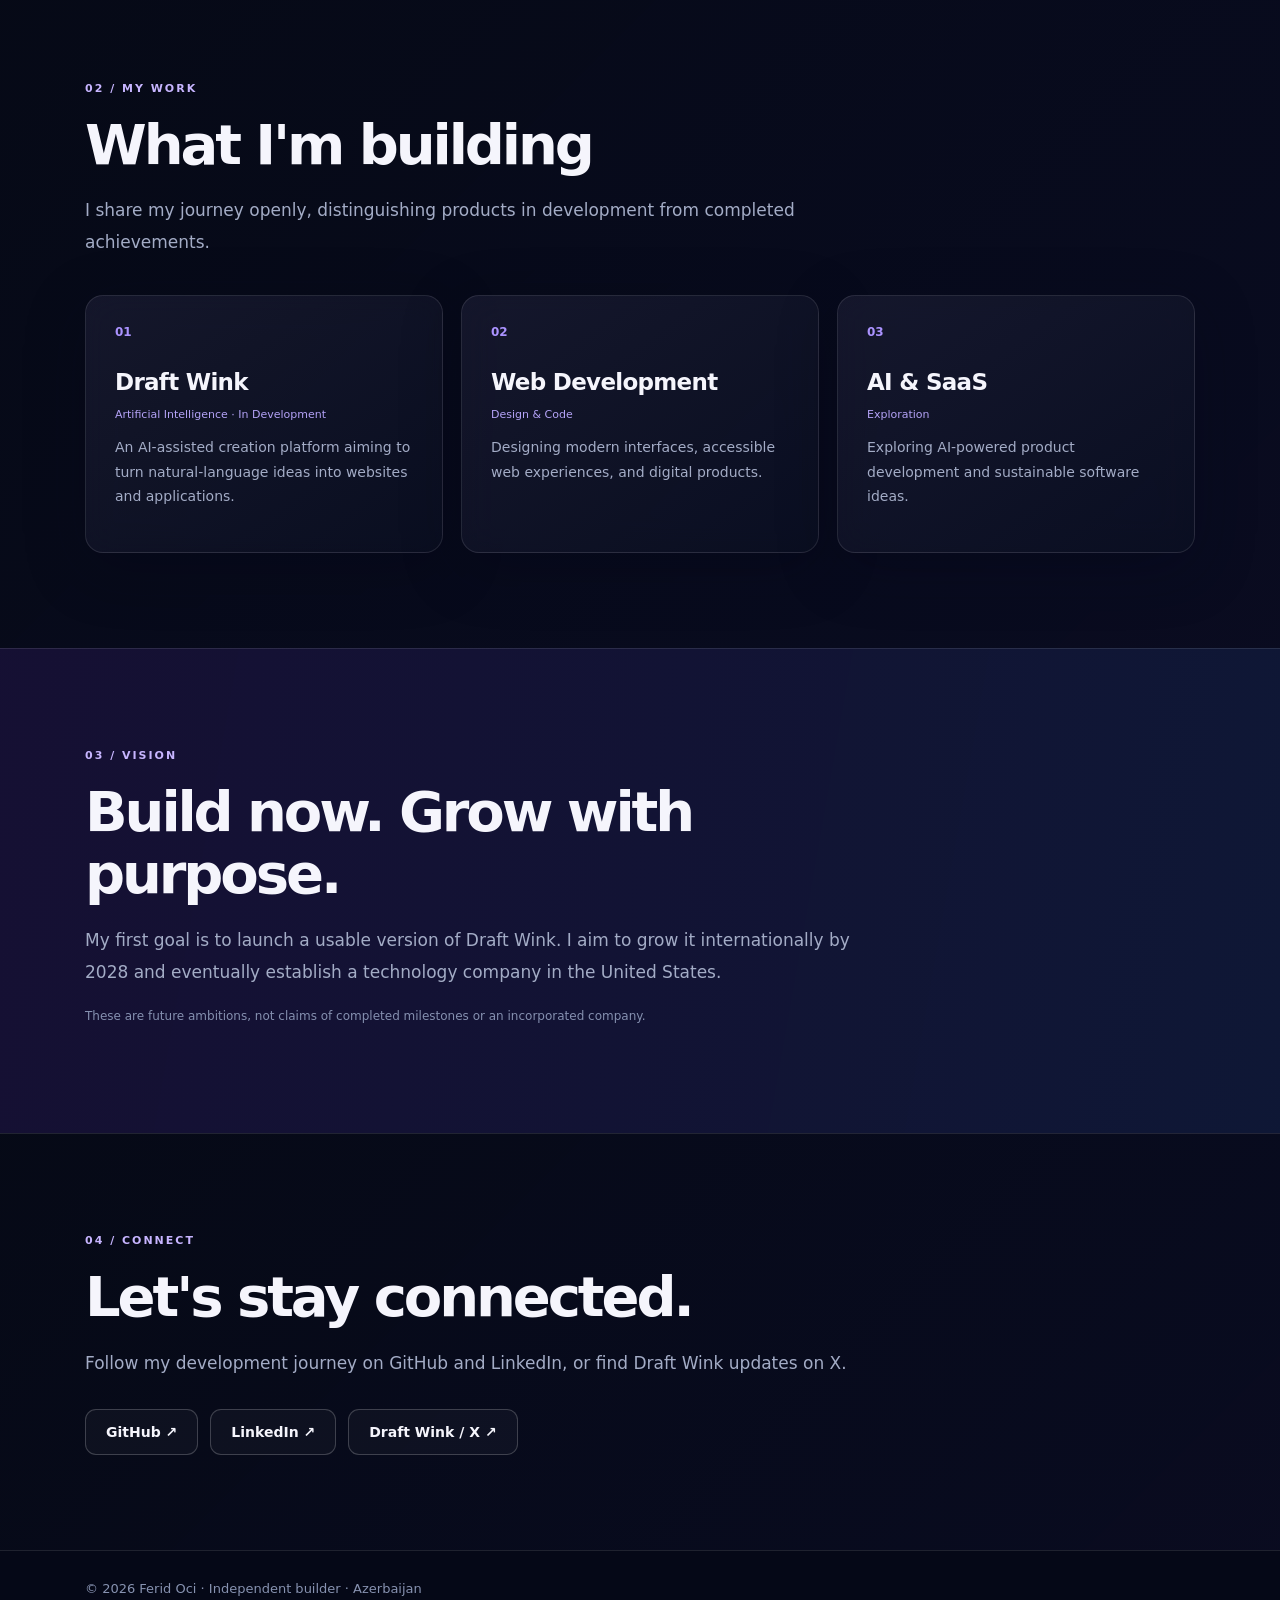
==== commit 4a108245: "Add animated cosmic background, motion and cursor effects" ====
--- a/en/index.html
+++ b/en/index.html
@@ -6,7 +6,33 @@
 <meta property="og:type" content="profile"><meta property="og:title" content="Ferid Oci | Founder of Draft Wink & Web Developer"><meta property="og:description" content="Ferid Oci is a young entrepreneur and web developer from Azerbaijan building Draft Wink, an AI-powered website and app creation platform."><meta property="og:url" content="https://feridoci29-prog.github.io/en/">
 <script type="application/ld+json">{"@context":"https://schema.org","@type":"ProfilePage","name":"Ferid Oci | Founder of Draft Wink & Web Developer","url":"https://feridoci29-prog.github.io/en/","mainEntity":{"@type":"Person","name":"Ferid Oci","url":"https://feridoci29-prog.github.io/","jobTitle":"Founder of Draft Wink","description":"Ferid Oci is a young entrepreneur and web developer from Azerbaijan building Draft Wink, an AI-powered website and app creation platform.","sameAs":["https://github.com/feridoci29-prog","https://www.linkedin.com/in/feridoci/"]}}</script>
 <style>:root{color-scheme:dark;--bg:#060813;--surface:#111429;--line:#ffffff1b;--txt:#f5f5fc;--mute:#a3acc6;--accent:#b59cff;font-family:Inter,ui-sans-serif,system-ui,-apple-system,"Segoe UI",sans-serif}*{box-sizing:border-box}html{scroll-behavior:smooth}body{margin:0;background:radial-gradient(ellipse 52% 36% at 85% 8%,#59309c40,transparent),radial-gradient(ellipse 44% 28% at 5% 53%,#253ca333,transparent),var(--bg);color:var(--txt);min-height:100vh}a{color:inherit;text-decoration:none}a:focus-visible{outline:2px solid var(--accent);outline-offset:4px}.container{width:min(1110px,calc(100% - 42px));margin:auto}.nav{min-height:82px;display:flex;align-items:center;gap:30px;justify-content:space-between}.brand{font-size:22px;font-weight:850;letter-spacing:-1px;white-space:nowrap}.brand em{font-style:normal;color:var(--accent)}header{border-bottom:1px solid var(--line);background:#080b17d9;backdrop-filter:blur(16px);position:sticky;top:0;z-index:5}.navlinks{display:flex;align-items:center;gap:26px;color:#bdc2d4;font-size:13px;font-weight:650}.navlinks a:hover{color:#fff}.languages{display:inline-flex;gap:4px;padding:5px;border:1px solid #65658a55;border-radius:999px}.languages a{padding:6px 11px;border-radius:999px;font-size:12px;font-weight:800;color:#b6b6cf}.languages a[aria-current=page]{background:#8c70f2;color:#fff}.hero{padding:112px 0 115px;position:relative;overflow:hidden}.hero:after{content:"";pointer-events:none;position:absolute;right:-270px;top:70px;width:690px;height:690px;border:1px solid #8566dd44;border-radius:50%;box-shadow:0 0 140px #7141a422,inset 40px 30px 100px #6844bf18}.hero-inner{position:relative;z-index:1}.eyebrow,.kicker{display:inline-block;font-size:11px;letter-spacing:2px;font-weight:800;color:#c7b5ff}.eyebrow{background:#7c57ef19;border:1px solid #a48bfd61;padding:11px 17px;border-radius:99px}.hero h1{font-size:clamp(60px,9.3vw,118px);letter-spacing:-.085em;line-height:1.01;max-width:920px;margin:25px 0 20px}.hero h1 span{display:block;background:linear-gradient(115deg,#fff 10%,#bba8ff 60%,#7b94ff);color:transparent;background-clip:text}.role{font-size:clamp(18px,2.5vw,26px);font-weight:600;color:#e0def3;margin:0 0 24px}.lead{font-size:18px;color:var(--mute);max-width:680px;line-height:1.85}.lead strong{color:#eee5ff}.actions{display:flex;gap:12px;flex-wrap:wrap;margin-top:32px}.btn{display:inline-flex;align-items:center;justify-content:center;min-height:48px;padding:12px 22px;border-radius:11px;border:1px solid #ffffff32;font-size:14px;font-weight:750;transition:transform .2s,background .2s}.btn:hover{transform:translateY(-2px)}.btn-primary{background:linear-gradient(115deg,#8463ec,#ac8bfd);border-color:transparent;color:white}.stats{display:grid;grid-template-columns:repeat(3,1fr);margin-top:76px;border:1px solid var(--line);border-radius:17px;background:#ffffff07;max-width:850px}.stat{padding:25px 28px}.stat+.stat{border-left:1px solid var(--line)}.stat small{display:block;color:#919bbb;letter-spacing:1.6px;font-weight:700;font-size:10px;margin-bottom:11px}.stat b{font-size:16px}.section{padding:95px 0;border-top:1px solid var(--line)}.section h2{font-size:clamp(32px,4.8vw,56px);letter-spacing:-.055em;line-height:1.12;margin:18px 0 19px;max-width:780px}.bodycopy{color:var(--mute);font-size:17px;line-height:1.88;max-width:780px}.quote{margin-top:30px;border-left:3px solid #ac91ff;padding:14px 25px;color:#dad1ff;font-size:18px;font-style:italic;background:#ffffff05;max-width:720px}.cards{display:grid;grid-template-columns:repeat(3,minmax(0,1fr));gap:18px;margin-top:36px}.card{border:1px solid var(--line);background:linear-gradient(145deg,#1b1d34b0,#0b1023b0);border-radius:18px;padding:29px;min-height:244px;transition:border-color .2s,transform .2s}.card:hover{border-color:#a18cf078;transform:translateY(-4px)}.card .num{color:#ab93ff;font-size:12px;font-weight:800}.card h3{font-size:23px;letter-spacing:-.7px;margin:30px 0 13px}.card p{color:var(--mute);font-size:14px;line-height:1.75}.card .tag{color:#b4a3f7;font-size:11px}.vision{background:linear-gradient(120deg,#17112b66,#101b3c33)}.note{font-size:12px;color:#8590b0;line-height:1.7;max-width:750px}.social{display:flex;gap:12px;flex-wrap:wrap;margin-top:29px}.social a{border:1px solid #ffffff33;padding:14px 20px;border-radius:11px;font-weight:700;font-size:14px;background:#ffffff08}.social a:hover{background:#ffffff18}footer{border-top:1px solid var(--line);padding:30px 0;color:#8792b0;font-size:13px}@media(max-width:760px){.nav{flex-wrap:wrap;padding:14px 0;gap:12px}.navlinks{order:3;width:100%;justify-content:space-between;gap:8px;font-size:12px}.hero{padding:78px 0 86px}.hero:after{width:380px;height:380px;right:-280px}.hero h1{font-size:clamp(50px,11vw,78px)}.lead{font-size:16px}.stats{margin-top:48px}.stat{padding:16px 12px}.stat b{font-size:13px}.cards{grid-template-columns:1fr}.section{padding:68px 0}.bodycopy{font-size:16px}}@media(prefers-reduced-motion:reduce){html{scroll-behavior:auto}*,*:before,*:after{transition:none!important}}
-.languages button{border:0;background:transparent;color:#b6b6cf;font:inherit;font-size:12px;font-weight:800;cursor:pointer;padding:7px 11px;border-radius:999px}.languages button.active{background:#8c70f2;color:white}.languages button:focus-visible{outline:2px solid #d1c3ff;outline-offset:3px}</style></head><body>
+.languages button{border:0;background:transparent;color:#b6b6cf;font:inherit;font-size:12px;font-weight:800;cursor:pointer;padding:7px 11px;border-radius:999px}.languages button.active{background:#8c70f2;color:white}.languages button:focus-visible{outline:2px solid #d1c3ff;outline-offset:3px}/* Cosmic visual experience */
+body{background:#050817!important;position:relative;isolation:isolate}
+body::before{content:"";position:fixed;inset:0;z-index:-2;pointer-events:none;background:linear-gradient(90deg,#050817ed 0%,#050817b3 46%,#05081755 100%),url('/assets/cosmic-background.svg') center top/cover no-repeat}
+body::after{content:"";position:fixed;inset:-20%;pointer-events:none;z-index:-1;background:radial-gradient(circle at 60% 45%,#7d40ff18,transparent 36%),radial-gradient(circle at 15% 85%,#3267f51a,transparent 37%);animation:nebulaDrift 20s ease-in-out infinite alternate}
+.hero{min-height:700px;display:flex;align-items:center}
+.hero:before{content:"";position:absolute;inset:0;pointer-events:none;background:linear-gradient(180deg,#070a1400 75%,#050817e8)}
+.hero:after{opacity:.4;animation:orbitBreath 11s ease-in-out infinite alternate}
+.hero h1 span{text-shadow:0 0 50px #8d69f33a}
+.eyebrow{box-shadow:0 0 30px #9c7dff25}
+.card{backdrop-filter:blur(16px);box-shadow:0 15px 60px #03031544;position:relative;overflow:hidden}
+.card:before{content:"";position:absolute;inset:0;pointer-events:none;background:radial-gradient(400px circle at var(--mx,50%) var(--my,0%),#b69aff1b,transparent 65%);opacity:0;transition:opacity .3s}
+.card:hover:before{opacity:1}.card:hover{box-shadow:0 22px 64px #4430ac2a;border-color:#b29aff99}
+.section{background:linear-gradient(135deg,#070a17d8,#0b0d23cb);backdrop-filter:blur(8px)}
+.section.vision{background:linear-gradient(100deg,#171136ed,#111a3bd9)}
+.btn-primary{box-shadow:0 8px 28px #865aff55}.btn-primary:hover{box-shadow:0 13px 38px #946fff8c}
+.stat{transition:background .25s}.stat:hover{background:#a38bff12}
+.reveal-on-scroll{opacity:0;transform:translateY(25px);transition:opacity .8s ease,transform .8s ease}
+.reveal-on-scroll.is-visible{opacity:1;transform:translateY(0)}
+#cursor-glow{position:fixed;width:320px;height:320px;left:0;top:0;border-radius:50%;background:radial-gradient(circle,#9a76fa28 0%,#9164ff0b 38%,transparent 70%);pointer-events:none;z-index:20;transform:translate3d(-500px,-500px,0);mix-blend-mode:screen}
+.touch-pulse{position:fixed;width:12px;height:12px;border-radius:50%;pointer-events:none;border:2px solid #b4a1ff;z-index:30;animation:touchPulse .6s ease-out forwards}
+@keyframes nebulaDrift{from{transform:translate3d(-2%,0,0) scale(1)}to{transform:translate3d(2%,-2%,0) scale(1.08)}}
+@keyframes orbitBreath{from{transform:translateY(0)}to{transform:translateY(-18px)}}
+@keyframes touchPulse{from{transform:translate(-50%,-50%) scale(.4);opacity:1}to{transform:translate(-50%,-50%) scale(6);opacity:0}}
+@media(hover:hover) and (pointer:fine){a,button{cursor:pointer}a:hover,button:hover{filter:brightness(1.07)}}
+@media(max-width:760px){.hero{min-height:600px}body::before{background-position:65% top;background-image:linear-gradient(90deg,#050817ed,#050817ab),url('/assets/cosmic-background.svg')}#cursor-glow{display:none}}
+@media(prefers-reduced-motion:reduce){body::after,.hero:after{animation:none!important}.reveal-on-scroll{opacity:1!important;transform:none!important;transition:none!important}.touch-pulse{display:none}}
+</style></head><body>
 <header><nav class="container nav" aria-label="Main navigation"><a href="https://feridoci29-prog.github.io/" class="brand">Ferid <em>Oci.</em></a><div class="navlinks"><a href="#about">About</a><a href="#work">Projects</a><a href="#vision">Vision</a><a href="#connect">Connect</a></div><div class="languages" aria-label="Site language"><button type="button" data-lang="en" aria-label="Switch to English">ENG</button><button type="button" data-lang="tr" aria-label="Türkçeye geç">TR</button></div></nav></header>
 <main><section class="hero"><div class="container hero-inner"><span class="eyebrow">BAĞIMSIZ GELİŞTİRİCİ · AZERBAYCAN</span><h1>Merhaba, ben<span>Ferid Oci.</span></h1><p class="role">Draft Wink Kurucusu · Web Geliştirici</p><p class="lead">Fikirleri dijital ürünlere dönüştürüyorum. Şu anda yapay zekâ yardımıyla web siteleri ve uygulamalar geliştirmeyi kolaylaştırmayı amaçlayan <strong>Draft Wink</strong> üzerinde çalışıyorum.</p><div class="actions"><a class="btn btn-primary" href="#work">Projelerimi İncele ↗</a><a class="btn" href="#connect">Benimle Bağlantı Kur</a></div><div class="stats"><div class="stat"><small>ANA PROJE</small><b>Draft Wink</b></div><div class="stat"><small>DURUM</small><b>Geliştirme Aşamasında</b></div><div class="stat"><small>HEDEF</small><b>2028</b></div></div></div></section>
 <section id="about" class="section"><div class="container"><div class="kicker">01 / HAKKIMDA</div><h2>Büyük fikirler. Mütevazı bir başlangıç.</h2><p class="bodycopy">Azerbaycan'dan genç bir girişimci ve web geliştiriciyim. Bir ekip ya da dış yatırım olmadan, kendi bilgisayarımla web ürünleri üzerinde çalışıyorum. Öğrenmeye, üretmeye ve insanların gerçekten kullanabileceği teknolojiler geliştirmeye odaklanıyorum.</p><div class="quote">“Sadece ben, bilgisayarım ve anlamlı bir şey inşa etme hedefim.”</div></div></section>
@@ -43,4 +69,19 @@
   try{const stored=localStorage.getItem("feridoci-language");if(stored==="tr"||stored==="en")initial=stored}catch(e){}
   setLanguage(initial);
 })();
+</script><script>
+(()=>{const reduced=window.matchMedia('(prefers-reduced-motion: reduce)').matches;
+const fine=window.matchMedia('(pointer: fine)').matches;
+if(!reduced&&'IntersectionObserver' in window){
+const observer=new IntersectionObserver(es=>es.forEach(e=>{if(e.isIntersecting){e.target.classList.add('is-visible');observer.unobserve(e.target)}}),{threshold:.1});
+const reveal=()=>{document.querySelectorAll('.section h2,.section .bodycopy,.card,.quote').forEach(el=>{if(!el.classList.contains('reveal-on-scroll')){el.classList.add('reveal-on-scroll');observer.observe(el)}})};
+reveal();new MutationObserver(()=>reveal()).observe(document.querySelector('main'),{childList:true,subtree:true});
+}
+if(fine&&!reduced){const glow=document.createElement('div');glow.id='cursor-glow';glow.setAttribute('aria-hidden','true');document.body.appendChild(glow);
+let targetX=-500,targetY=-500,x=-500,y=-500;window.addEventListener('pointermove',e=>{targetX=e.clientX-160;targetY=e.clientY-160},{passive:true});
+const tick=()=>{x+=(targetX-x)*.13;y+=(targetY-y)*.13;glow.style.transform='translate3d('+x+'px,'+y+'px,0)';requestAnimationFrame(tick)};tick();
+document.addEventListener('pointermove',e=>{const c=e.target.closest('.card');if(c){const r=c.getBoundingClientRect();c.style.setProperty('--mx',(e.clientX-r.left)+'px');c.style.setProperty('--my',(e.clientY-r.top)+'px')}},{passive:true});
+}
+if(!reduced)document.addEventListener('pointerdown',e=>{const pulse=document.createElement('span');pulse.className='touch-pulse';pulse.style.left=e.clientX+'px';pulse.style.top=e.clientY+'px';document.body.appendChild(pulse);pulse.addEventListener('animationend',()=>pulse.remove(),{once:true})},{passive:true});
+})();
 </script></body></html>
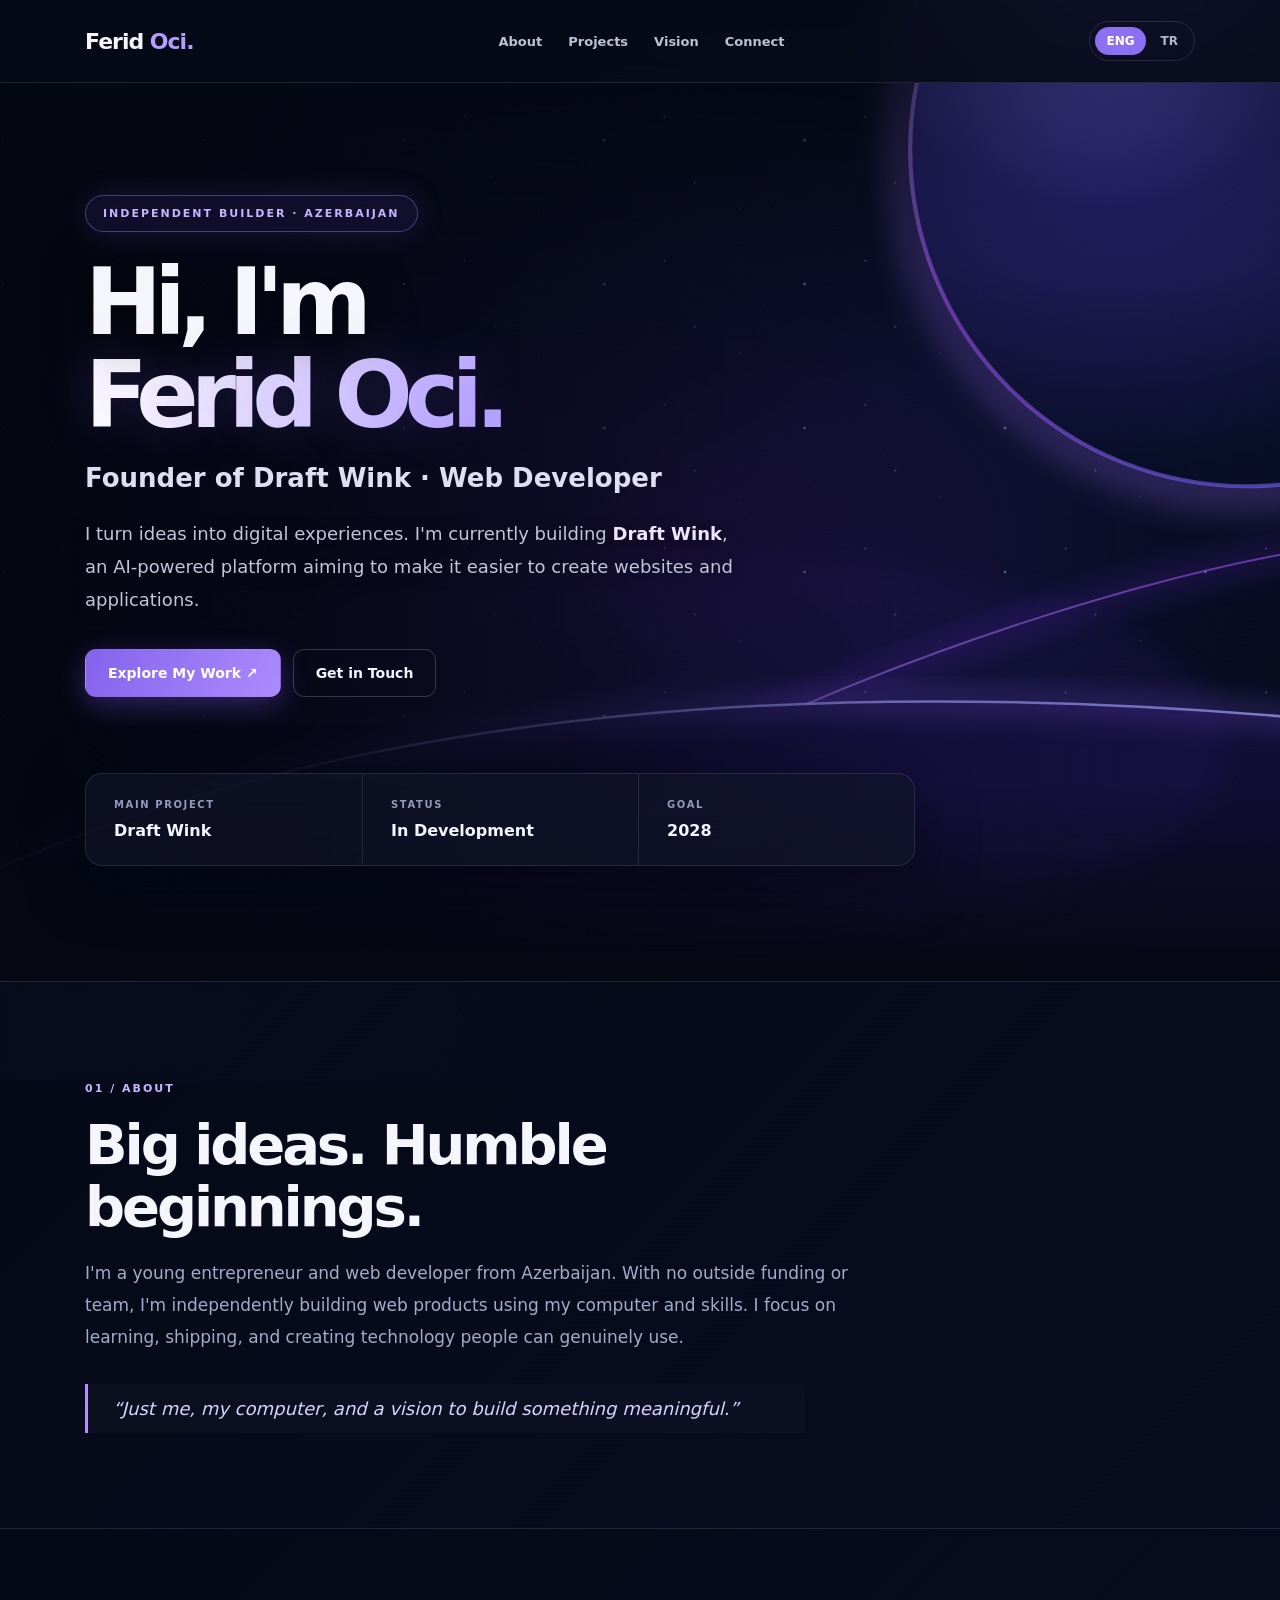
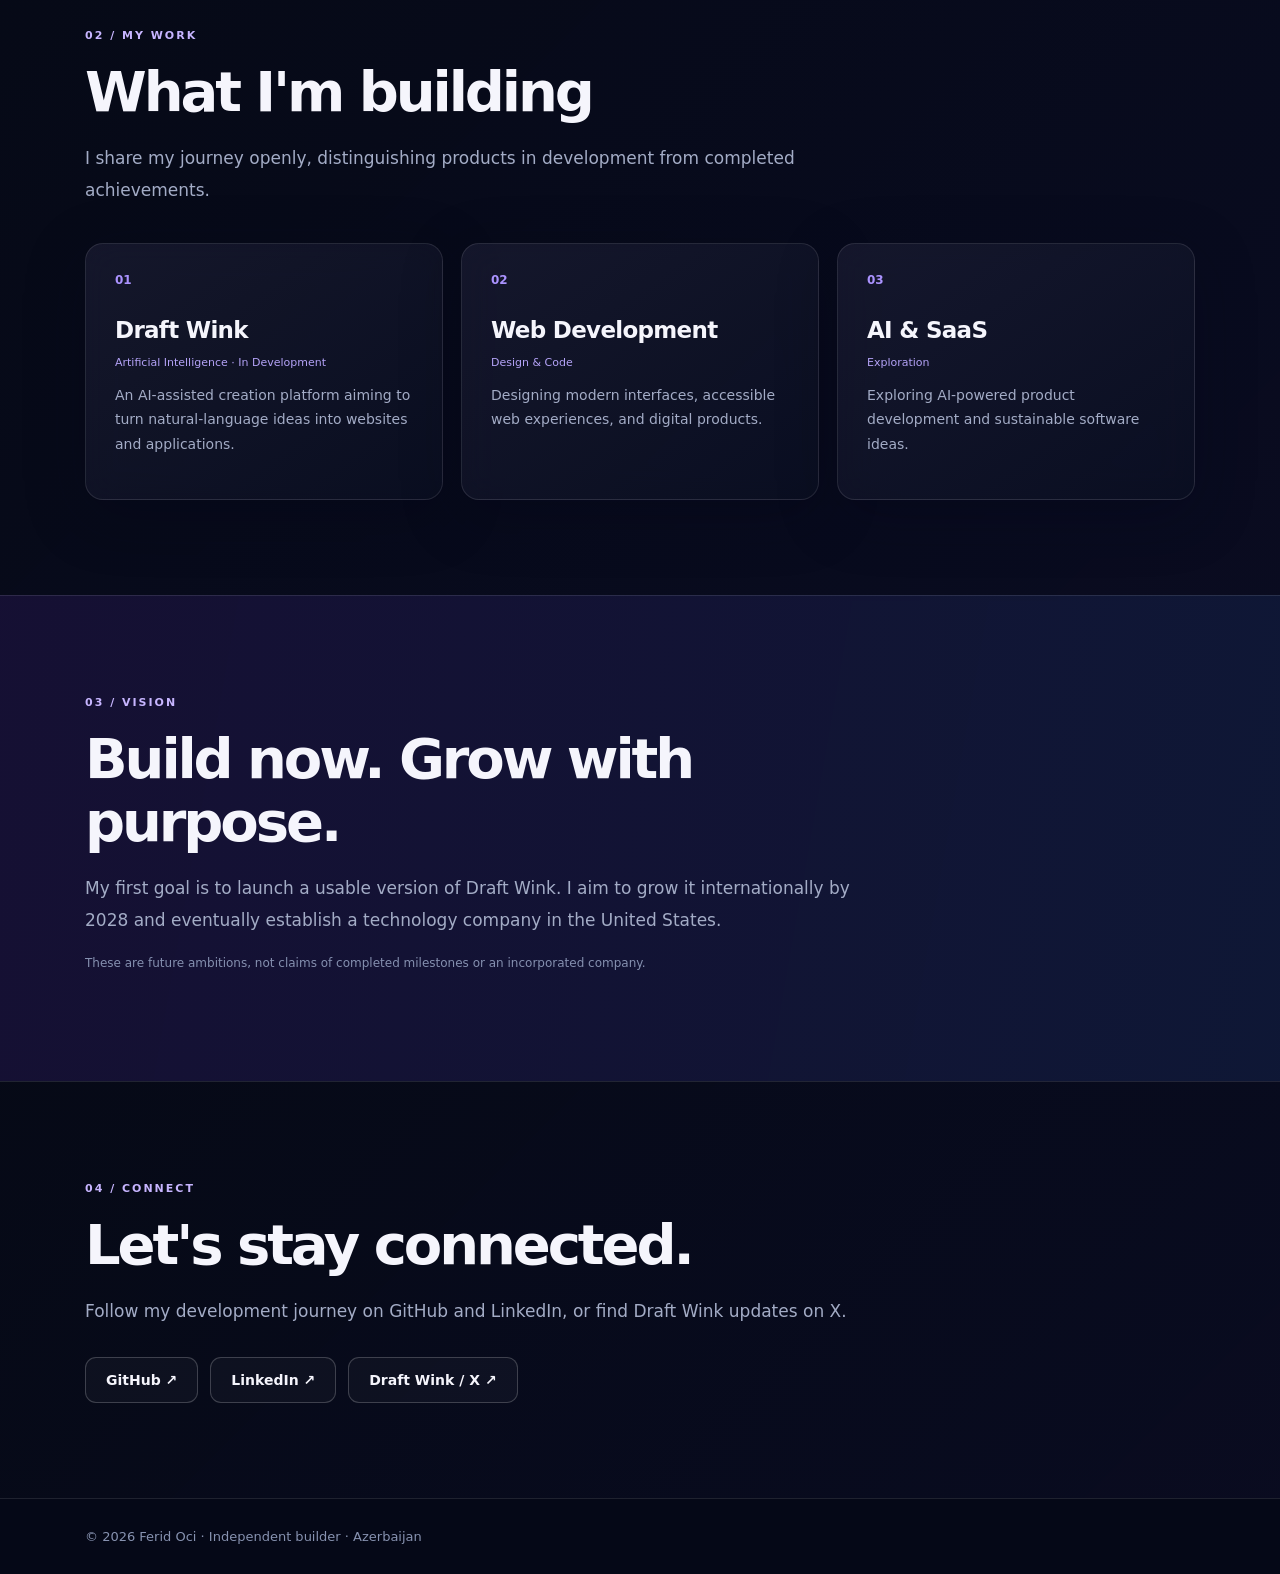
==== commit dd7d4b17: "Prepare animated hero with Draft Wink image and readable overlay" ====
--- a/en/index.html
+++ b/en/index.html
@@ -32,6 +32,25 @@
 @media(hover:hover) and (pointer:fine){a,button{cursor:pointer}a:hover,button:hover{filter:brightness(1.07)}}
 @media(max-width:760px){.hero{min-height:600px}body::before{background-position:65% top;background-image:linear-gradient(90deg,#050817ed,#050817ab),url('/assets/cosmic-background.svg')}#cursor-glow{display:none}}
 @media(prefers-reduced-motion:reduce){body::after,.hero:after{animation:none!important}.reveal-on-scroll{opacity:1!important;transform:none!important;transition:none!important}.touch-pulse{display:none}}
+
+/* Draft Wink founder hero photography */
+.hero{min-height:min(790px,94vh);background:linear-gradient(90deg,rgba(4,6,16,.94) 0%,rgba(5,7,20,.91) 24%,rgba(5,7,20,.66) 45%,rgba(5,7,20,.20) 70%,rgba(5,7,20,.1) 100%),url('/assets/draft-wink-hero.webp') center center/cover no-repeat,url('/assets/cosmic-background.svg') center center/cover no-repeat;isolation:isolate}
+.hero:before{background:linear-gradient(0deg,#060813 0%,transparent 22%,transparent 79%,#0608136b 100%)!important;z-index:0}
+.hero:after{display:none}
+.hero-inner{max-width:1110px}
+.hero .hero-inner>.eyebrow,.hero .hero-inner>h1,.hero .hero-inner>.role,.hero .hero-inner>.lead,.hero .hero-inner>.actions{max-width:660px}
+.hero .lead{max-width:590px;color:#c2c4d9;text-shadow:0 2px 15px #0009}
+.hero .stats{max-width:830px;background:#111428a8;backdrop-filter:blur(14px);box-shadow:0 18px 55px #04061690}
+.hero h1{font-size:clamp(54px,7.2vw,92px);text-shadow:0 8px 45px #000a}
+.hero{animation:dwHeroReveal 1.3s ease both}
+.hero .hero-inner{animation:dwTextRise 1s ease .15s both}
+.hero .eyebrow{backdrop-filter:blur(10px)}
+.hero::selection{background:#7854f4}
+@keyframes dwHeroReveal{from{opacity:.55}to{opacity:1}}
+@keyframes dwTextRise{from{opacity:0;transform:translateY(18px)}to{opacity:1;transform:translateY(0)}}
+@media(min-width:900px) and (prefers-reduced-motion:no-preference){.hero{background-size:cover;transition:background-position .7s ease}}
+@media(max-width:760px){.hero{min-height:690px;background:linear-gradient(180deg,#060814be 0%,#060814e8 55%,#060814 100%),url('/assets/draft-wink-hero.webp') 58% center/cover no-repeat,url('/assets/cosmic-background.svg') center center/cover no-repeat}.hero .stats{background:#111429db}.hero h1{font-size:clamp(46px,10vw,72px)}}
+@media(prefers-reduced-motion:reduce){.hero,.hero .hero-inner{animation:none!important}}
 </style></head><body>
 <header><nav class="container nav" aria-label="Main navigation"><a href="https://feridoci29-prog.github.io/" class="brand">Ferid <em>Oci.</em></a><div class="navlinks"><a href="#about">About</a><a href="#work">Projects</a><a href="#vision">Vision</a><a href="#connect">Connect</a></div><div class="languages" aria-label="Site language"><button type="button" data-lang="en" aria-label="Switch to English">ENG</button><button type="button" data-lang="tr" aria-label="Türkçeye geç">TR</button></div></nav></header>
 <main><section class="hero"><div class="container hero-inner"><span class="eyebrow">BAĞIMSIZ GELİŞTİRİCİ · AZERBAYCAN</span><h1>Merhaba, ben<span>Ferid Oci.</span></h1><p class="role">Draft Wink Kurucusu · Web Geliştirici</p><p class="lead">Fikirleri dijital ürünlere dönüştürüyorum. Şu anda yapay zekâ yardımıyla web siteleri ve uygulamalar geliştirmeyi kolaylaştırmayı amaçlayan <strong>Draft Wink</strong> üzerinde çalışıyorum.</p><div class="actions"><a class="btn btn-primary" href="#work">Projelerimi İncele ↗</a><a class="btn" href="#connect">Benimle Bağlantı Kur</a></div><div class="stats"><div class="stat"><small>ANA PROJE</small><b>Draft Wink</b></div><div class="stat"><small>DURUM</small><b>Geliştirme Aşamasında</b></div><div class="stat"><small>HEDEF</small><b>2028</b></div></div></div></section>
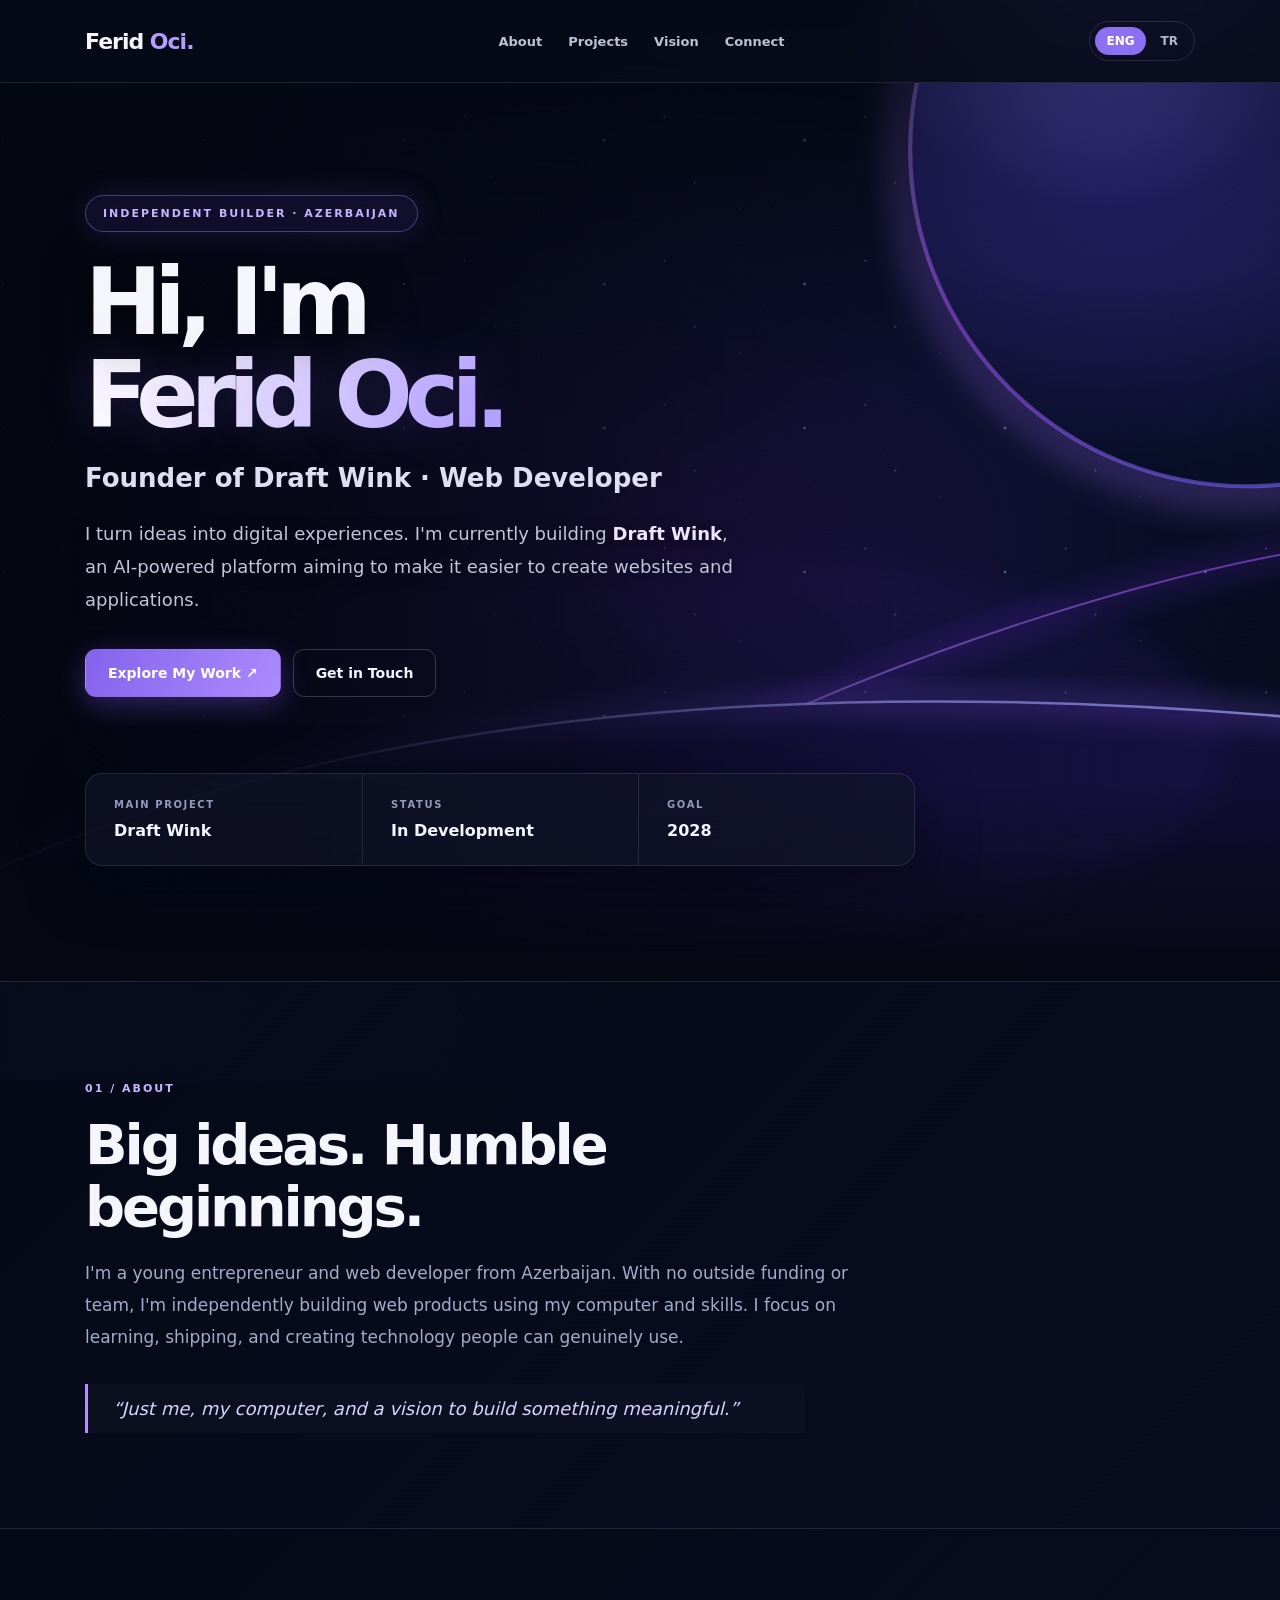
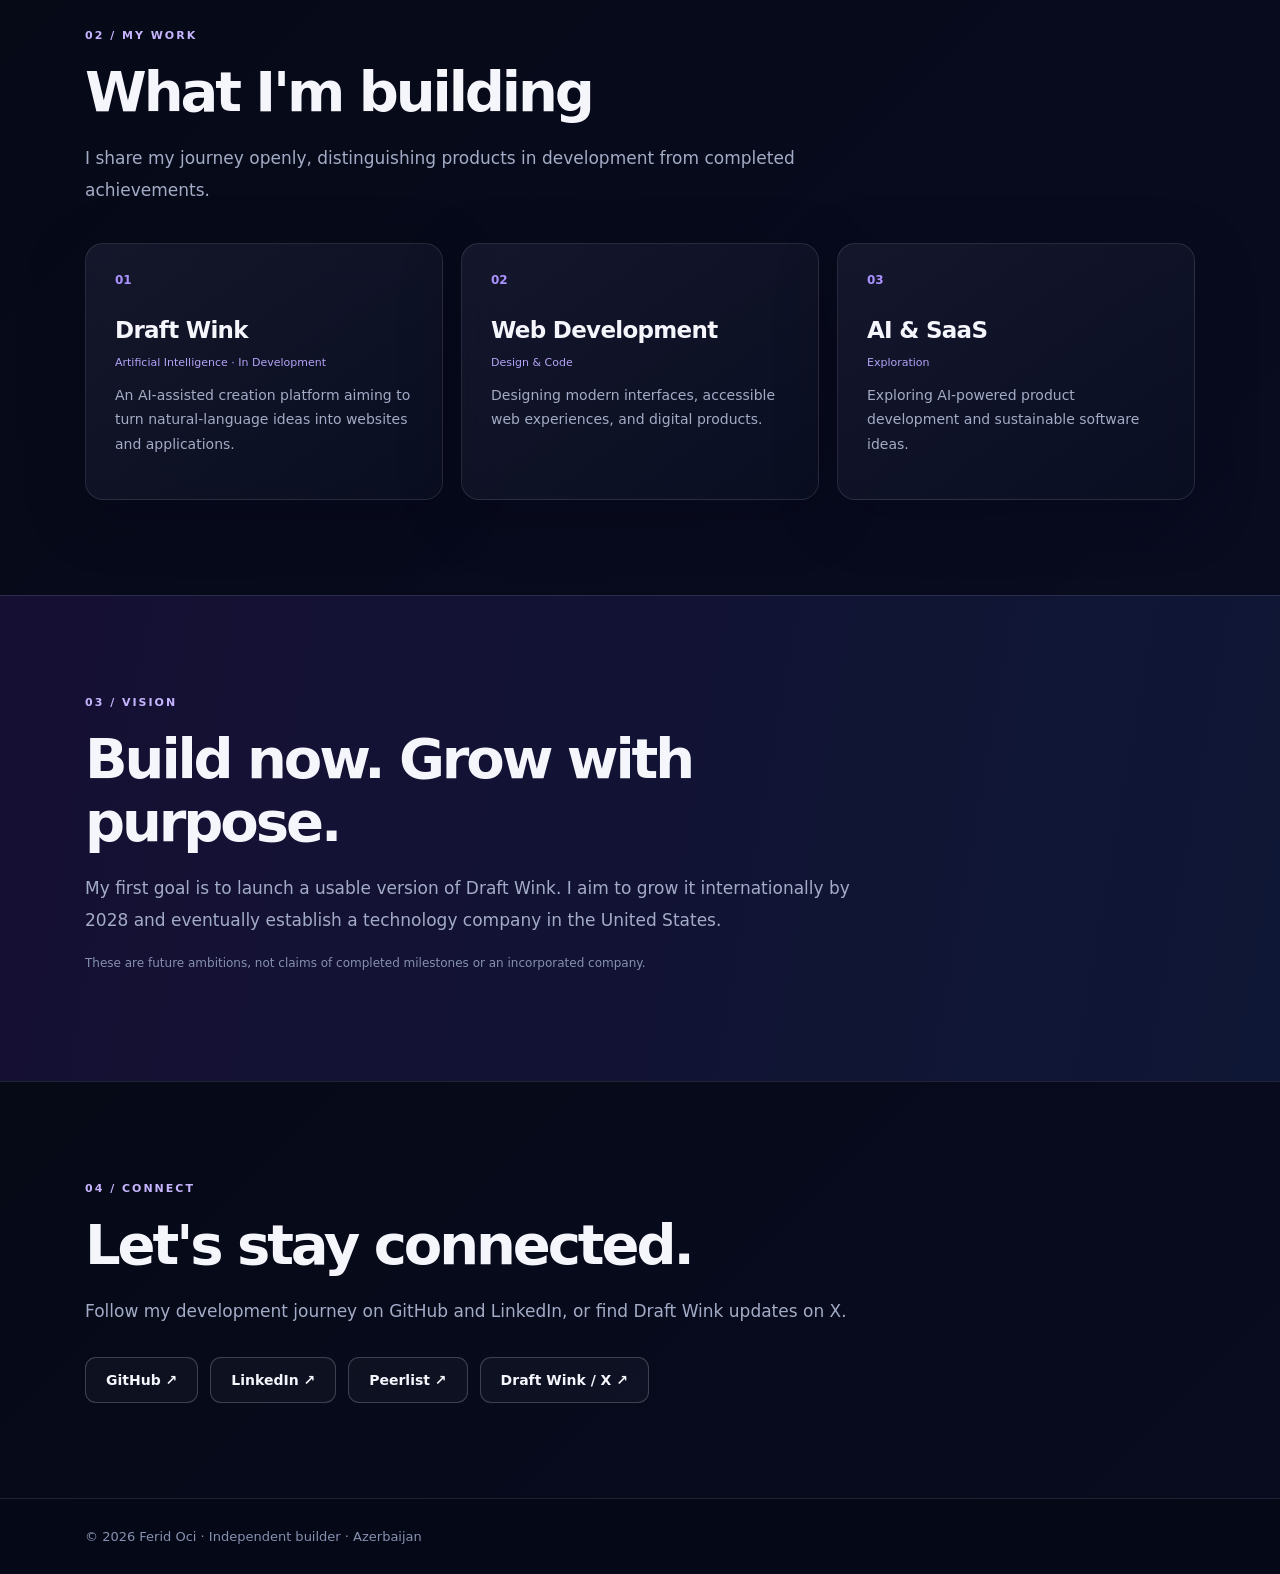
==== commit 8ba5a781: "Add Ferid Oci Peerlist profile to public links" ====
--- a/en/index.html
+++ b/en/index.html
@@ -4,7 +4,7 @@
 <meta name="robots" content="index,follow,max-image-preview:large"><meta name="theme-color" content="#060813">
 <link rel="canonical" href="https://feridoci29-prog.github.io/en/"><link rel="alternate" hreflang="tr" href="https://feridoci29-prog.github.io/"><link rel="alternate" hreflang="en" href="https://feridoci29-prog.github.io/en/"><link rel="alternate" hreflang="x-default" href="https://feridoci29-prog.github.io/en/">
 <meta property="og:type" content="profile"><meta property="og:title" content="Ferid Oci | Founder of Draft Wink & Web Developer"><meta property="og:description" content="Ferid Oci is a young entrepreneur and web developer from Azerbaijan building Draft Wink, an AI-powered website and app creation platform."><meta property="og:url" content="https://feridoci29-prog.github.io/en/">
-<script type="application/ld+json">{"@context":"https://schema.org","@type":"ProfilePage","name":"Ferid Oci | Founder of Draft Wink & Web Developer","url":"https://feridoci29-prog.github.io/en/","mainEntity":{"@type":"Person","name":"Ferid Oci","url":"https://feridoci29-prog.github.io/","jobTitle":"Founder of Draft Wink","description":"Ferid Oci is a young entrepreneur and web developer from Azerbaijan building Draft Wink, an AI-powered website and app creation platform.","sameAs":["https://github.com/feridoci29-prog","https://www.linkedin.com/in/feridoci/"]}}</script>
+<script type="application/ld+json">{"@context":"https://schema.org","@type":"ProfilePage","name":"Ferid Oci | Founder of Draft Wink & Web Developer","url":"https://feridoci29-prog.github.io/en/","mainEntity":{"@type":"Person","name":"Ferid Oci","url":"https://feridoci29-prog.github.io/","jobTitle":"Founder of Draft Wink","description":"Ferid Oci is a young entrepreneur and web developer from Azerbaijan building Draft Wink, an AI-powered website and app creation platform.","sameAs":["https://github.com/feridoci29-prog","https://www.linkedin.com/in/feridoci/","https://peerlist.io/feridoci"]}}</script>
 <style>:root{color-scheme:dark;--bg:#060813;--surface:#111429;--line:#ffffff1b;--txt:#f5f5fc;--mute:#a3acc6;--accent:#b59cff;font-family:Inter,ui-sans-serif,system-ui,-apple-system,"Segoe UI",sans-serif}*{box-sizing:border-box}html{scroll-behavior:smooth}body{margin:0;background:radial-gradient(ellipse 52% 36% at 85% 8%,#59309c40,transparent),radial-gradient(ellipse 44% 28% at 5% 53%,#253ca333,transparent),var(--bg);color:var(--txt);min-height:100vh}a{color:inherit;text-decoration:none}a:focus-visible{outline:2px solid var(--accent);outline-offset:4px}.container{width:min(1110px,calc(100% - 42px));margin:auto}.nav{min-height:82px;display:flex;align-items:center;gap:30px;justify-content:space-between}.brand{font-size:22px;font-weight:850;letter-spacing:-1px;white-space:nowrap}.brand em{font-style:normal;color:var(--accent)}header{border-bottom:1px solid var(--line);background:#080b17d9;backdrop-filter:blur(16px);position:sticky;top:0;z-index:5}.navlinks{display:flex;align-items:center;gap:26px;color:#bdc2d4;font-size:13px;font-weight:650}.navlinks a:hover{color:#fff}.languages{display:inline-flex;gap:4px;padding:5px;border:1px solid #65658a55;border-radius:999px}.languages a{padding:6px 11px;border-radius:999px;font-size:12px;font-weight:800;color:#b6b6cf}.languages a[aria-current=page]{background:#8c70f2;color:#fff}.hero{padding:112px 0 115px;position:relative;overflow:hidden}.hero:after{content:"";pointer-events:none;position:absolute;right:-270px;top:70px;width:690px;height:690px;border:1px solid #8566dd44;border-radius:50%;box-shadow:0 0 140px #7141a422,inset 40px 30px 100px #6844bf18}.hero-inner{position:relative;z-index:1}.eyebrow,.kicker{display:inline-block;font-size:11px;letter-spacing:2px;font-weight:800;color:#c7b5ff}.eyebrow{background:#7c57ef19;border:1px solid #a48bfd61;padding:11px 17px;border-radius:99px}.hero h1{font-size:clamp(60px,9.3vw,118px);letter-spacing:-.085em;line-height:1.01;max-width:920px;margin:25px 0 20px}.hero h1 span{display:block;background:linear-gradient(115deg,#fff 10%,#bba8ff 60%,#7b94ff);color:transparent;background-clip:text}.role{font-size:clamp(18px,2.5vw,26px);font-weight:600;color:#e0def3;margin:0 0 24px}.lead{font-size:18px;color:var(--mute);max-width:680px;line-height:1.85}.lead strong{color:#eee5ff}.actions{display:flex;gap:12px;flex-wrap:wrap;margin-top:32px}.btn{display:inline-flex;align-items:center;justify-content:center;min-height:48px;padding:12px 22px;border-radius:11px;border:1px solid #ffffff32;font-size:14px;font-weight:750;transition:transform .2s,background .2s}.btn:hover{transform:translateY(-2px)}.btn-primary{background:linear-gradient(115deg,#8463ec,#ac8bfd);border-color:transparent;color:white}.stats{display:grid;grid-template-columns:repeat(3,1fr);margin-top:76px;border:1px solid var(--line);border-radius:17px;background:#ffffff07;max-width:850px}.stat{padding:25px 28px}.stat+.stat{border-left:1px solid var(--line)}.stat small{display:block;color:#919bbb;letter-spacing:1.6px;font-weight:700;font-size:10px;margin-bottom:11px}.stat b{font-size:16px}.section{padding:95px 0;border-top:1px solid var(--line)}.section h2{font-size:clamp(32px,4.8vw,56px);letter-spacing:-.055em;line-height:1.12;margin:18px 0 19px;max-width:780px}.bodycopy{color:var(--mute);font-size:17px;line-height:1.88;max-width:780px}.quote{margin-top:30px;border-left:3px solid #ac91ff;padding:14px 25px;color:#dad1ff;font-size:18px;font-style:italic;background:#ffffff05;max-width:720px}.cards{display:grid;grid-template-columns:repeat(3,minmax(0,1fr));gap:18px;margin-top:36px}.card{border:1px solid var(--line);background:linear-gradient(145deg,#1b1d34b0,#0b1023b0);border-radius:18px;padding:29px;min-height:244px;transition:border-color .2s,transform .2s}.card:hover{border-color:#a18cf078;transform:translateY(-4px)}.card .num{color:#ab93ff;font-size:12px;font-weight:800}.card h3{font-size:23px;letter-spacing:-.7px;margin:30px 0 13px}.card p{color:var(--mute);font-size:14px;line-height:1.75}.card .tag{color:#b4a3f7;font-size:11px}.vision{background:linear-gradient(120deg,#17112b66,#101b3c33)}.note{font-size:12px;color:#8590b0;line-height:1.7;max-width:750px}.social{display:flex;gap:12px;flex-wrap:wrap;margin-top:29px}.social a{border:1px solid #ffffff33;padding:14px 20px;border-radius:11px;font-weight:700;font-size:14px;background:#ffffff08}.social a:hover{background:#ffffff18}footer{border-top:1px solid var(--line);padding:30px 0;color:#8792b0;font-size:13px}@media(max-width:760px){.nav{flex-wrap:wrap;padding:14px 0;gap:12px}.navlinks{order:3;width:100%;justify-content:space-between;gap:8px;font-size:12px}.hero{padding:78px 0 86px}.hero:after{width:380px;height:380px;right:-280px}.hero h1{font-size:clamp(50px,11vw,78px)}.lead{font-size:16px}.stats{margin-top:48px}.stat{padding:16px 12px}.stat b{font-size:13px}.cards{grid-template-columns:1fr}.section{padding:68px 0}.bodycopy{font-size:16px}}@media(prefers-reduced-motion:reduce){html{scroll-behavior:auto}*,*:before,*:after{transition:none!important}}
 .languages button{border:0;background:transparent;color:#b6b6cf;font:inherit;font-size:12px;font-weight:800;cursor:pointer;padding:7px 11px;border-radius:999px}.languages button.active{background:#8c70f2;color:white}.languages button:focus-visible{outline:2px solid #d1c3ff;outline-offset:3px}/* Cosmic visual experience */
 body{background:#050817!important;position:relative;isolation:isolate}
@@ -57,12 +57,12 @@
 <section id="about" class="section"><div class="container"><div class="kicker">01 / HAKKIMDA</div><h2>Büyük fikirler. Mütevazı bir başlangıç.</h2><p class="bodycopy">Azerbaycan'dan genç bir girişimci ve web geliştiriciyim. Bir ekip ya da dış yatırım olmadan, kendi bilgisayarımla web ürünleri üzerinde çalışıyorum. Öğrenmeye, üretmeye ve insanların gerçekten kullanabileceği teknolojiler geliştirmeye odaklanıyorum.</p><div class="quote">“Sadece ben, bilgisayarım ve anlamlı bir şey inşa etme hedefim.”</div></div></section>
 <section id="work" class="section"><div class="container"><div class="kicker">02 / ÇALIŞMALARIM</div><h2>Şu anda ne geliştiriyorum?</h2><p class="bodycopy">Projelerimi henüz tamamlanmış başarılar olarak değil, açık ve şeffaf biçimde gelişim sürecinde paylaşıyorum.</p><div class="cards"><article class="card"><div class="num">01</div><h3>Draft Wink</h3><div class="tag">Yapay Zekâ · Geliştirme Aşamasında</div><p>Doğal dille verilen fikirleri web sitelerine ve uygulamalara dönüştürmeyi hedefleyen AI destekli oluşturma platformu.</p></article><article class="card"><div class="num">02</div><h3>Web Geliştirme</h3><div class="tag">Tasarım ve Kod</div><p>Modern arayüzler, erişilebilir web deneyimleri ve dijital ürünler tasarlıyorum.</p></article><article class="card"><div class="num">03</div><h3>AI & SaaS</h3><div class="tag">Araştırma</div><p>Yapay zekâ destekli ürün geliştirme ve sürdürülebilir yazılım fikirlerini araştırıyorum.</p></article></div></div></section>
 <section id="vision" class="section vision"><div class="container"><div class="kicker">03 / VİZYON</div><h2>Kısa vadede üretmek. Uzun vadede büyümek.</h2><p class="bodycopy">İlk hedefim Draft Wink'in kullanılabilir sürümünü yayımlamak. 2028'e kadar onu uluslararası bir ürüne dönüştürmek, gelecekte ise Amerika Birleşik Devletleri'nde kendi teknoloji şirketimi kurmak istiyorum.</p><p class="note">Bu ifadeler gelecek hedefleridir; tamamlanmış başarıları veya resmî bir şirket kuruluşunu temsil etmez.</p></div></section>
-<section id="connect" class="section"><div class="container"><div class="kicker">04 / BAĞLANTILAR</div><h2>Birlikte bağlantıda kalalım.</h2><p class="bodycopy">Geliştirme yolculuğumu GitHub ve LinkedIn üzerinden takip edebilir, Draft Wink güncellemelerini X'te görebilirsin.</p><div class="social"><a href="https://github.com/feridoci29-prog" target="_blank" rel="noopener noreferrer">GitHub ↗</a><a href="https://www.linkedin.com/in/feridoci/" target="_blank" rel="noopener noreferrer">LinkedIn ↗</a><a href="https://x.com/DraftWink" target="_blank" rel="noopener noreferrer">Draft Wink / X ↗</a></div></div></section></main>
+<section id="connect" class="section"><div class="container"><div class="kicker">04 / BAĞLANTILAR</div><h2>Birlikte bağlantıda kalalım.</h2><p class="bodycopy">Geliştirme yolculuğumu GitHub ve LinkedIn üzerinden takip edebilir, Draft Wink güncellemelerini X'te görebilirsin.</p><div class="social"><a href="https://github.com/feridoci29-prog" target="_blank" rel="noopener noreferrer">GitHub ↗</a><a href="https://www.linkedin.com/in/feridoci/" target="_blank" rel="noopener noreferrer">LinkedIn ↗</a><a href="https://peerlist.io/feridoci" target="_blank" rel="noopener noreferrer">Peerlist ↗</a><a href="https://x.com/DraftWink" target="_blank" rel="noopener noreferrer">Draft Wink / X ↗</a></div></div></section></main>
 <footer><div class="container">© 2026 Ferid Oci · Bağımsız geliştirici · Azerbaycan</div></footer><template id="english-main"><section class="hero"><div class="container hero-inner"><span class="eyebrow">INDEPENDENT BUILDER · AZERBAIJAN</span><h1>Hi, I'm<span>Ferid Oci.</span></h1><p class="role">Founder of Draft Wink · Web Developer</p><p class="lead">I turn ideas into digital experiences. I'm currently building <strong>Draft Wink</strong>, an AI-powered platform aiming to make it easier to create websites and applications.</p><div class="actions"><a class="btn btn-primary" href="#work">Explore My Work ↗</a><a class="btn" href="#connect">Get in Touch</a></div><div class="stats"><div class="stat"><small>MAIN PROJECT</small><b>Draft Wink</b></div><div class="stat"><small>STATUS</small><b>In Development</b></div><div class="stat"><small>GOAL</small><b>2028</b></div></div></div></section>
 <section id="about" class="section"><div class="container"><div class="kicker">01 / ABOUT</div><h2>Big ideas. Humble beginnings.</h2><p class="bodycopy">I'm a young entrepreneur and web developer from Azerbaijan. With no outside funding or team, I'm independently building web products using my computer and skills. I focus on learning, shipping, and creating technology people can genuinely use.</p><div class="quote">“Just me, my computer, and a vision to build something meaningful.”</div></div></section>
 <section id="work" class="section"><div class="container"><div class="kicker">02 / MY WORK</div><h2>What I'm building</h2><p class="bodycopy">I share my journey openly, distinguishing products in development from completed achievements.</p><div class="cards"><article class="card"><div class="num">01</div><h3>Draft Wink</h3><div class="tag">Artificial Intelligence · In Development</div><p>An AI-assisted creation platform aiming to turn natural-language ideas into websites and applications.</p></article><article class="card"><div class="num">02</div><h3>Web Development</h3><div class="tag">Design & Code</div><p>Designing modern interfaces, accessible web experiences, and digital products.</p></article><article class="card"><div class="num">03</div><h3>AI & SaaS</h3><div class="tag">Exploration</div><p>Exploring AI-powered product development and sustainable software ideas.</p></article></div></div></section>
 <section id="vision" class="section vision"><div class="container"><div class="kicker">03 / VISION</div><h2>Build now. Grow with purpose.</h2><p class="bodycopy">My first goal is to launch a usable version of Draft Wink. I aim to grow it internationally by 2028 and eventually establish a technology company in the United States.</p><p class="note">These are future ambitions, not claims of completed milestones or an incorporated company.</p></div></section>
-<section id="connect" class="section"><div class="container"><div class="kicker">04 / CONNECT</div><h2>Let's stay connected.</h2><p class="bodycopy">Follow my development journey on GitHub and LinkedIn, or find Draft Wink updates on X.</p><div class="social"><a href="https://github.com/feridoci29-prog" target="_blank" rel="noopener noreferrer">GitHub ↗</a><a href="https://www.linkedin.com/in/feridoci/" target="_blank" rel="noopener noreferrer">LinkedIn ↗</a><a href="https://x.com/DraftWink" target="_blank" rel="noopener noreferrer">Draft Wink / X ↗</a></div></div></section></template><template id="english-footer"><div class="container">© 2026 Ferid Oci · Independent builder · Azerbaijan</div></template><script>
+<section id="connect" class="section"><div class="container"><div class="kicker">04 / CONNECT</div><h2>Let's stay connected.</h2><p class="bodycopy">Follow my development journey on GitHub and LinkedIn, or find Draft Wink updates on X.</p><div class="social"><a href="https://github.com/feridoci29-prog" target="_blank" rel="noopener noreferrer">GitHub ↗</a><a href="https://www.linkedin.com/in/feridoci/" target="_blank" rel="noopener noreferrer">LinkedIn ↗</a><a href="https://peerlist.io/feridoci" target="_blank" rel="noopener noreferrer">Peerlist ↗</a><a href="https://x.com/DraftWink" target="_blank" rel="noopener noreferrer">Draft Wink / X ↗</a></div></div></section></template><template id="english-footer"><div class="container">© 2026 Ferid Oci · Independent builder · Azerbaijan</div></template><script>
 (function(){
   const dictionary={
     tr:{title:"Ferid Oci | Draft Wink Kurucusu ve Web Geliştirici",description:"Ferid Oci, Azerbaycan'dan genç girişimci ve web geliştirici. Yapay zekâ ile web sitesi ve uygulama oluşturmayı hedefleyen Draft Wink'i geliştiriyor.",nav:["Hakkımda","Projeler","Hedefler","İletişim"]},
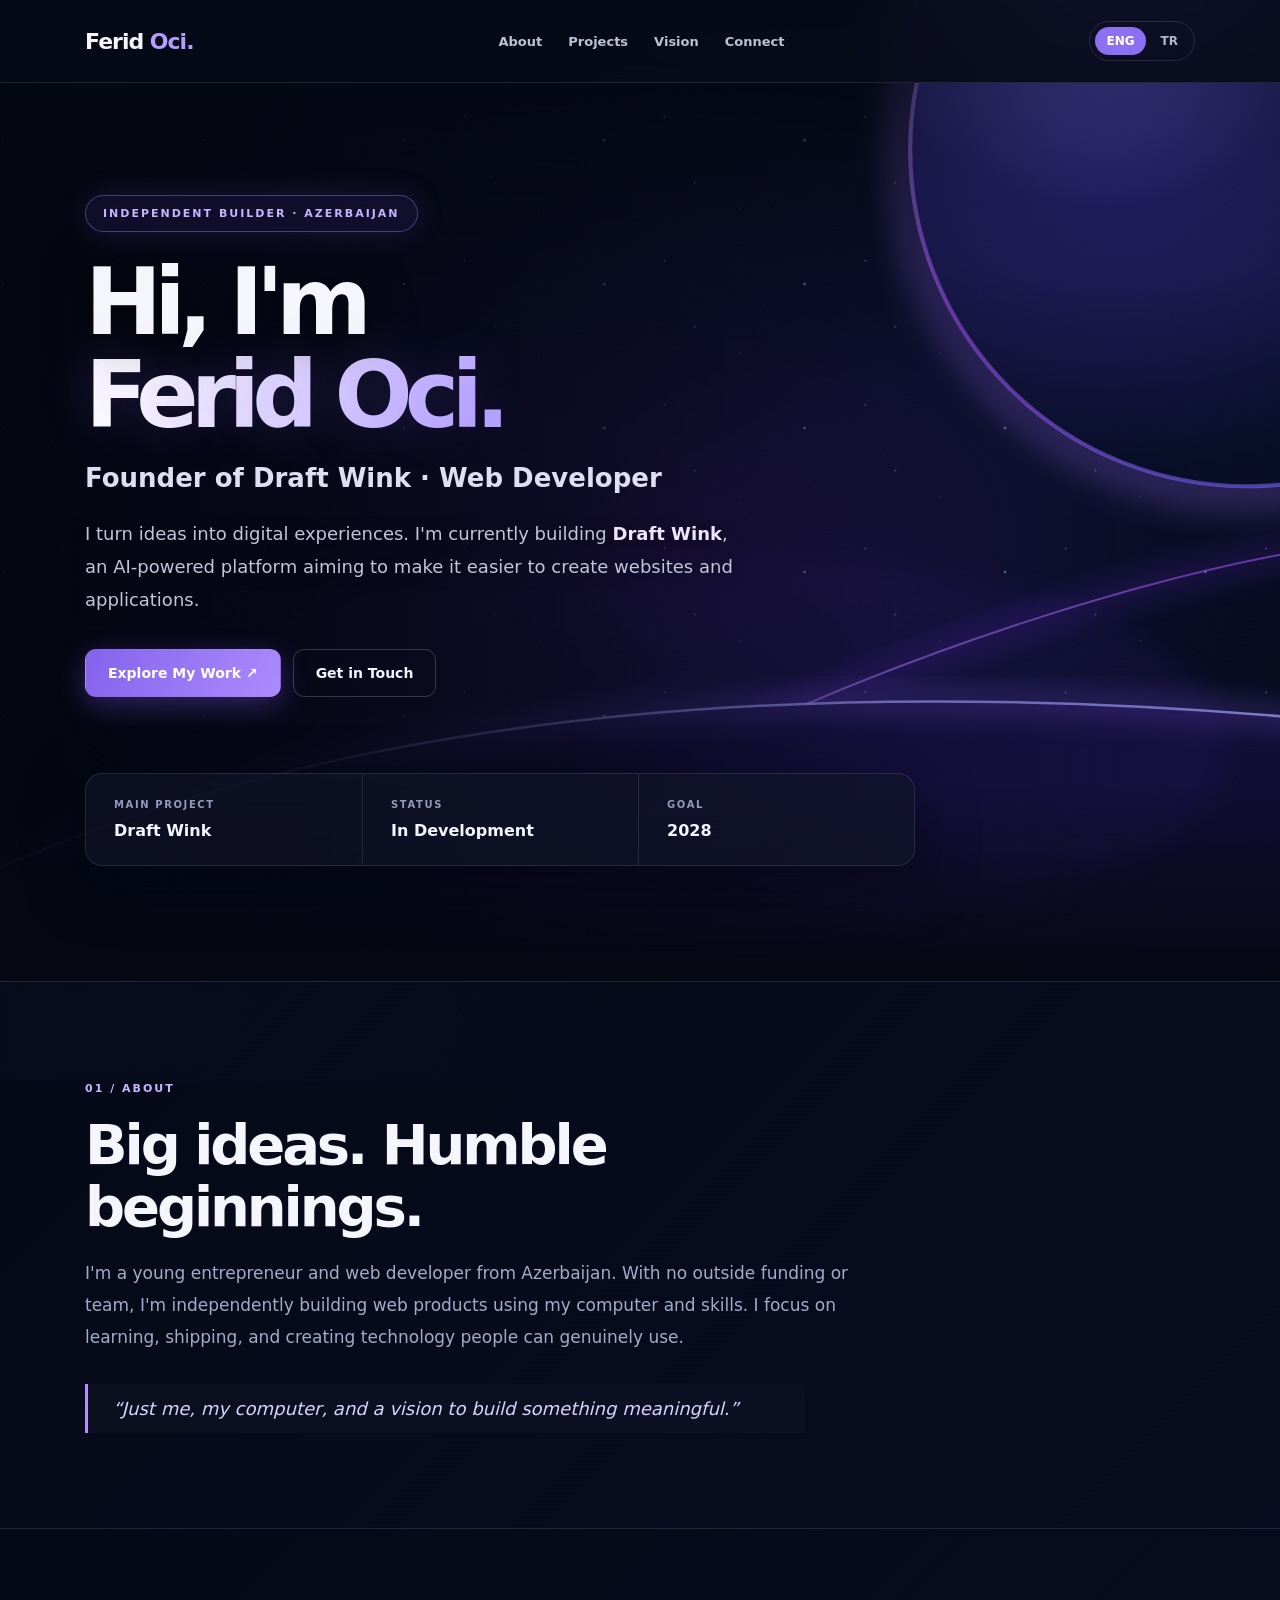
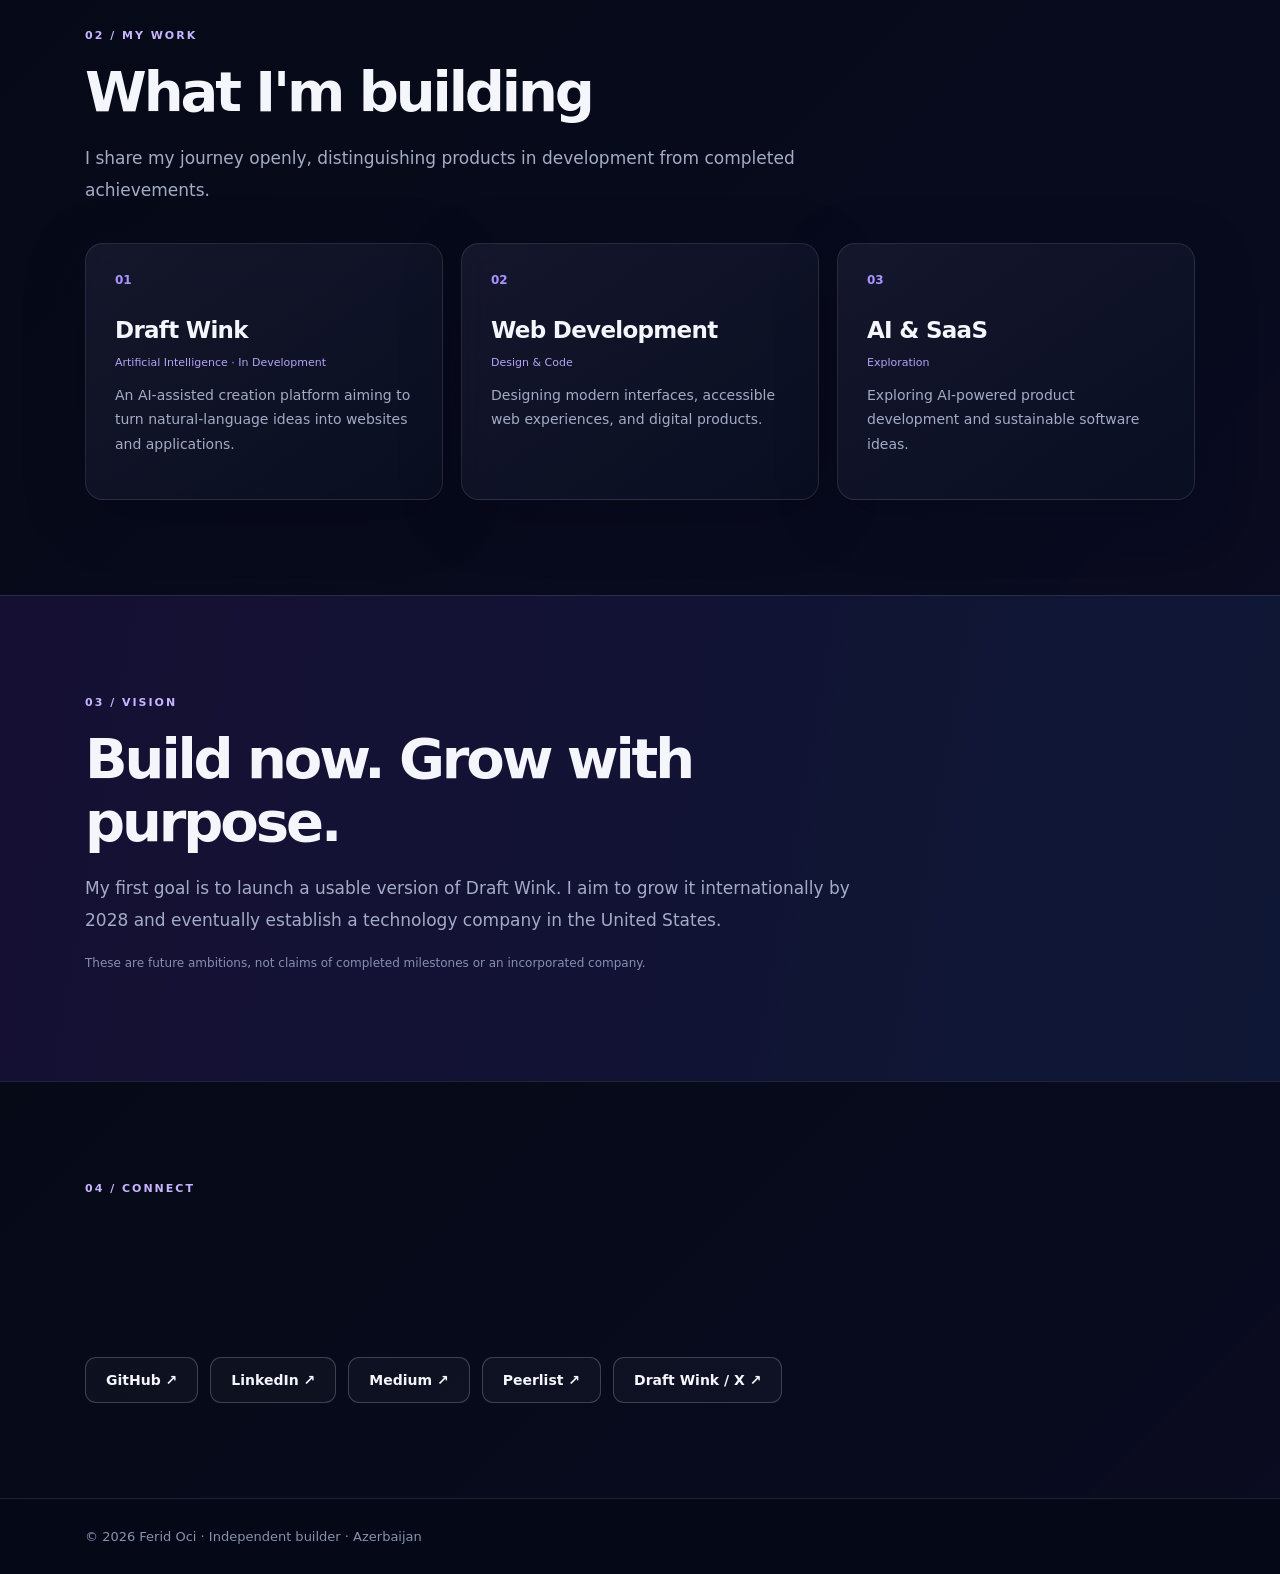
==== commit d9a2e1a0: "Add Ferid Oci Medium profile to portfolio and links" ====
--- a/en/index.html
+++ b/en/index.html
@@ -4,7 +4,7 @@
 <meta name="robots" content="index,follow,max-image-preview:large"><meta name="theme-color" content="#060813">
 <link rel="canonical" href="https://feridoci29-prog.github.io/en/"><link rel="alternate" hreflang="tr" href="https://feridoci29-prog.github.io/"><link rel="alternate" hreflang="en" href="https://feridoci29-prog.github.io/en/"><link rel="alternate" hreflang="x-default" href="https://feridoci29-prog.github.io/en/">
 <meta property="og:type" content="profile"><meta property="og:title" content="Ferid Oci | Founder of Draft Wink & Web Developer"><meta property="og:description" content="Ferid Oci is a young entrepreneur and web developer from Azerbaijan building Draft Wink, an AI-powered website and app creation platform."><meta property="og:url" content="https://feridoci29-prog.github.io/en/">
-<script type="application/ld+json">{"@context":"https://schema.org","@type":"ProfilePage","name":"Ferid Oci | Founder of Draft Wink & Web Developer","url":"https://feridoci29-prog.github.io/en/","mainEntity":{"@type":"Person","name":"Ferid Oci","url":"https://feridoci29-prog.github.io/","jobTitle":"Founder of Draft Wink","description":"Ferid Oci is a young entrepreneur and web developer from Azerbaijan building Draft Wink, an AI-powered website and app creation platform.","sameAs":["https://github.com/feridoci29-prog","https://www.linkedin.com/in/feridoci/","https://peerlist.io/feridoci"]}}</script>
+<script type="application/ld+json">{"@context":"https://schema.org","@type":"ProfilePage","name":"Ferid Oci | Founder of Draft Wink & Web Developer","url":"https://feridoci29-prog.github.io/en/","mainEntity":{"@type":"Person","name":"Ferid Oci","url":"https://feridoci29-prog.github.io/","jobTitle":"Founder of Draft Wink","description":"Ferid Oci is a young entrepreneur and web developer from Azerbaijan building Draft Wink, an AI-powered website and app creation platform.","sameAs":["https://github.com/feridoci29-prog","https://www.linkedin.com/in/feridoci/","https://peerlist.io/feridoci","https://medium.com/@feridoci29"]}}</script>
 <style>:root{color-scheme:dark;--bg:#060813;--surface:#111429;--line:#ffffff1b;--txt:#f5f5fc;--mute:#a3acc6;--accent:#b59cff;font-family:Inter,ui-sans-serif,system-ui,-apple-system,"Segoe UI",sans-serif}*{box-sizing:border-box}html{scroll-behavior:smooth}body{margin:0;background:radial-gradient(ellipse 52% 36% at 85% 8%,#59309c40,transparent),radial-gradient(ellipse 44% 28% at 5% 53%,#253ca333,transparent),var(--bg);color:var(--txt);min-height:100vh}a{color:inherit;text-decoration:none}a:focus-visible{outline:2px solid var(--accent);outline-offset:4px}.container{width:min(1110px,calc(100% - 42px));margin:auto}.nav{min-height:82px;display:flex;align-items:center;gap:30px;justify-content:space-between}.brand{font-size:22px;font-weight:850;letter-spacing:-1px;white-space:nowrap}.brand em{font-style:normal;color:var(--accent)}header{border-bottom:1px solid var(--line);background:#080b17d9;backdrop-filter:blur(16px);position:sticky;top:0;z-index:5}.navlinks{display:flex;align-items:center;gap:26px;color:#bdc2d4;font-size:13px;font-weight:650}.navlinks a:hover{color:#fff}.languages{display:inline-flex;gap:4px;padding:5px;border:1px solid #65658a55;border-radius:999px}.languages a{padding:6px 11px;border-radius:999px;font-size:12px;font-weight:800;color:#b6b6cf}.languages a[aria-current=page]{background:#8c70f2;color:#fff}.hero{padding:112px 0 115px;position:relative;overflow:hidden}.hero:after{content:"";pointer-events:none;position:absolute;right:-270px;top:70px;width:690px;height:690px;border:1px solid #8566dd44;border-radius:50%;box-shadow:0 0 140px #7141a422,inset 40px 30px 100px #6844bf18}.hero-inner{position:relative;z-index:1}.eyebrow,.kicker{display:inline-block;font-size:11px;letter-spacing:2px;font-weight:800;color:#c7b5ff}.eyebrow{background:#7c57ef19;border:1px solid #a48bfd61;padding:11px 17px;border-radius:99px}.hero h1{font-size:clamp(60px,9.3vw,118px);letter-spacing:-.085em;line-height:1.01;max-width:920px;margin:25px 0 20px}.hero h1 span{display:block;background:linear-gradient(115deg,#fff 10%,#bba8ff 60%,#7b94ff);color:transparent;background-clip:text}.role{font-size:clamp(18px,2.5vw,26px);font-weight:600;color:#e0def3;margin:0 0 24px}.lead{font-size:18px;color:var(--mute);max-width:680px;line-height:1.85}.lead strong{color:#eee5ff}.actions{display:flex;gap:12px;flex-wrap:wrap;margin-top:32px}.btn{display:inline-flex;align-items:center;justify-content:center;min-height:48px;padding:12px 22px;border-radius:11px;border:1px solid #ffffff32;font-size:14px;font-weight:750;transition:transform .2s,background .2s}.btn:hover{transform:translateY(-2px)}.btn-primary{background:linear-gradient(115deg,#8463ec,#ac8bfd);border-color:transparent;color:white}.stats{display:grid;grid-template-columns:repeat(3,1fr);margin-top:76px;border:1px solid var(--line);border-radius:17px;background:#ffffff07;max-width:850px}.stat{padding:25px 28px}.stat+.stat{border-left:1px solid var(--line)}.stat small{display:block;color:#919bbb;letter-spacing:1.6px;font-weight:700;font-size:10px;margin-bottom:11px}.stat b{font-size:16px}.section{padding:95px 0;border-top:1px solid var(--line)}.section h2{font-size:clamp(32px,4.8vw,56px);letter-spacing:-.055em;line-height:1.12;margin:18px 0 19px;max-width:780px}.bodycopy{color:var(--mute);font-size:17px;line-height:1.88;max-width:780px}.quote{margin-top:30px;border-left:3px solid #ac91ff;padding:14px 25px;color:#dad1ff;font-size:18px;font-style:italic;background:#ffffff05;max-width:720px}.cards{display:grid;grid-template-columns:repeat(3,minmax(0,1fr));gap:18px;margin-top:36px}.card{border:1px solid var(--line);background:linear-gradient(145deg,#1b1d34b0,#0b1023b0);border-radius:18px;padding:29px;min-height:244px;transition:border-color .2s,transform .2s}.card:hover{border-color:#a18cf078;transform:translateY(-4px)}.card .num{color:#ab93ff;font-size:12px;font-weight:800}.card h3{font-size:23px;letter-spacing:-.7px;margin:30px 0 13px}.card p{color:var(--mute);font-size:14px;line-height:1.75}.card .tag{color:#b4a3f7;font-size:11px}.vision{background:linear-gradient(120deg,#17112b66,#101b3c33)}.note{font-size:12px;color:#8590b0;line-height:1.7;max-width:750px}.social{display:flex;gap:12px;flex-wrap:wrap;margin-top:29px}.social a{border:1px solid #ffffff33;padding:14px 20px;border-radius:11px;font-weight:700;font-size:14px;background:#ffffff08}.social a:hover{background:#ffffff18}footer{border-top:1px solid var(--line);padding:30px 0;color:#8792b0;font-size:13px}@media(max-width:760px){.nav{flex-wrap:wrap;padding:14px 0;gap:12px}.navlinks{order:3;width:100%;justify-content:space-between;gap:8px;font-size:12px}.hero{padding:78px 0 86px}.hero:after{width:380px;height:380px;right:-280px}.hero h1{font-size:clamp(50px,11vw,78px)}.lead{font-size:16px}.stats{margin-top:48px}.stat{padding:16px 12px}.stat b{font-size:13px}.cards{grid-template-columns:1fr}.section{padding:68px 0}.bodycopy{font-size:16px}}@media(prefers-reduced-motion:reduce){html{scroll-behavior:auto}*,*:before,*:after{transition:none!important}}
 .languages button{border:0;background:transparent;color:#b6b6cf;font:inherit;font-size:12px;font-weight:800;cursor:pointer;padding:7px 11px;border-radius:999px}.languages button.active{background:#8c70f2;color:white}.languages button:focus-visible{outline:2px solid #d1c3ff;outline-offset:3px}/* Cosmic visual experience */
 body{background:#050817!important;position:relative;isolation:isolate}
@@ -57,12 +57,12 @@
 <section id="about" class="section"><div class="container"><div class="kicker">01 / HAKKIMDA</div><h2>Büyük fikirler. Mütevazı bir başlangıç.</h2><p class="bodycopy">Azerbaycan'dan genç bir girişimci ve web geliştiriciyim. Bir ekip ya da dış yatırım olmadan, kendi bilgisayarımla web ürünleri üzerinde çalışıyorum. Öğrenmeye, üretmeye ve insanların gerçekten kullanabileceği teknolojiler geliştirmeye odaklanıyorum.</p><div class="quote">“Sadece ben, bilgisayarım ve anlamlı bir şey inşa etme hedefim.”</div></div></section>
 <section id="work" class="section"><div class="container"><div class="kicker">02 / ÇALIŞMALARIM</div><h2>Şu anda ne geliştiriyorum?</h2><p class="bodycopy">Projelerimi henüz tamamlanmış başarılar olarak değil, açık ve şeffaf biçimde gelişim sürecinde paylaşıyorum.</p><div class="cards"><article class="card"><div class="num">01</div><h3>Draft Wink</h3><div class="tag">Yapay Zekâ · Geliştirme Aşamasında</div><p>Doğal dille verilen fikirleri web sitelerine ve uygulamalara dönüştürmeyi hedefleyen AI destekli oluşturma platformu.</p></article><article class="card"><div class="num">02</div><h3>Web Geliştirme</h3><div class="tag">Tasarım ve Kod</div><p>Modern arayüzler, erişilebilir web deneyimleri ve dijital ürünler tasarlıyorum.</p></article><article class="card"><div class="num">03</div><h3>AI & SaaS</h3><div class="tag">Araştırma</div><p>Yapay zekâ destekli ürün geliştirme ve sürdürülebilir yazılım fikirlerini araştırıyorum.</p></article></div></div></section>
 <section id="vision" class="section vision"><div class="container"><div class="kicker">03 / VİZYON</div><h2>Kısa vadede üretmek. Uzun vadede büyümek.</h2><p class="bodycopy">İlk hedefim Draft Wink'in kullanılabilir sürümünü yayımlamak. 2028'e kadar onu uluslararası bir ürüne dönüştürmek, gelecekte ise Amerika Birleşik Devletleri'nde kendi teknoloji şirketimi kurmak istiyorum.</p><p class="note">Bu ifadeler gelecek hedefleridir; tamamlanmış başarıları veya resmî bir şirket kuruluşunu temsil etmez.</p></div></section>
-<section id="connect" class="section"><div class="container"><div class="kicker">04 / BAĞLANTILAR</div><h2>Birlikte bağlantıda kalalım.</h2><p class="bodycopy">Geliştirme yolculuğumu GitHub ve LinkedIn üzerinden takip edebilir, Draft Wink güncellemelerini X'te görebilirsin.</p><div class="social"><a href="https://github.com/feridoci29-prog" target="_blank" rel="noopener noreferrer">GitHub ↗</a><a href="https://www.linkedin.com/in/feridoci/" target="_blank" rel="noopener noreferrer">LinkedIn ↗</a><a href="https://peerlist.io/feridoci" target="_blank" rel="noopener noreferrer">Peerlist ↗</a><a href="https://x.com/DraftWink" target="_blank" rel="noopener noreferrer">Draft Wink / X ↗</a></div></div></section></main>
+<section id="connect" class="section"><div class="container"><div class="kicker">04 / BAĞLANTILAR</div><h2>Birlikte bağlantıda kalalım.</h2><p class="bodycopy">Geliştirme yolculuğumu GitHub ve LinkedIn üzerinden takip edebilir, Draft Wink güncellemelerini X'te görebilirsin.</p><div class="social"><a href="https://github.com/feridoci29-prog" target="_blank" rel="noopener noreferrer">GitHub ↗</a><a href="https://www.linkedin.com/in/feridoci/" target="_blank" rel="noopener noreferrer">LinkedIn ↗</a><a href="https://medium.com/@feridoci29" target="_blank" rel="noopener noreferrer">Medium ↗</a><a href="https://peerlist.io/feridoci" target="_blank" rel="noopener noreferrer">Peerlist ↗</a><a href="https://x.com/DraftWink" target="_blank" rel="noopener noreferrer">Draft Wink / X ↗</a></div></div></section></main>
 <footer><div class="container">© 2026 Ferid Oci · Bağımsız geliştirici · Azerbaycan</div></footer><template id="english-main"><section class="hero"><div class="container hero-inner"><span class="eyebrow">INDEPENDENT BUILDER · AZERBAIJAN</span><h1>Hi, I'm<span>Ferid Oci.</span></h1><p class="role">Founder of Draft Wink · Web Developer</p><p class="lead">I turn ideas into digital experiences. I'm currently building <strong>Draft Wink</strong>, an AI-powered platform aiming to make it easier to create websites and applications.</p><div class="actions"><a class="btn btn-primary" href="#work">Explore My Work ↗</a><a class="btn" href="#connect">Get in Touch</a></div><div class="stats"><div class="stat"><small>MAIN PROJECT</small><b>Draft Wink</b></div><div class="stat"><small>STATUS</small><b>In Development</b></div><div class="stat"><small>GOAL</small><b>2028</b></div></div></div></section>
 <section id="about" class="section"><div class="container"><div class="kicker">01 / ABOUT</div><h2>Big ideas. Humble beginnings.</h2><p class="bodycopy">I'm a young entrepreneur and web developer from Azerbaijan. With no outside funding or team, I'm independently building web products using my computer and skills. I focus on learning, shipping, and creating technology people can genuinely use.</p><div class="quote">“Just me, my computer, and a vision to build something meaningful.”</div></div></section>
 <section id="work" class="section"><div class="container"><div class="kicker">02 / MY WORK</div><h2>What I'm building</h2><p class="bodycopy">I share my journey openly, distinguishing products in development from completed achievements.</p><div class="cards"><article class="card"><div class="num">01</div><h3>Draft Wink</h3><div class="tag">Artificial Intelligence · In Development</div><p>An AI-assisted creation platform aiming to turn natural-language ideas into websites and applications.</p></article><article class="card"><div class="num">02</div><h3>Web Development</h3><div class="tag">Design & Code</div><p>Designing modern interfaces, accessible web experiences, and digital products.</p></article><article class="card"><div class="num">03</div><h3>AI & SaaS</h3><div class="tag">Exploration</div><p>Exploring AI-powered product development and sustainable software ideas.</p></article></div></div></section>
 <section id="vision" class="section vision"><div class="container"><div class="kicker">03 / VISION</div><h2>Build now. Grow with purpose.</h2><p class="bodycopy">My first goal is to launch a usable version of Draft Wink. I aim to grow it internationally by 2028 and eventually establish a technology company in the United States.</p><p class="note">These are future ambitions, not claims of completed milestones or an incorporated company.</p></div></section>
-<section id="connect" class="section"><div class="container"><div class="kicker">04 / CONNECT</div><h2>Let's stay connected.</h2><p class="bodycopy">Follow my development journey on GitHub and LinkedIn, or find Draft Wink updates on X.</p><div class="social"><a href="https://github.com/feridoci29-prog" target="_blank" rel="noopener noreferrer">GitHub ↗</a><a href="https://www.linkedin.com/in/feridoci/" target="_blank" rel="noopener noreferrer">LinkedIn ↗</a><a href="https://peerlist.io/feridoci" target="_blank" rel="noopener noreferrer">Peerlist ↗</a><a href="https://x.com/DraftWink" target="_blank" rel="noopener noreferrer">Draft Wink / X ↗</a></div></div></section></template><template id="english-footer"><div class="container">© 2026 Ferid Oci · Independent builder · Azerbaijan</div></template><script>
+<section id="connect" class="section"><div class="container"><div class="kicker">04 / CONNECT</div><h2>Let's stay connected.</h2><p class="bodycopy">Follow my development journey on GitHub and LinkedIn, or find Draft Wink updates on X.</p><div class="social"><a href="https://github.com/feridoci29-prog" target="_blank" rel="noopener noreferrer">GitHub ↗</a><a href="https://www.linkedin.com/in/feridoci/" target="_blank" rel="noopener noreferrer">LinkedIn ↗</a><a href="https://medium.com/@feridoci29" target="_blank" rel="noopener noreferrer">Medium ↗</a><a href="https://peerlist.io/feridoci" target="_blank" rel="noopener noreferrer">Peerlist ↗</a><a href="https://x.com/DraftWink" target="_blank" rel="noopener noreferrer">Draft Wink / X ↗</a></div></div></section></template><template id="english-footer"><div class="container">© 2026 Ferid Oci · Independent builder · Azerbaijan</div></template><script>
 (function(){
   const dictionary={
     tr:{title:"Ferid Oci | Draft Wink Kurucusu ve Web Geliştirici",description:"Ferid Oci, Azerbaycan'dan genç girişimci ve web geliştirici. Yapay zekâ ile web sitesi ve uygulama oluşturmayı hedefleyen Draft Wink'i geliştiriyor.",nav:["Hakkımda","Projeler","Hedefler","İletişim"]},
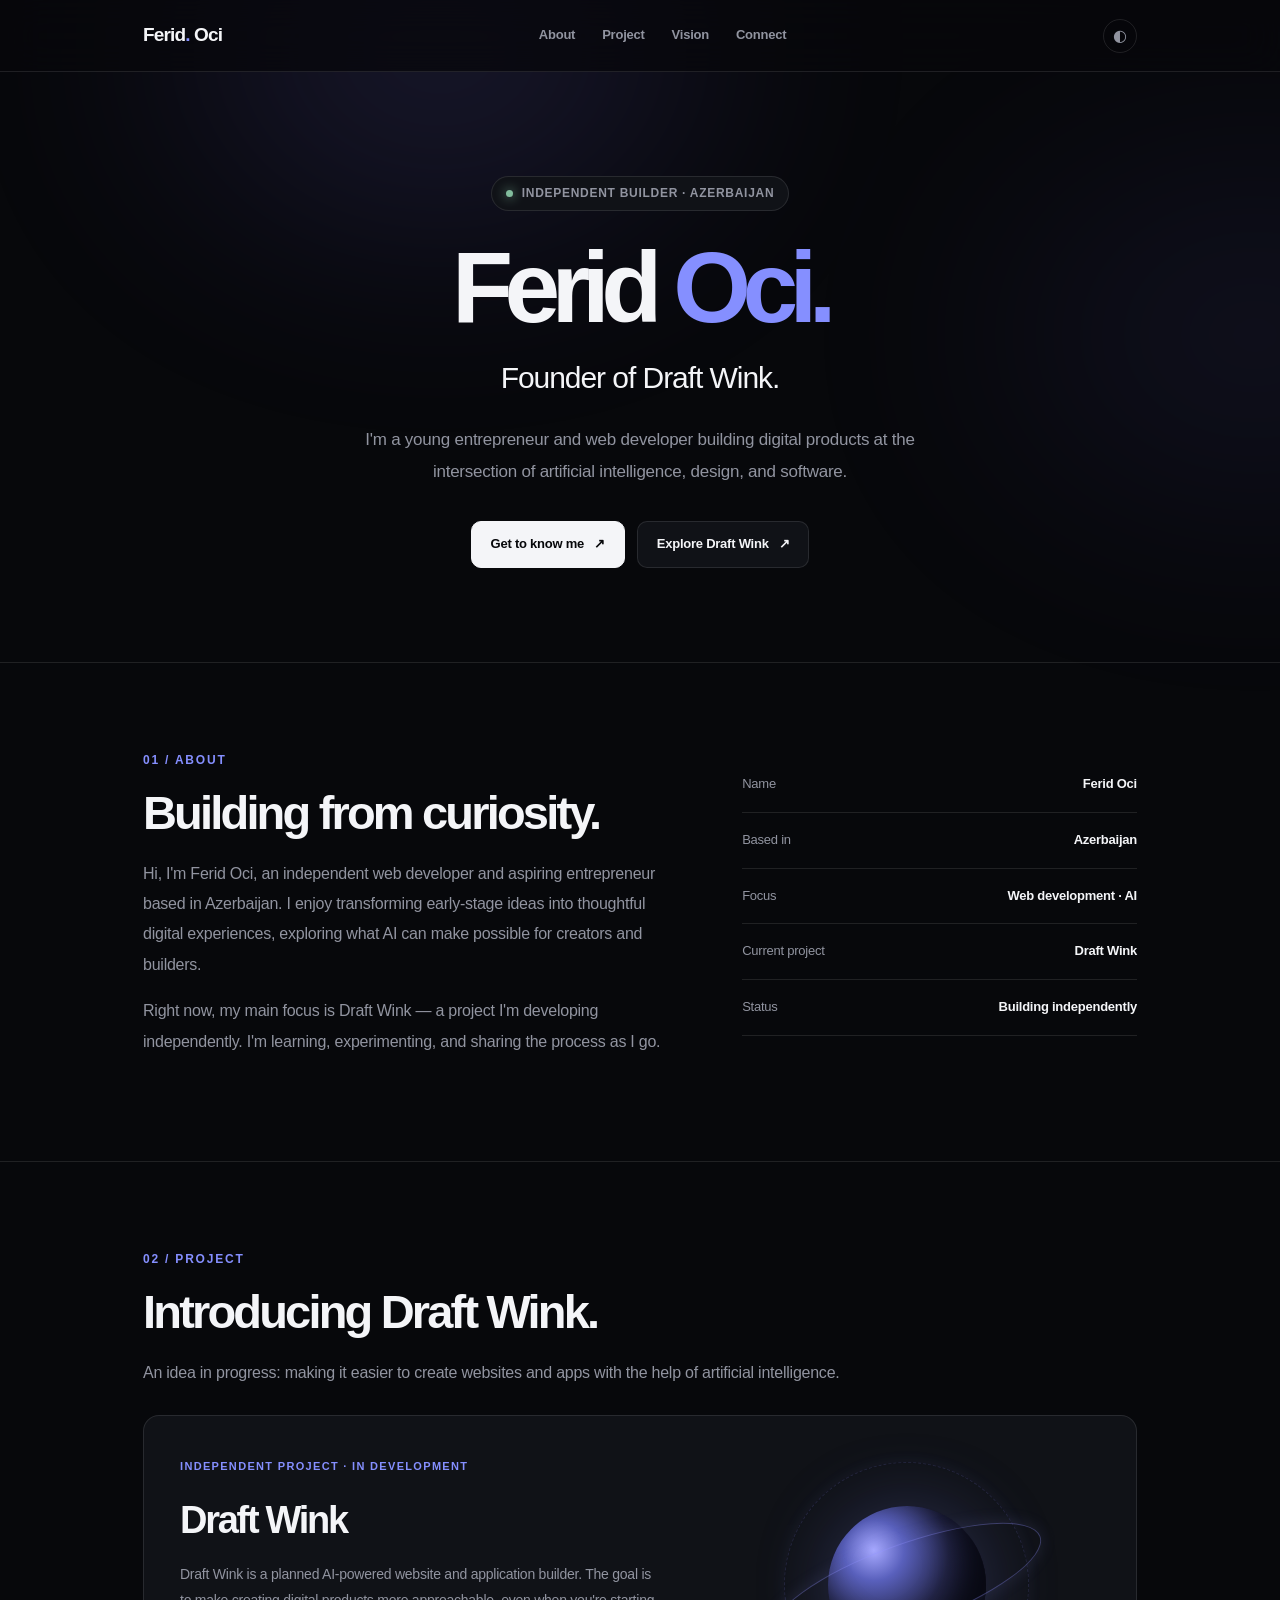
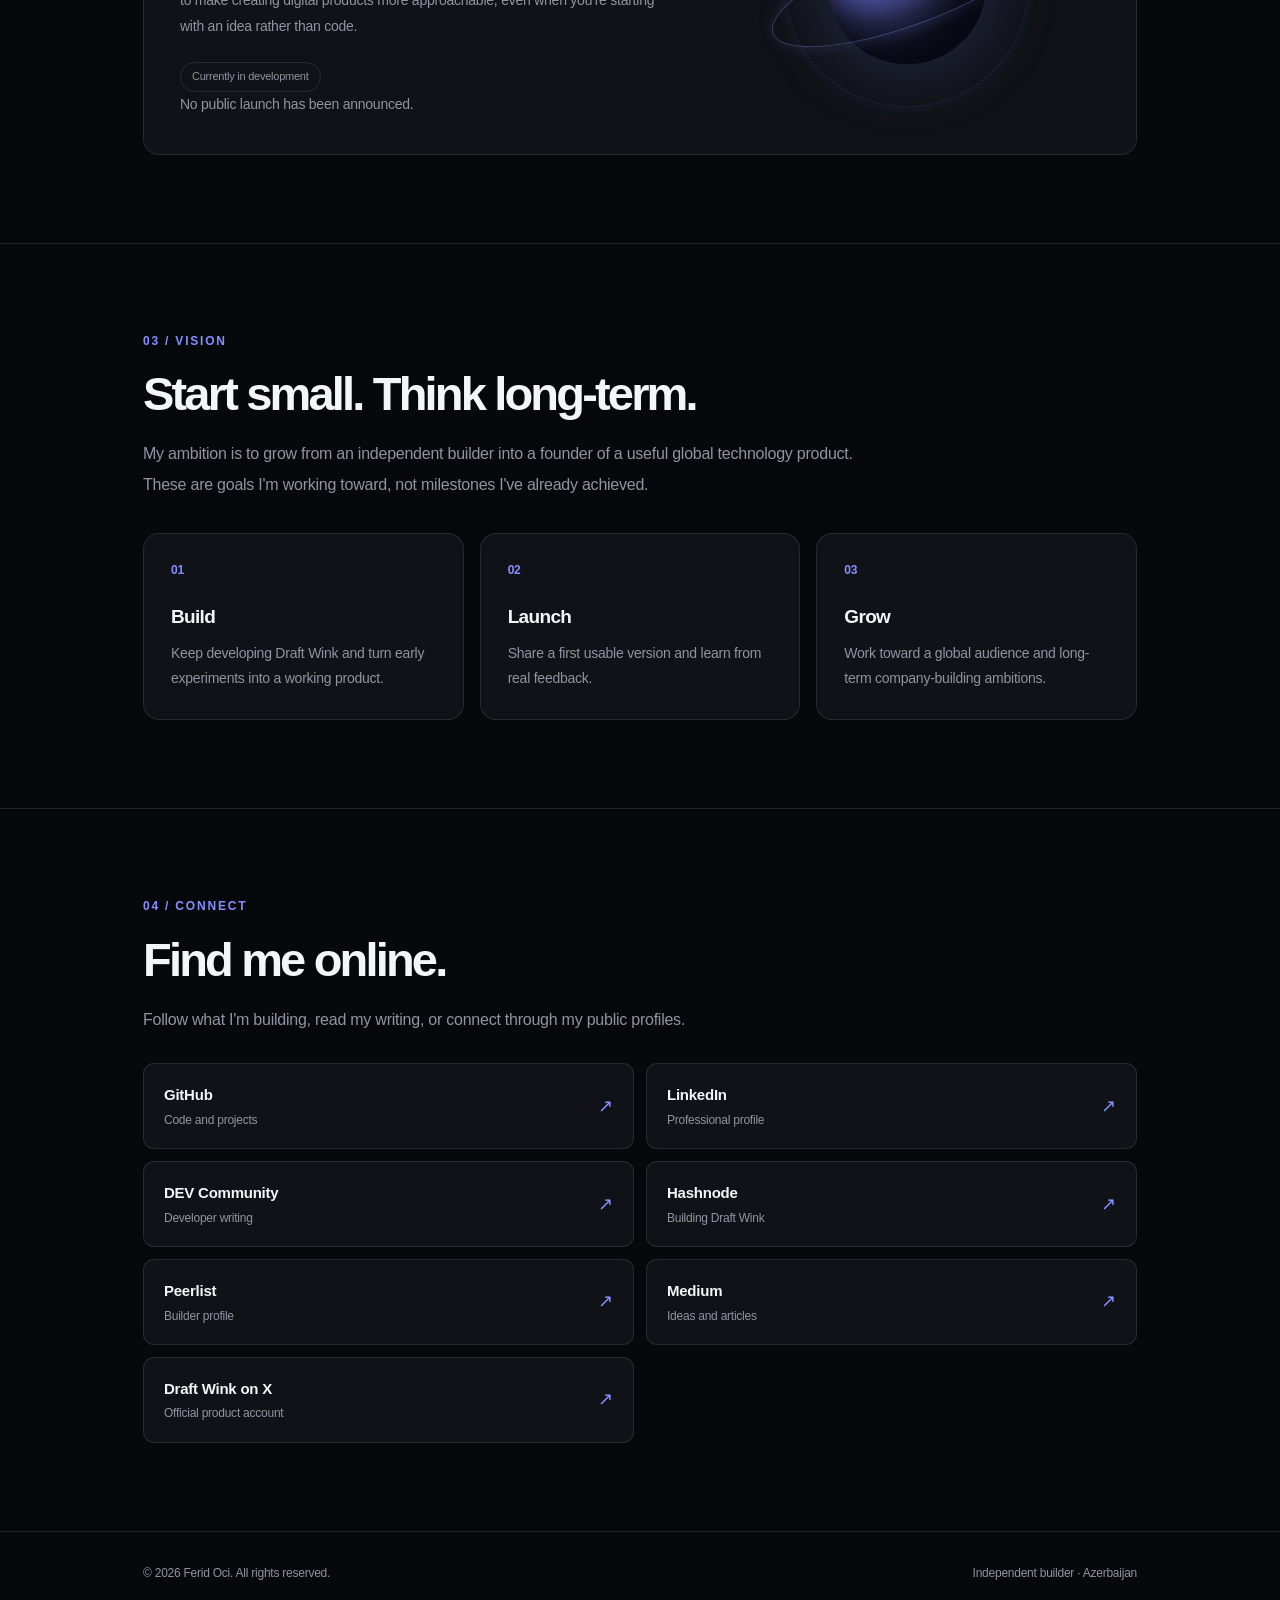
==== commit 2a8ac8b8: "Consolidate English-only portfolio at GitHub Pages root" ====
--- a/en/index.html
+++ b/en/index.html
@@ -1,106 +1 @@
-<!doctype html>
-<html lang="en"><head><meta charset="utf-8"><meta name="viewport" content="width=device-width, initial-scale=1">
-<title>Ferid Oci | Founder of Draft Wink & Web Developer</title><meta name="description" content="Ferid Oci is a young entrepreneur and web developer from Azerbaijan building Draft Wink, an AI-powered website and app creation platform.">
-<meta name="robots" content="index,follow,max-image-preview:large"><meta name="theme-color" content="#060813">
-<link rel="canonical" href="https://feridoci29-prog.github.io/en/"><link rel="alternate" hreflang="tr" href="https://feridoci29-prog.github.io/"><link rel="alternate" hreflang="en" href="https://feridoci29-prog.github.io/en/"><link rel="alternate" hreflang="x-default" href="https://feridoci29-prog.github.io/en/">
-<meta property="og:type" content="profile"><meta property="og:title" content="Ferid Oci | Founder of Draft Wink & Web Developer"><meta property="og:description" content="Ferid Oci is a young entrepreneur and web developer from Azerbaijan building Draft Wink, an AI-powered website and app creation platform."><meta property="og:url" content="https://feridoci29-prog.github.io/en/">
-<script type="application/ld+json">{"@context":"https://schema.org","@type":"ProfilePage","name":"Ferid Oci | Founder of Draft Wink & Web Developer","url":"https://feridoci29-prog.github.io/en/","mainEntity":{"@type":"Person","name":"Ferid Oci","url":"https://feridoci29-prog.github.io/","jobTitle":"Founder of Draft Wink","description":"Ferid Oci is a young entrepreneur and web developer from Azerbaijan building Draft Wink, an AI-powered website and app creation platform.","sameAs":["https://github.com/feridoci29-prog","https://www.linkedin.com/in/feridoci/","https://peerlist.io/feridoci","https://medium.com/@feridoci29"]}}</script>
-<style>:root{color-scheme:dark;--bg:#060813;--surface:#111429;--line:#ffffff1b;--txt:#f5f5fc;--mute:#a3acc6;--accent:#b59cff;font-family:Inter,ui-sans-serif,system-ui,-apple-system,"Segoe UI",sans-serif}*{box-sizing:border-box}html{scroll-behavior:smooth}body{margin:0;background:radial-gradient(ellipse 52% 36% at 85% 8%,#59309c40,transparent),radial-gradient(ellipse 44% 28% at 5% 53%,#253ca333,transparent),var(--bg);color:var(--txt);min-height:100vh}a{color:inherit;text-decoration:none}a:focus-visible{outline:2px solid var(--accent);outline-offset:4px}.container{width:min(1110px,calc(100% - 42px));margin:auto}.nav{min-height:82px;display:flex;align-items:center;gap:30px;justify-content:space-between}.brand{font-size:22px;font-weight:850;letter-spacing:-1px;white-space:nowrap}.brand em{font-style:normal;color:var(--accent)}header{border-bottom:1px solid var(--line);background:#080b17d9;backdrop-filter:blur(16px);position:sticky;top:0;z-index:5}.navlinks{display:flex;align-items:center;gap:26px;color:#bdc2d4;font-size:13px;font-weight:650}.navlinks a:hover{color:#fff}.languages{display:inline-flex;gap:4px;padding:5px;border:1px solid #65658a55;border-radius:999px}.languages a{padding:6px 11px;border-radius:999px;font-size:12px;font-weight:800;color:#b6b6cf}.languages a[aria-current=page]{background:#8c70f2;color:#fff}.hero{padding:112px 0 115px;position:relative;overflow:hidden}.hero:after{content:"";pointer-events:none;position:absolute;right:-270px;top:70px;width:690px;height:690px;border:1px solid #8566dd44;border-radius:50%;box-shadow:0 0 140px #7141a422,inset 40px 30px 100px #6844bf18}.hero-inner{position:relative;z-index:1}.eyebrow,.kicker{display:inline-block;font-size:11px;letter-spacing:2px;font-weight:800;color:#c7b5ff}.eyebrow{background:#7c57ef19;border:1px solid #a48bfd61;padding:11px 17px;border-radius:99px}.hero h1{font-size:clamp(60px,9.3vw,118px);letter-spacing:-.085em;line-height:1.01;max-width:920px;margin:25px 0 20px}.hero h1 span{display:block;background:linear-gradient(115deg,#fff 10%,#bba8ff 60%,#7b94ff);color:transparent;background-clip:text}.role{font-size:clamp(18px,2.5vw,26px);font-weight:600;color:#e0def3;margin:0 0 24px}.lead{font-size:18px;color:var(--mute);max-width:680px;line-height:1.85}.lead strong{color:#eee5ff}.actions{display:flex;gap:12px;flex-wrap:wrap;margin-top:32px}.btn{display:inline-flex;align-items:center;justify-content:center;min-height:48px;padding:12px 22px;border-radius:11px;border:1px solid #ffffff32;font-size:14px;font-weight:750;transition:transform .2s,background .2s}.btn:hover{transform:translateY(-2px)}.btn-primary{background:linear-gradient(115deg,#8463ec,#ac8bfd);border-color:transparent;color:white}.stats{display:grid;grid-template-columns:repeat(3,1fr);margin-top:76px;border:1px solid var(--line);border-radius:17px;background:#ffffff07;max-width:850px}.stat{padding:25px 28px}.stat+.stat{border-left:1px solid var(--line)}.stat small{display:block;color:#919bbb;letter-spacing:1.6px;font-weight:700;font-size:10px;margin-bottom:11px}.stat b{font-size:16px}.section{padding:95px 0;border-top:1px solid var(--line)}.section h2{font-size:clamp(32px,4.8vw,56px);letter-spacing:-.055em;line-height:1.12;margin:18px 0 19px;max-width:780px}.bodycopy{color:var(--mute);font-size:17px;line-height:1.88;max-width:780px}.quote{margin-top:30px;border-left:3px solid #ac91ff;padding:14px 25px;color:#dad1ff;font-size:18px;font-style:italic;background:#ffffff05;max-width:720px}.cards{display:grid;grid-template-columns:repeat(3,minmax(0,1fr));gap:18px;margin-top:36px}.card{border:1px solid var(--line);background:linear-gradient(145deg,#1b1d34b0,#0b1023b0);border-radius:18px;padding:29px;min-height:244px;transition:border-color .2s,transform .2s}.card:hover{border-color:#a18cf078;transform:translateY(-4px)}.card .num{color:#ab93ff;font-size:12px;font-weight:800}.card h3{font-size:23px;letter-spacing:-.7px;margin:30px 0 13px}.card p{color:var(--mute);font-size:14px;line-height:1.75}.card .tag{color:#b4a3f7;font-size:11px}.vision{background:linear-gradient(120deg,#17112b66,#101b3c33)}.note{font-size:12px;color:#8590b0;line-height:1.7;max-width:750px}.social{display:flex;gap:12px;flex-wrap:wrap;margin-top:29px}.social a{border:1px solid #ffffff33;padding:14px 20px;border-radius:11px;font-weight:700;font-size:14px;background:#ffffff08}.social a:hover{background:#ffffff18}footer{border-top:1px solid var(--line);padding:30px 0;color:#8792b0;font-size:13px}@media(max-width:760px){.nav{flex-wrap:wrap;padding:14px 0;gap:12px}.navlinks{order:3;width:100%;justify-content:space-between;gap:8px;font-size:12px}.hero{padding:78px 0 86px}.hero:after{width:380px;height:380px;right:-280px}.hero h1{font-size:clamp(50px,11vw,78px)}.lead{font-size:16px}.stats{margin-top:48px}.stat{padding:16px 12px}.stat b{font-size:13px}.cards{grid-template-columns:1fr}.section{padding:68px 0}.bodycopy{font-size:16px}}@media(prefers-reduced-motion:reduce){html{scroll-behavior:auto}*,*:before,*:after{transition:none!important}}
-.languages button{border:0;background:transparent;color:#b6b6cf;font:inherit;font-size:12px;font-weight:800;cursor:pointer;padding:7px 11px;border-radius:999px}.languages button.active{background:#8c70f2;color:white}.languages button:focus-visible{outline:2px solid #d1c3ff;outline-offset:3px}/* Cosmic visual experience */
-body{background:#050817!important;position:relative;isolation:isolate}
-body::before{content:"";position:fixed;inset:0;z-index:-2;pointer-events:none;background:linear-gradient(90deg,#050817ed 0%,#050817b3 46%,#05081755 100%),url('/assets/cosmic-background.svg') center top/cover no-repeat}
-body::after{content:"";position:fixed;inset:-20%;pointer-events:none;z-index:-1;background:radial-gradient(circle at 60% 45%,#7d40ff18,transparent 36%),radial-gradient(circle at 15% 85%,#3267f51a,transparent 37%);animation:nebulaDrift 20s ease-in-out infinite alternate}
-.hero{min-height:700px;display:flex;align-items:center}
-.hero:before{content:"";position:absolute;inset:0;pointer-events:none;background:linear-gradient(180deg,#070a1400 75%,#050817e8)}
-.hero:after{opacity:.4;animation:orbitBreath 11s ease-in-out infinite alternate}
-.hero h1 span{text-shadow:0 0 50px #8d69f33a}
-.eyebrow{box-shadow:0 0 30px #9c7dff25}
-.card{backdrop-filter:blur(16px);box-shadow:0 15px 60px #03031544;position:relative;overflow:hidden}
-.card:before{content:"";position:absolute;inset:0;pointer-events:none;background:radial-gradient(400px circle at var(--mx,50%) var(--my,0%),#b69aff1b,transparent 65%);opacity:0;transition:opacity .3s}
-.card:hover:before{opacity:1}.card:hover{box-shadow:0 22px 64px #4430ac2a;border-color:#b29aff99}
-.section{background:linear-gradient(135deg,#070a17d8,#0b0d23cb);backdrop-filter:blur(8px)}
-.section.vision{background:linear-gradient(100deg,#171136ed,#111a3bd9)}
-.btn-primary{box-shadow:0 8px 28px #865aff55}.btn-primary:hover{box-shadow:0 13px 38px #946fff8c}
-.stat{transition:background .25s}.stat:hover{background:#a38bff12}
-.reveal-on-scroll{opacity:0;transform:translateY(25px);transition:opacity .8s ease,transform .8s ease}
-.reveal-on-scroll.is-visible{opacity:1;transform:translateY(0)}
-#cursor-glow{position:fixed;width:320px;height:320px;left:0;top:0;border-radius:50%;background:radial-gradient(circle,#9a76fa28 0%,#9164ff0b 38%,transparent 70%);pointer-events:none;z-index:20;transform:translate3d(-500px,-500px,0);mix-blend-mode:screen}
-.touch-pulse{position:fixed;width:12px;height:12px;border-radius:50%;pointer-events:none;border:2px solid #b4a1ff;z-index:30;animation:touchPulse .6s ease-out forwards}
-@keyframes nebulaDrift{from{transform:translate3d(-2%,0,0) scale(1)}to{transform:translate3d(2%,-2%,0) scale(1.08)}}
-@keyframes orbitBreath{from{transform:translateY(0)}to{transform:translateY(-18px)}}
-@keyframes touchPulse{from{transform:translate(-50%,-50%) scale(.4);opacity:1}to{transform:translate(-50%,-50%) scale(6);opacity:0}}
-@media(hover:hover) and (pointer:fine){a,button{cursor:pointer}a:hover,button:hover{filter:brightness(1.07)}}
-@media(max-width:760px){.hero{min-height:600px}body::before{background-position:65% top;background-image:linear-gradient(90deg,#050817ed,#050817ab),url('/assets/cosmic-background.svg')}#cursor-glow{display:none}}
-@media(prefers-reduced-motion:reduce){body::after,.hero:after{animation:none!important}.reveal-on-scroll{opacity:1!important;transform:none!important;transition:none!important}.touch-pulse{display:none}}
-
-/* Draft Wink founder hero photography */
-.hero{min-height:min(790px,94vh);background:linear-gradient(90deg,rgba(4,6,16,.94) 0%,rgba(5,7,20,.91) 24%,rgba(5,7,20,.66) 45%,rgba(5,7,20,.20) 70%,rgba(5,7,20,.1) 100%),url('/assets/draft-wink-hero.webp') center center/cover no-repeat,url('/assets/cosmic-background.svg') center center/cover no-repeat;isolation:isolate}
-.hero:before{background:linear-gradient(0deg,#060813 0%,transparent 22%,transparent 79%,#0608136b 100%)!important;z-index:0}
-.hero:after{display:none}
-.hero-inner{max-width:1110px}
-.hero .hero-inner>.eyebrow,.hero .hero-inner>h1,.hero .hero-inner>.role,.hero .hero-inner>.lead,.hero .hero-inner>.actions{max-width:660px}
-.hero .lead{max-width:590px;color:#c2c4d9;text-shadow:0 2px 15px #0009}
-.hero .stats{max-width:830px;background:#111428a8;backdrop-filter:blur(14px);box-shadow:0 18px 55px #04061690}
-.hero h1{font-size:clamp(54px,7.2vw,92px);text-shadow:0 8px 45px #000a}
-.hero{animation:dwHeroReveal 1.3s ease both}
-.hero .hero-inner{animation:dwTextRise 1s ease .15s both}
-.hero .eyebrow{backdrop-filter:blur(10px)}
-.hero::selection{background:#7854f4}
-@keyframes dwHeroReveal{from{opacity:.55}to{opacity:1}}
-@keyframes dwTextRise{from{opacity:0;transform:translateY(18px)}to{opacity:1;transform:translateY(0)}}
-@media(min-width:900px) and (prefers-reduced-motion:no-preference){.hero{background-size:cover;transition:background-position .7s ease}}
-@media(max-width:760px){.hero{min-height:690px;background:linear-gradient(180deg,#060814be 0%,#060814e8 55%,#060814 100%),url('/assets/draft-wink-hero.webp') 58% center/cover no-repeat,url('/assets/cosmic-background.svg') center center/cover no-repeat}.hero .stats{background:#111429db}.hero h1{font-size:clamp(46px,10vw,72px)}}
-@media(prefers-reduced-motion:reduce){.hero,.hero .hero-inner{animation:none!important}}
-</style></head><body>
-<header><nav class="container nav" aria-label="Main navigation"><a href="https://feridoci29-prog.github.io/" class="brand">Ferid <em>Oci.</em></a><div class="navlinks"><a href="#about">About</a><a href="#work">Projects</a><a href="#vision">Vision</a><a href="#connect">Connect</a></div><div class="languages" aria-label="Site language"><button type="button" data-lang="en" aria-label="Switch to English">ENG</button><button type="button" data-lang="tr" aria-label="Türkçeye geç">TR</button></div></nav></header>
-<main><section class="hero"><div class="container hero-inner"><span class="eyebrow">BAĞIMSIZ GELİŞTİRİCİ · AZERBAYCAN</span><h1>Merhaba, ben<span>Ferid Oci.</span></h1><p class="role">Draft Wink Kurucusu · Web Geliştirici</p><p class="lead">Fikirleri dijital ürünlere dönüştürüyorum. Şu anda yapay zekâ yardımıyla web siteleri ve uygulamalar geliştirmeyi kolaylaştırmayı amaçlayan <strong>Draft Wink</strong> üzerinde çalışıyorum.</p><div class="actions"><a class="btn btn-primary" href="#work">Projelerimi İncele ↗</a><a class="btn" href="#connect">Benimle Bağlantı Kur</a></div><div class="stats"><div class="stat"><small>ANA PROJE</small><b>Draft Wink</b></div><div class="stat"><small>DURUM</small><b>Geliştirme Aşamasında</b></div><div class="stat"><small>HEDEF</small><b>2028</b></div></div></div></section>
-<section id="about" class="section"><div class="container"><div class="kicker">01 / HAKKIMDA</div><h2>Büyük fikirler. Mütevazı bir başlangıç.</h2><p class="bodycopy">Azerbaycan'dan genç bir girişimci ve web geliştiriciyim. Bir ekip ya da dış yatırım olmadan, kendi bilgisayarımla web ürünleri üzerinde çalışıyorum. Öğrenmeye, üretmeye ve insanların gerçekten kullanabileceği teknolojiler geliştirmeye odaklanıyorum.</p><div class="quote">“Sadece ben, bilgisayarım ve anlamlı bir şey inşa etme hedefim.”</div></div></section>
-<section id="work" class="section"><div class="container"><div class="kicker">02 / ÇALIŞMALARIM</div><h2>Şu anda ne geliştiriyorum?</h2><p class="bodycopy">Projelerimi henüz tamamlanmış başarılar olarak değil, açık ve şeffaf biçimde gelişim sürecinde paylaşıyorum.</p><div class="cards"><article class="card"><div class="num">01</div><h3>Draft Wink</h3><div class="tag">Yapay Zekâ · Geliştirme Aşamasında</div><p>Doğal dille verilen fikirleri web sitelerine ve uygulamalara dönüştürmeyi hedefleyen AI destekli oluşturma platformu.</p></article><article class="card"><div class="num">02</div><h3>Web Geliştirme</h3><div class="tag">Tasarım ve Kod</div><p>Modern arayüzler, erişilebilir web deneyimleri ve dijital ürünler tasarlıyorum.</p></article><article class="card"><div class="num">03</div><h3>AI & SaaS</h3><div class="tag">Araştırma</div><p>Yapay zekâ destekli ürün geliştirme ve sürdürülebilir yazılım fikirlerini araştırıyorum.</p></article></div></div></section>
-<section id="vision" class="section vision"><div class="container"><div class="kicker">03 / VİZYON</div><h2>Kısa vadede üretmek. Uzun vadede büyümek.</h2><p class="bodycopy">İlk hedefim Draft Wink'in kullanılabilir sürümünü yayımlamak. 2028'e kadar onu uluslararası bir ürüne dönüştürmek, gelecekte ise Amerika Birleşik Devletleri'nde kendi teknoloji şirketimi kurmak istiyorum.</p><p class="note">Bu ifadeler gelecek hedefleridir; tamamlanmış başarıları veya resmî bir şirket kuruluşunu temsil etmez.</p></div></section>
-<section id="connect" class="section"><div class="container"><div class="kicker">04 / BAĞLANTILAR</div><h2>Birlikte bağlantıda kalalım.</h2><p class="bodycopy">Geliştirme yolculuğumu GitHub ve LinkedIn üzerinden takip edebilir, Draft Wink güncellemelerini X'te görebilirsin.</p><div class="social"><a href="https://github.com/feridoci29-prog" target="_blank" rel="noopener noreferrer">GitHub ↗</a><a href="https://www.linkedin.com/in/feridoci/" target="_blank" rel="noopener noreferrer">LinkedIn ↗</a><a href="https://medium.com/@feridoci29" target="_blank" rel="noopener noreferrer">Medium ↗</a><a href="https://peerlist.io/feridoci" target="_blank" rel="noopener noreferrer">Peerlist ↗</a><a href="https://x.com/DraftWink" target="_blank" rel="noopener noreferrer">Draft Wink / X ↗</a></div></div></section></main>
-<footer><div class="container">© 2026 Ferid Oci · Bağımsız geliştirici · Azerbaycan</div></footer><template id="english-main"><section class="hero"><div class="container hero-inner"><span class="eyebrow">INDEPENDENT BUILDER · AZERBAIJAN</span><h1>Hi, I'm<span>Ferid Oci.</span></h1><p class="role">Founder of Draft Wink · Web Developer</p><p class="lead">I turn ideas into digital experiences. I'm currently building <strong>Draft Wink</strong>, an AI-powered platform aiming to make it easier to create websites and applications.</p><div class="actions"><a class="btn btn-primary" href="#work">Explore My Work ↗</a><a class="btn" href="#connect">Get in Touch</a></div><div class="stats"><div class="stat"><small>MAIN PROJECT</small><b>Draft Wink</b></div><div class="stat"><small>STATUS</small><b>In Development</b></div><div class="stat"><small>GOAL</small><b>2028</b></div></div></div></section>
-<section id="about" class="section"><div class="container"><div class="kicker">01 / ABOUT</div><h2>Big ideas. Humble beginnings.</h2><p class="bodycopy">I'm a young entrepreneur and web developer from Azerbaijan. With no outside funding or team, I'm independently building web products using my computer and skills. I focus on learning, shipping, and creating technology people can genuinely use.</p><div class="quote">“Just me, my computer, and a vision to build something meaningful.”</div></div></section>
-<section id="work" class="section"><div class="container"><div class="kicker">02 / MY WORK</div><h2>What I'm building</h2><p class="bodycopy">I share my journey openly, distinguishing products in development from completed achievements.</p><div class="cards"><article class="card"><div class="num">01</div><h3>Draft Wink</h3><div class="tag">Artificial Intelligence · In Development</div><p>An AI-assisted creation platform aiming to turn natural-language ideas into websites and applications.</p></article><article class="card"><div class="num">02</div><h3>Web Development</h3><div class="tag">Design & Code</div><p>Designing modern interfaces, accessible web experiences, and digital products.</p></article><article class="card"><div class="num">03</div><h3>AI & SaaS</h3><div class="tag">Exploration</div><p>Exploring AI-powered product development and sustainable software ideas.</p></article></div></div></section>
-<section id="vision" class="section vision"><div class="container"><div class="kicker">03 / VISION</div><h2>Build now. Grow with purpose.</h2><p class="bodycopy">My first goal is to launch a usable version of Draft Wink. I aim to grow it internationally by 2028 and eventually establish a technology company in the United States.</p><p class="note">These are future ambitions, not claims of completed milestones or an incorporated company.</p></div></section>
-<section id="connect" class="section"><div class="container"><div class="kicker">04 / CONNECT</div><h2>Let's stay connected.</h2><p class="bodycopy">Follow my development journey on GitHub and LinkedIn, or find Draft Wink updates on X.</p><div class="social"><a href="https://github.com/feridoci29-prog" target="_blank" rel="noopener noreferrer">GitHub ↗</a><a href="https://www.linkedin.com/in/feridoci/" target="_blank" rel="noopener noreferrer">LinkedIn ↗</a><a href="https://medium.com/@feridoci29" target="_blank" rel="noopener noreferrer">Medium ↗</a><a href="https://peerlist.io/feridoci" target="_blank" rel="noopener noreferrer">Peerlist ↗</a><a href="https://x.com/DraftWink" target="_blank" rel="noopener noreferrer">Draft Wink / X ↗</a></div></div></section></template><template id="english-footer"><div class="container">© 2026 Ferid Oci · Independent builder · Azerbaijan</div></template><script>
-(function(){
-  const dictionary={
-    tr:{title:"Ferid Oci | Draft Wink Kurucusu ve Web Geliştirici",description:"Ferid Oci, Azerbaycan'dan genç girişimci ve web geliştirici. Yapay zekâ ile web sitesi ve uygulama oluşturmayı hedefleyen Draft Wink'i geliştiriyor.",nav:["Hakkımda","Projeler","Hedefler","İletişim"]},
-    en:{title:"Ferid Oci | Founder of Draft Wink & Web Developer",description:"Ferid Oci is a young entrepreneur and web developer from Azerbaijan building Draft Wink, an AI-powered website and app creation platform.",nav:["About","Projects","Vision","Connect"]}
-  };
-  const main=document.querySelector("main"),footer=document.querySelector("footer");
-  const nav=document.querySelectorAll(".navlinks a"),buttons=document.querySelectorAll("[data-lang]");
-  const templates={tr:{main:main.innerHTML,footer:footer.innerHTML},en:{main:document.getElementById("english-main").innerHTML,footer:document.getElementById("english-footer").innerHTML}};
-  function setLanguage(lang){
-    if(!dictionary[lang])return;
-    const info=dictionary[lang],text=templates[lang];
-    document.documentElement.lang=lang;
-    main.innerHTML=text.main;
-    footer.innerHTML=text.footer;
-    nav.forEach((a,i)=>a.textContent=info.nav[i]);
-    buttons.forEach(b=>{const active=b.dataset.lang===lang;b.classList.toggle("active",active);b.setAttribute("aria-pressed",String(active));});
-    document.title=info.title;
-    const meta=document.querySelector('meta[name="description"]');if(meta)meta.content=info.description;
-    try{localStorage.setItem("feridoci-language",lang)}catch(e){}
-  }
-  buttons.forEach(b=>b.addEventListener("click",()=>setLanguage(b.dataset.lang)));
-  let initial=location.pathname.startsWith("/en/")?"en":"tr";
-  try{const stored=localStorage.getItem("feridoci-language");if(stored==="tr"||stored==="en")initial=stored}catch(e){}
-  setLanguage(initial);
-})();
-</script><script>
-(()=>{const reduced=window.matchMedia('(prefers-reduced-motion: reduce)').matches;
-const fine=window.matchMedia('(pointer: fine)').matches;
-if(!reduced&&'IntersectionObserver' in window){
-const observer=new IntersectionObserver(es=>es.forEach(e=>{if(e.isIntersecting){e.target.classList.add('is-visible');observer.unobserve(e.target)}}),{threshold:.1});
-const reveal=()=>{document.querySelectorAll('.section h2,.section .bodycopy,.card,.quote').forEach(el=>{if(!el.classList.contains('reveal-on-scroll')){el.classList.add('reveal-on-scroll');observer.observe(el)}})};
-reveal();new MutationObserver(()=>reveal()).observe(document.querySelector('main'),{childList:true,subtree:true});
-}
-if(fine&&!reduced){const glow=document.createElement('div');glow.id='cursor-glow';glow.setAttribute('aria-hidden','true');document.body.appendChild(glow);
-let targetX=-500,targetY=-500,x=-500,y=-500;window.addEventListener('pointermove',e=>{targetX=e.clientX-160;targetY=e.clientY-160},{passive:true});
-const tick=()=>{x+=(targetX-x)*.13;y+=(targetY-y)*.13;glow.style.transform='translate3d('+x+'px,'+y+'px,0)';requestAnimationFrame(tick)};tick();
-document.addEventListener('pointermove',e=>{const c=e.target.closest('.card');if(c){const r=c.getBoundingClientRect();c.style.setProperty('--mx',(e.clientX-r.left)+'px');c.style.setProperty('--my',(e.clientY-r.top)+'px')}},{passive:true});
-}
-if(!reduced)document.addEventListener('pointerdown',e=>{const pulse=document.createElement('span');pulse.className='touch-pulse';pulse.style.left=e.clientX+'px';pulse.style.top=e.clientY+'px';document.body.appendChild(pulse);pulse.addEventListener('animationend',()=>pulse.remove(),{once:true})},{passive:true});
-})();
-</script></body></html>+<!doctype html><html lang="en"><head><meta charset="utf-8"><meta name="viewport" content="width=device-width,initial-scale=1"><meta name="robots" content="noindex,follow"><meta http-equiv="refresh" content="0;url=/"><link rel="canonical" href="https://feridoci29-prog.github.io/"><title>Ferid Oci | Founder of Draft Wink</title><script>location.replace("/"+location.hash);</script></head><body><p>Visit the <a href="/">Ferid Oci portfolio</a>.</p></body></html>
